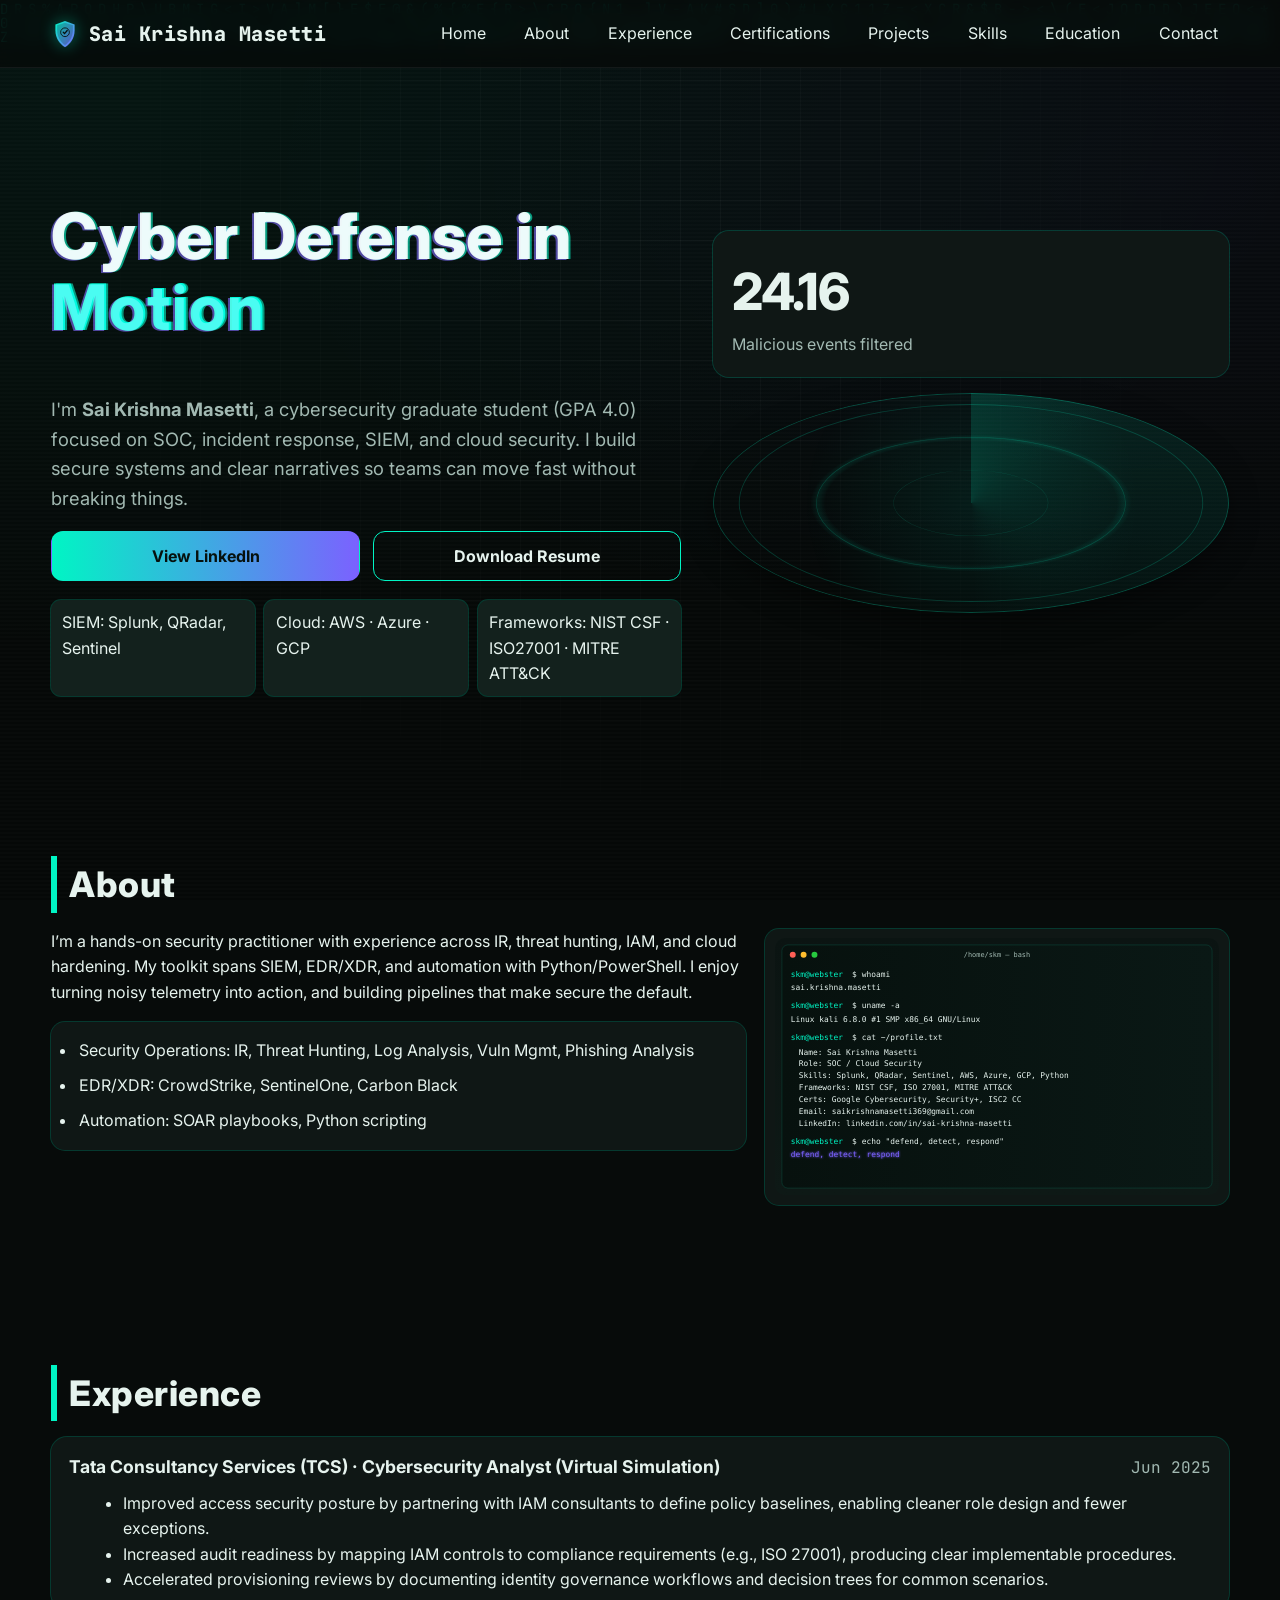
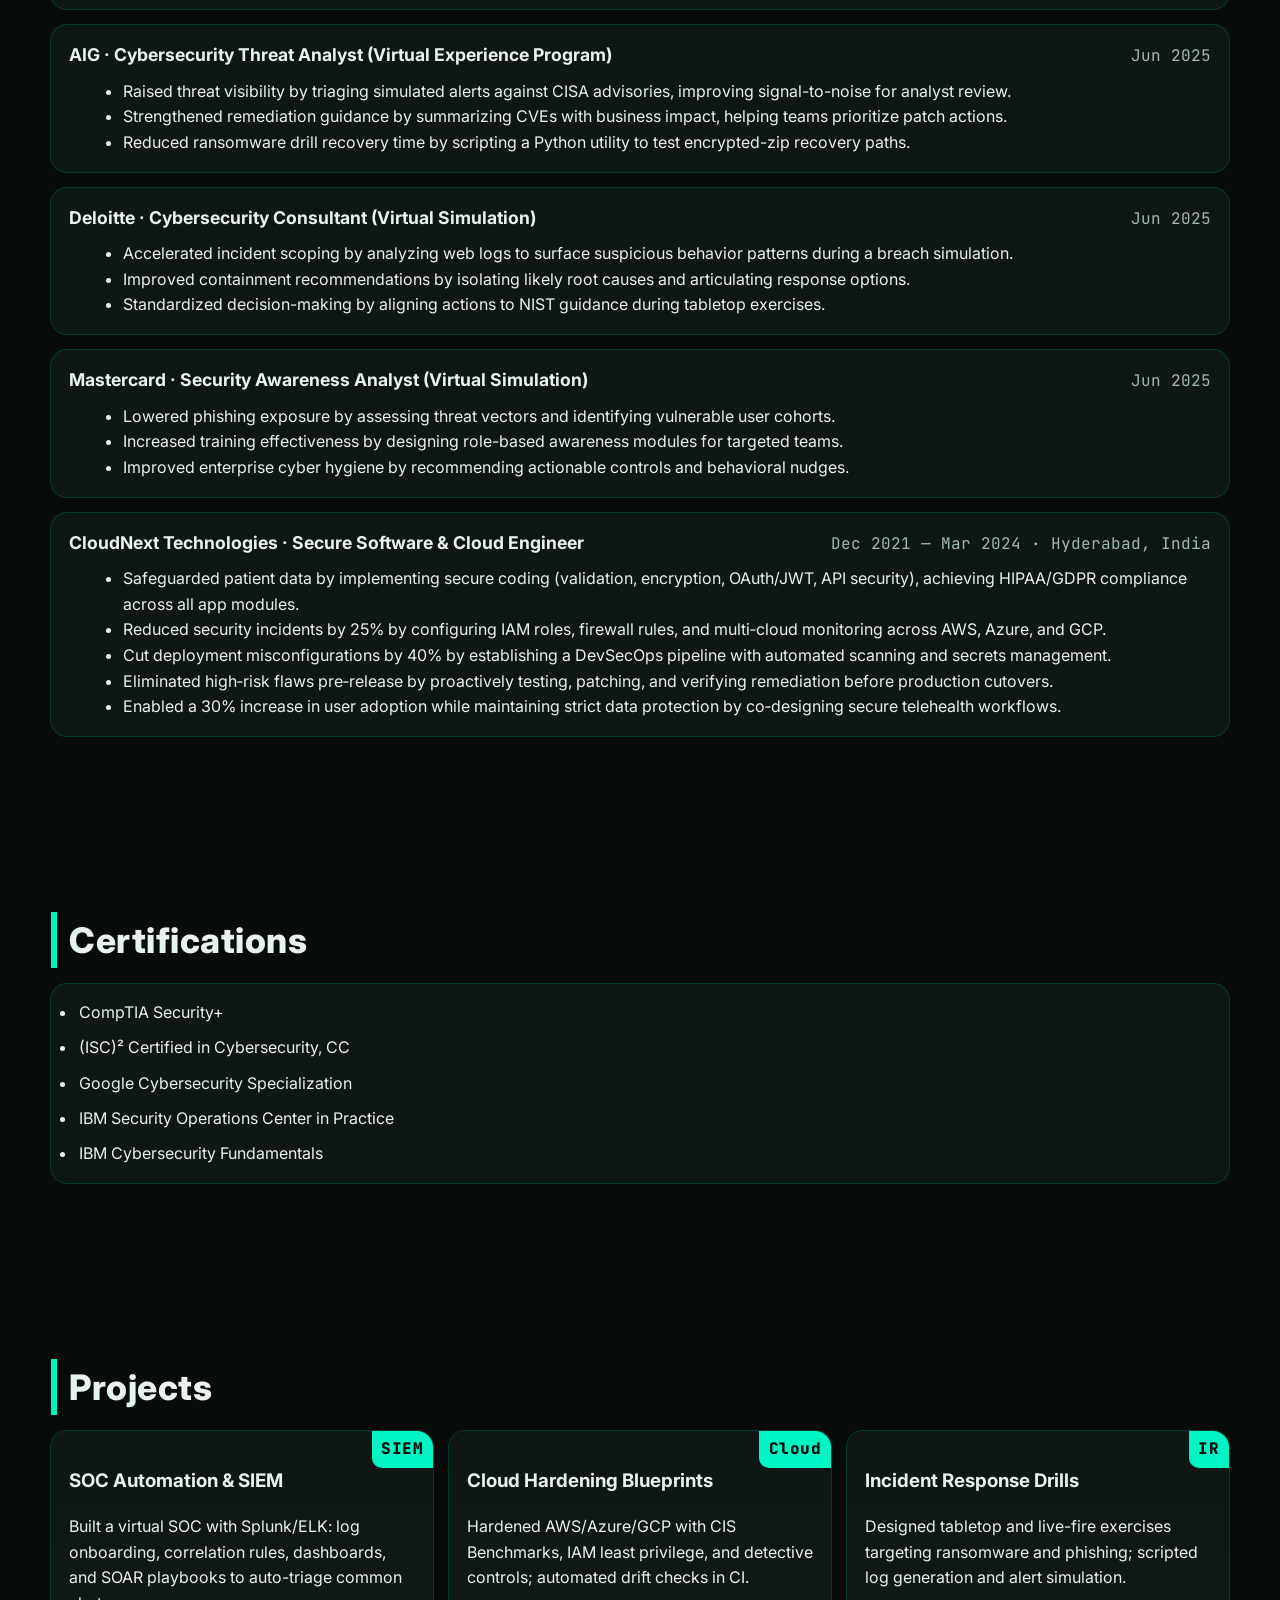
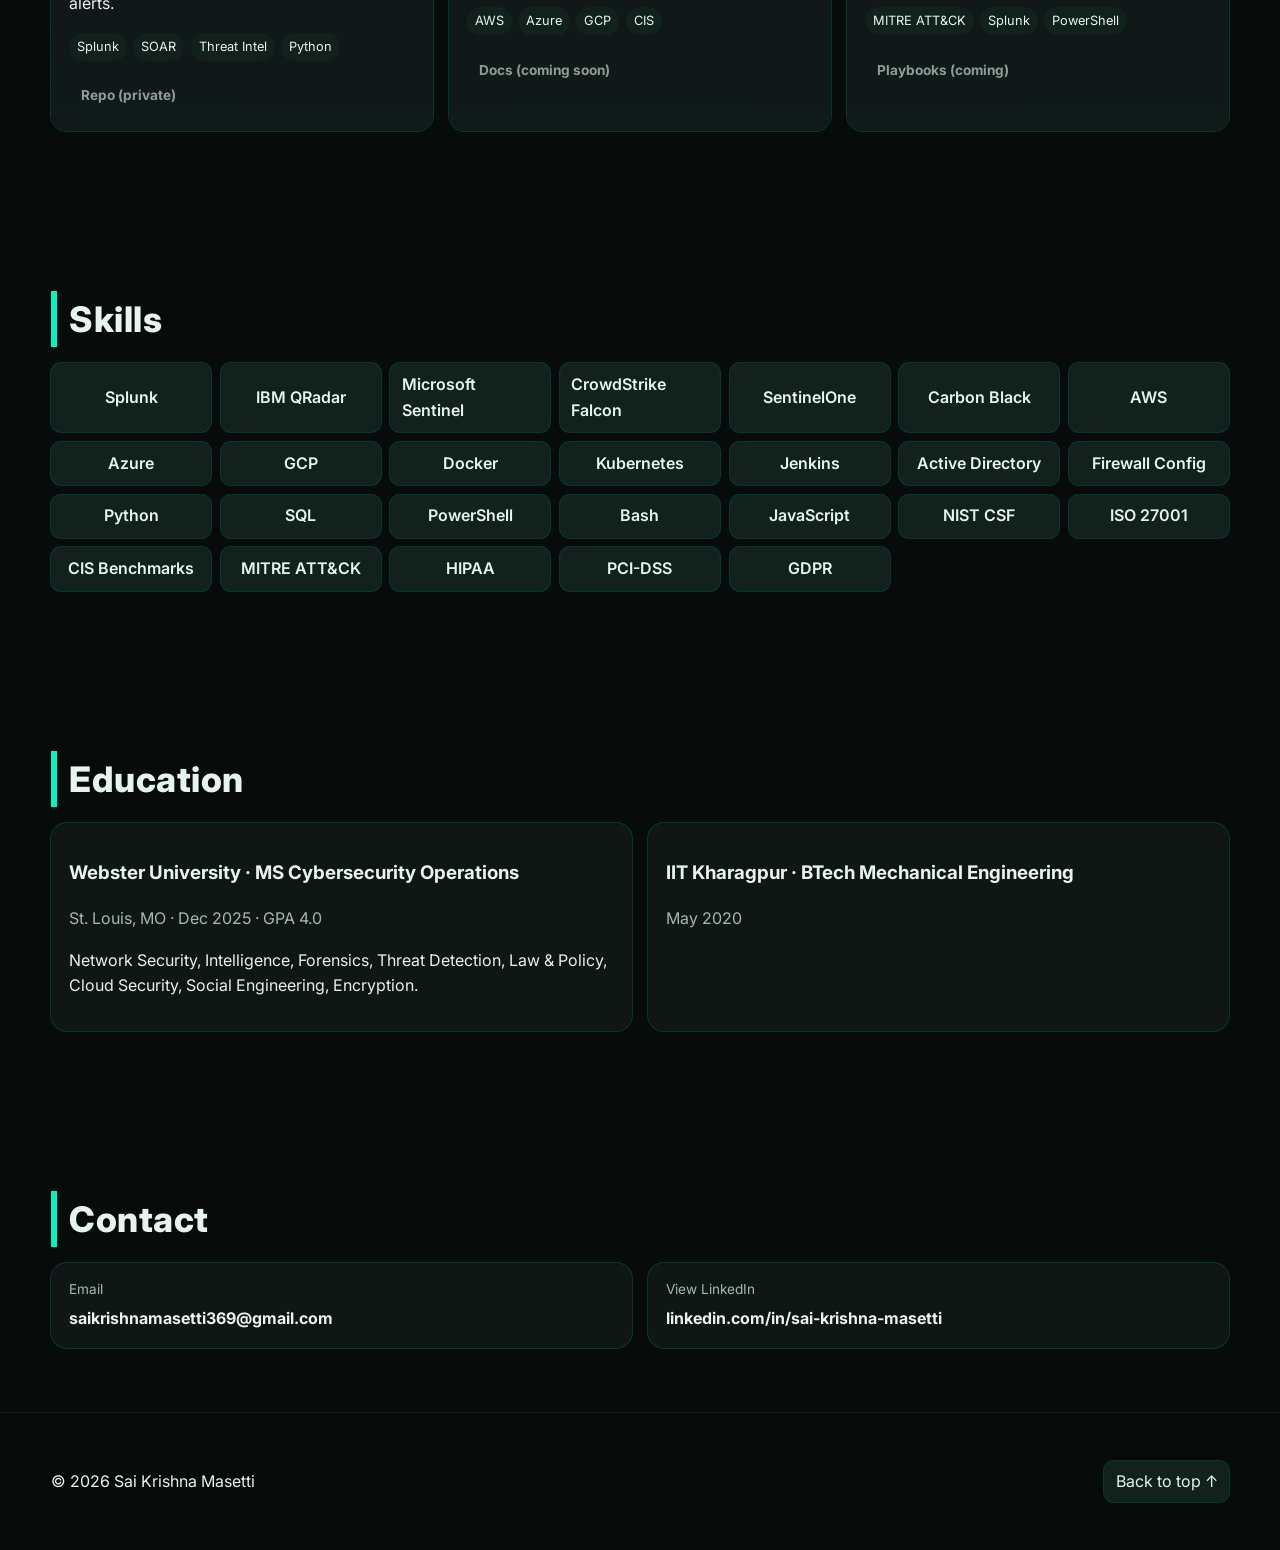
==== index.html @ d0643f99 "Add files via upload" ====
<!DOCTYPE html>
<html lang="en">
<head>
  <meta charset="UTF-8" />
  <meta name="viewport" content="width=device-width, initial-scale=1" />
  <title>Sai Krishna Masetti · Cybersecurity Portfolio</title>
  <meta name="description" content="Cybersecurity portfolio for Sai Krishna Masetti: SOC, IR, SIEM, Cloud Security." />
  <link rel="canonical" href="https://SaiKrishna-Masetti.github.io/" />
  <meta property="og:type" content="website" />
  <meta property="og:title" content="Sai Krishna Masetti · Cybersecurity Portfolio" />
  <meta property="og:description" content="SOC, Incident Response, SIEM, and Cloud Security projects and experience." />
  <meta property="og:url" content="https://SaiKrishna-Masetti.github.io/" />
  <meta property="og:image" content="assets/social-card.png" />
  <meta property="og:image:width" content="1200" />
  <meta property="og:image:height" content="630" />
  <meta name="twitter:card" content="summary_large_image" />
  <meta name="twitter:title" content="Sai Krishna Masetti · Cybersecurity Portfolio" />
  <meta name="twitter:description" content="SOC, Incident Response, SIEM, and Cloud Security projects and experience." />
  <meta name="twitter:image" content="assets/social-card.png" />
  <!-- Optional analytics (Plausible). Replace example.com with your domain, then uncomment.
  <script defer data-domain="example.com" src="https://plausible.io/js/script.js"></script>
  -->

  <link rel="preconnect" href="https://fonts.googleapis.com">
  <link rel="preconnect" href="https://fonts.gstatic.com" crossorigin>
  <link href="https://fonts.googleapis.com/css2?family=Inter:wght@300;400;600;700;800&family=JetBrains+Mono:wght@400;600;800&display=swap" rel="stylesheet">
  <link rel="stylesheet" href="styles.css" />
  <link rel="icon" href="assets/favicon.svg" type="image/svg+xml">
</head>
<body>
  <a class="skip-link" href="#home">Skip to content</a>

  <canvas id="matrix"></canvas>
  <div class="grid-overlay" aria-hidden="true"></div>
  <div class="scanline" aria-hidden="true"></div>

  <header class="site-header" role="banner">
    <div class="container header-inner">
      <a class="brand" href="#home" aria-label="Go to Home">
        <img class="brand-mark" src="assets/shield.svg" alt="" />
        <span class="brand-text">Sai Krishna Masetti</span></span>
      </a>

      <nav class="main-nav" role="navigation" aria-label="Primary">
        <button class="nav-toggle" aria-expanded="false" aria-controls="nav-menu">
          <span class="bar"></span><span class="bar"></span><span class="bar"></span>
          
        </button>
        <ul id="nav-menu">
          <li><a href="#home">Home</a></li>
          <li><a href="#about">About</a></li>
          <li><a href="#experience">Experience</a></li>
          <li><a href="#certs">Certifications</a></li>
          <li><a href="#projects">Projects</a></li>
          <li><a href="#skills">Skills</a></li>
          <li><a href="#education">Education</a></li>
          <li><a href="#contact">Contact</a></li>
        </ul>
      </nav>
    </div>
  </header>

  <main id="home" class="container">
    <!-- HERO -->
    <section class="hero section" aria-label="Introduction">
      <div class="hero-left">
        <h1 class="glitch" data-text="Cyber Defense in Motion">
          Cyber Defense in <span class="accent">Motion</span>
        </h1>
        <p class="lead">
          I'm <strong>Sai Krishna Masetti</strong>, a cybersecurity graduate student (GPA 4.0) focused on SOC, incident response,
          SIEM, and cloud security. I build secure systems and clear narratives so teams can move fast without breaking things.
        </p>
        <div class="cta-row">
          <a class="btn primary cta-wide" href="https://www.linkedin.com/in/sai-krishna-masetti" target="_blank" rel="noopener">View LinkedIn</a>
          <a class="btn ghost cta-wide" href="Resume.pdf" download>Download Resume</a>
        </div>
        <ul class="quick-facts">
          <li>SIEM: Splunk, QRadar, Sentinel</li>
          <li>Cloud: AWS · Azure · GCP</li>
          <li>Frameworks: NIST CSF · ISO27001 · MITRE ATT&CK</li>
        </ul>
      </div>
      <div class="hero-right">
        <div class="stat-card" aria-label="Live stats are illustrative">
          <div class="stat-number" data-countto="99.97">0</div>
          <div class="stat-label">Malicious events filtered</div>
        </div>
        <div class="radar">
          <div class="ring"></div><div class="ring"></div><div class="ring"></div>
          <div class="sweep"></div>
        </div>
      </div>
    </section>
<section id="about" class="section">
      <h2 class="section-title">About</h2>
      <div class="about-grid">
        <div class="about-copy">
          <p>
            I’m a hands-on security practitioner with experience across IR, threat hunting, IAM, and cloud hardening.
            My toolkit spans SIEM, EDR/XDR, and automation with Python/PowerShell. I enjoy turning noisy telemetry into
            action, and building pipelines that make secure the default.
          </p>
          <ul class="highlights">
            <li>Security Operations: IR, Threat Hunting, Log Analysis, Vuln Mgmt, Phishing Analysis</li>
            <li>EDR/XDR: CrowdStrike, SentinelOne, Carbon Black</li>
            <li>Automation: SOAR playbooks, Python scripting</li>
          </ul>
        </div>
        <div class="about-media">
          <img src="assets/terminal.svg" alt="Linux terminal showing profile info" />
        </div>
      </div>
    </section>
<section id="experience" class="section">
      <h2 class="section-title">Experience</h2>

      <article class="exp-card reveal">
        <header>
          <h3>Tata Consultancy Services (TCS) · Cybersecurity Analyst (Virtual Simulation)</h3>
          <span class="time">Jun 2025</span>
        </header>
        <ul>
          <li>Improved access security posture by partnering with IAM consultants to define policy baselines, enabling cleaner role design and fewer exceptions.</li>
          <li>Increased audit readiness by mapping IAM controls to compliance requirements (e.g., ISO 27001), producing clear implementable procedures.</li>
          <li>Accelerated provisioning reviews by documenting identity governance workflows and decision trees for common scenarios.</li>
        </ul>
      </article>

      <article class="exp-card reveal">
        <header>
          <h3>AIG · Cybersecurity Threat Analyst (Virtual Experience Program)</h3>
          <span class="time">Jun 2025</span>
        </header>
        <ul>
          <li>Raised threat visibility by triaging simulated alerts against CISA advisories, improving signal-to-noise for analyst review.</li>
          <li>Strengthened remediation guidance by summarizing CVEs with business impact, helping teams prioritize patch actions.</li>
          <li>Reduced ransomware drill recovery time by scripting a Python utility to test encrypted-zip recovery paths.</li>
        </ul>
      </article>

      <article class="exp-card reveal">
        <header>
          <h3>Deloitte · Cybersecurity Consultant (Virtual Simulation)</h3>
          <span class="time">Jun 2025</span>
        </header>
        <ul>
          <li>Accelerated incident scoping by analyzing web logs to surface suspicious behavior patterns during a breach simulation.</li>
          <li>Improved containment recommendations by isolating likely root causes and articulating response options.</li>
          <li>Standardized decision-making by aligning actions to NIST guidance during tabletop exercises.</li>
        </ul>
      </article>

      <article class="exp-card reveal">
        <header>
          <h3>Mastercard · Security Awareness Analyst (Virtual Simulation)</h3>
          <span class="time">Jun 2025</span>
        </header>
        <ul>
          <li>Lowered phishing exposure by assessing threat vectors and identifying vulnerable user cohorts.</li>
          <li>Increased training effectiveness by designing role-based awareness modules for targeted teams.</li>
          <li>Improved enterprise cyber hygiene by recommending actionable controls and behavioral nudges.</li>
        </ul>
      </article>

      <article class="exp-card reveal">
        <header>
          <h3>CloudNext Technologies · Secure Software & Cloud Engineer</h3>
          <span class="time">Dec 2021 — Mar 2024 · Hyderabad, India</span>
        </header>
        <ul>
          <li>Safeguarded patient data by implementing secure coding (validation, encryption, OAuth/JWT, API security), achieving HIPAA/GDPR compliance across all app modules.</li>
          <li>Reduced security incidents by 25% by configuring IAM roles, firewall rules, and multi‑cloud monitoring across AWS, Azure, and GCP.</li>
          <li>Cut deployment misconfigurations by 40% by establishing a DevSecOps pipeline with automated scanning and secrets management.</li>
          <li>Eliminated high‑risk flaws pre‑release by proactively testing, patching, and verifying remediation before production cutovers.</li>
          <li>Enabled a 30% increase in user adoption while maintaining strict data protection by co‑designing secure telehealth workflows.</li>
        </ul>
      </article>
    </section>
<section id="certs" class="section">
      <h2 class="section-title">Certifications</h2>
      <ul class="cert-list">
        <li>CompTIA Security+</li>
        <li>(ISC)² Certified in Cybersecurity, CC</li>
        <li>Google Cybersecurity Specialization</li>
        <li>IBM Security Operations Center in Practice</li>
        <li>IBM Cybersecurity Fundamentals</li>
      </ul>
    </section>
<section id="projects" class="section">
      <h2 class="section-title">Projects</h2>
      <div class="proj-grid">
        <article class="proj-card reveal">
          <div class="proj-badge">SIEM</div>
          <h3>SOC Automation & SIEM</h3>
          <p>Built a virtual SOC with Splunk/ELK: log onboarding, correlation rules, dashboards, and SOAR playbooks to auto-triage common alerts.</p>
          <ul class="tags">
            <li>Splunk</li><li>SOAR</li><li>Threat Intel</li><li>Python</li>
          </ul>
          <a class="btn tiny" href="#" aria-disabled="true">Repo (private)</a>
        </article>

        <article class="proj-card reveal">
          <div class="proj-badge">Cloud</div>
          <h3>Cloud Hardening Blueprints</h3>
          <p>Hardened AWS/Azure/GCP with CIS Benchmarks, IAM least privilege, and detective controls; automated drift checks in CI.</p>
          <ul class="tags">
            <li>AWS</li><li>Azure</li><li>GCP</li><li>CIS</li>
          </ul>
          <a class="btn tiny" href="#" aria-disabled="true">Docs (coming soon)</a>
        </article>

        <article class="proj-card reveal">
          <div class="proj-badge">IR</div>
          <h3>Incident Response Drills</h3>
          <p>Designed tabletop and live-fire exercises targeting ransomware and phishing; scripted log generation and alert simulation.</p>
          <ul class="tags">
            <li>MITRE ATT&CK</li><li>Splunk</li><li>PowerShell</li>
          </ul>
          <a class="btn tiny" href="#" aria-disabled="true">Playbooks (coming)</a>
        </article>
      </div>
    </section>
<section id="skills" class="section">
      <h2 class="section-title">Skills</h2>
      <div class="chip-grid">
        <span class="chip">Splunk</span>
        <span class="chip">IBM QRadar</span>
        <span class="chip">Microsoft Sentinel</span>
        <span class="chip">CrowdStrike Falcon</span>
        <span class="chip">SentinelOne</span>
        <span class="chip">Carbon Black</span>
        <span class="chip">AWS</span>
        <span class="chip">Azure</span>
        <span class="chip">GCP</span>
        <span class="chip">Docker</span>
        <span class="chip">Kubernetes</span>
        <span class="chip">Jenkins</span>
        <span class="chip">Active Directory</span>
        <span class="chip">Firewall Config</span>
        <span class="chip">Python</span>
        <span class="chip">SQL</span>
        <span class="chip">PowerShell</span>
        <span class="chip">Bash</span>
        <span class="chip">JavaScript</span>
        <span class="chip">NIST CSF</span>
        <span class="chip">ISO 27001</span>
        <span class="chip">CIS Benchmarks</span>
        <span class="chip">MITRE ATT&CK</span>
        <span class="chip">HIPAA</span>
        <span class="chip">PCI-DSS</span>
        <span class="chip">GDPR</span>
      </div>
    </section>
<section id="education" class="section">
      <h2 class="section-title">Education</h2>
      <div class="edu-grid">
        <div class="edu-card">
          <h3>Webster University · MS Cybersecurity Operations</h3>
          <p class="muted">St. Louis, MO · Dec 2025 · GPA 4.0</p>
          <p>Network Security, Intelligence, Forensics, Threat Detection, Law & Policy, Cloud Security, Social Engineering, Encryption.</p>
        </div>
        <div class="edu-card">
          <h3>IIT Kharagpur · BTech Mechanical Engineering</h3>
          <p class="muted">May 2020</p>
        </div>
      </div>
    </section>
<section id="contact" class="section">
      <h2 class="section-title">Contact</h2>
      <div class="contact-grid">
        <a class="contact-card" href="mailto:saikrishnamasetti369@gmail.com">
          <span class="contact-label">Email</span>
          <span class="contact-value">saikrishnamasetti369@gmail.com</span>
        </a>
        <a class="contact-card" href="https://www.linkedin.com/in/sai-krishna-masetti" target="_blank" rel="noopener">
          <span class="contact-label">View LinkedIn</span>
          <span class="contact-value">linkedin.com/in/sai-krishna-masetti</span>
        </a>
      </div>
    </section>
    

    <!-- SKILLS -->
    

    <!-- EXPERIENCE -->
    

    <!-- EDUCATION -->
    

    <!-- CERTIFICATIONS -->
    

    <!-- PROJECTS -->
    

    <!-- CONTACT -->
    
  </main>

  <footer class="site-footer">
    <div class="container footer-inner">
      <p>© <span id="year"></span> Sai Krishna Masetti</p>
      <a href="#home" class="to-top">Back to top ↑</a>
    </div>
  </footer>

  <script src="script.js"></script>
</body>
</html>
---- styles.css ----
/* ========== Base Theme (Dark by default) ========== */
:root {
  --bg: #070b0a;
  --panel: #0c1412;
  --text: #e6f3ee;
  --muted: #a2b9b2;
  --accent: #00f5c4;
  --accent-2: #7b61ff;
  --chip: #13211d;
  --card: #0f1715;
  --ring: 0 0 0 1px rgba(0,245,196,0.2);
}

* { box-sizing: border-box; }
html, body { height: 100%; }
body {
  margin: 0;
  font-family: Inter, system-ui, -apple-system, Segoe UI, Roboto, "Helvetica Neue", Arial, "Noto Sans", "Apple Color Emoji", "Segoe UI Emoji", "Segoe UI Symbol";
  color: var(--text);
  background: var(--bg);
  line-height: 1.6;
  overflow-x: hidden;
}

.container { width: min(1200px, 92vw); margin: 0 auto; }
.section { padding: 6rem 0 4rem; position: relative; }
.section-title {
  font-size: clamp(1.6rem, 1.3rem + 1.5vw, 2.2rem);
  margin: 0 0 1rem;
  letter-spacing: 0.5px;
  font-weight: 800;
  border-left: 6px solid var(--accent);
  padding-left: 12px;
}

.muted { color: var(--muted); }
.accent { color: var(--accent); }

a { color: var(--accent); text-decoration: none; }
a:hover { text-decoration: underline; }

/* ========== Header ========== */
.site-header {
  position: sticky; top: 0; z-index: 50;
  background: color-mix(in oklab, var(--bg) 85%, transparent);
  backdrop-filter: blur(8px);
  border-bottom: 1px solid rgba(255,255,255,0.06);
}
.header-inner { display: grid; grid-template-columns: auto 1fr; align-items: center; gap: 1rem; padding: 0.8rem 0; }
.brand { display: inline-flex; gap: .6rem; align-items: center; font-weight: 800; letter-spacing:.5px; }
.brand-text { font-family: "JetBrains Mono", monospace; font-weight: 800; }
.brand-mark { width: 28px; height: 28px; filter: drop-shadow(0 0 8px rgba(0,245,196,.4)); }

.main-nav ul { display: flex; gap: 1rem; list-style: none; margin: 0; padding: 0; }
.main-nav a { display: inline-block; padding: .5rem .7rem; border-radius: 10px; }
.main-nav a:hover { background: var(--chip); text-decoration: none; }

.nav-toggle { display: none; background: transparent; border: 0; padding: .5rem; border-radius: 10px; }
.nav-toggle .bar { display: block; width: 24px; height: 2px; background: var(--text); margin: 5px 0; border-radius: 2px; }

@media (max-width: 900px) {
  .header-inner { grid-template-columns: auto 1fr; }
  .nav-toggle { display: inline-block; }
  .main-nav ul { display: none; position: absolute; right: 1rem; top: 56px; background: var(--panel); padding: .6rem; border-radius: 14px; box-shadow: 0 10px 30px rgba(0,0,0,.25); }
  .main-nav ul.open { display: grid; gap: .2rem; }
}

/* ========== Hero ========== */
.hero { display: grid; grid-template-columns: 1.1fr .9fr; gap: 2rem; align-items: center; padding-top: 5rem; }
.hero .lead { font-size: clamp(1rem, .9rem + .6vw, 1.15rem); color: var(--muted); }
.cta-row { display: flex; gap: .8rem; flex-wrap: wrap; margin: 1rem 0; }
.btn { display: inline-block; font-weight: 700; border-radius: 12px; padding: .7rem 1rem; border: 1px solid transparent; }
.btn.primary { background: linear-gradient(90deg, var(--accent), var(--accent-2)); color: #06110e; }
.btn.ghost { background: transparent; border-color: var(--accent); }
.btn.link { background: transparent; padding-left: 0; }
.btn.tiny { font-size: .85rem; padding: .45rem .7rem; }
.btn[aria-disabled="true"] { opacity: .6; pointer-events: none; }

.quick-facts { list-style: none; display: grid; grid-template-columns: repeat(3, minmax(160px,1fr)); gap:.6rem; padding: 0; margin: 1.2rem 0 0; }
.quick-facts li { background: var(--chip); padding: .6rem .7rem; border-radius: 10px; color: var(--text); box-shadow: var(--ring); }

.hero-right { display: grid; gap: 1rem; }
.stat-card { background: var(--card); padding: 1.2rem; border-radius: 16px; box-shadow: var(--ring); }
.stat-number { font-size: clamp(1.8rem, 1.2rem + 2.5vw, 3.2rem); font-weight: 800; letter-spacing: -1px; }
.stat-label { color: var(--muted); }

/* Radar animation */
.radar { position: relative; height: 220px; border-radius: 50%; background: radial-gradient(transparent 40%, rgba(0,245,196,.08) 42%, transparent 44%), radial-gradient(circle at center, rgba(0,245,196,.08), transparent 60%); overflow: hidden; box-shadow: 0 0 0 1px rgba(0,245,196,.25) inset, 0 10px 30px rgba(0,0,0,.35); }
.radar .ring { position: absolute; inset: 0; border: 1px solid rgba(0,245,196,.2); border-radius: 50%; transform: scale(var(--s,1)); opacity: var(--o,1); }
.radar .ring:nth-child(1){ --s:.3; } .radar .ring:nth-child(2){ --s:.6; } .radar .ring:nth-child(3){ --s:.9; }
.radar .sweep { position: absolute; inset: -50% -50% -50% -50%; background: conic-gradient(from 0deg, rgba(0,245,196,.15), transparent 50%); animation: sweep 4s linear infinite; }
@keyframes sweep { to { transform: rotate(1turn); } }

/* Glitch title */
.glitch { position: relative; font-size: clamp(2rem, 1.6rem + 3.2vw, 4rem); font-weight: 800; line-height: 1.1; }
.glitch::before, .glitch::after {
  content: attr(data-text);
  position: absolute; left: 0; top: 0; width: 100%;
  clip-path: inset(0 0 0 0);
  mix-blend-mode: screen; opacity: .6; filter: blur(.5px);
}
.glitch::before { transform: translate(2px,0); color: #00f5c4; animation: glitch 3s infinite linear alternate; }
.glitch::after  { transform: translate(-2px,1px); color: #7b61ff; animation: glitch 2.4s infinite linear alternate-reverse; }
@keyframes glitch { 10%{ clip-path: inset(10% 0 65% 0); } 20%{ clip-path: inset(80% 0 5% 0); } 30%{ clip-path: inset(40% 0 30% 0); } 40%{ clip-path: inset(20% 0 50% 0); } 50%{ clip-path: inset(60% 0 20% 0); } 60%{ clip-path: inset(10% 0 65% 0); } 70%{ clip-path: inset(80% 0 5% 0); } 80%{ clip-path: inset(50% 0 30% 0); } }

/* ========== Sections ========== */
.highlights { display: grid; gap: .6rem; background: var(--card); padding: 1rem; border-radius: 14px; box-shadow: var(--ring); }
.chip-grid { display: grid; grid-template-columns: repeat(auto-fit, minmax(140px, 1fr)); gap: .6rem; }
.chip { background: var(--chip); padding: .55rem .7rem; border-radius: 10px; display: inline-flex; align-items: center; justify-content: center; box-shadow: var(--ring); font-weight: 600; }

.exp-card { background: var(--card); padding: 1rem 1.1rem; border-radius: 16px; box-shadow: var(--ring); margin-bottom: 1rem; }
.exp-card header { display: flex; gap: .8rem; align-items: baseline; justify-content: space-between; flex-wrap: wrap; }
.exp-card h3 { margin: 0; font-size: 1.1rem; }
.exp-card .time { color: var(--muted); font-family: "JetBrains Mono", monospace; }
.exp-card ul { margin: .6rem 0 0 .9rem; }

.edu-grid { display: grid; grid-template-columns: repeat(auto-fit, minmax(280px, 1fr)); gap: 1rem; }
.edu-card { background: var(--card); padding: 1rem 1.1rem; border-radius: 16px; box-shadow: var(--ring); }

/* Added left padding so bullets don't hug the edge */
.cert-list { display: grid; gap: .6rem; background: var(--card); padding: 1rem 1.25rem 1rem 1.6rem; border-radius: 16px; box-shadow: var(--ring); }
.cert-list li { padding-left: .15rem; }

.proj-grid { display: grid; grid-template-columns: repeat(auto-fit, minmax(260px, 1fr)); gap: 1rem; }
.proj-card { background: linear-gradient(180deg, var(--card), color-mix(in oklab, var(--card) 70%, var(--chip) 30%)); padding: 1rem 1.1rem; border-radius: 16px; box-shadow: var(--ring); position: relative; overflow: hidden; }
.proj-card .proj-badge { position: absolute; top: 0; right: 0; background: var(--accent); color: #06110e; padding: .35rem .6rem; border-bottom-left-radius: 10px; font-weight: 800; letter-spacing: .5px; font-family: "JetBrains Mono", monospace; }
.tags { list-style: none; display: flex; flex-wrap: wrap; gap: .4rem; padding: 0; }
.tags li { font-size: .8rem; background: var(--chip); padding: .25rem .5rem; border-radius: 999px; }

.contact-grid { display: grid; grid-template-columns: repeat(auto-fit, minmax(240px,1fr)); gap: 1rem; }
.contact-card { display: grid; gap: .3rem; background: var(--card); padding: 1rem 1.1rem; border-radius: 16px; box-shadow: var(--ring); }
.contact-card .contact-label { color: var(--muted); font-size: .85rem; }
.contact-card .contact-value { font-weight: 700; }

/* About layout with terminal image */
.about-grid { display: grid; grid-template-columns: 1.2fr .8fr; gap: 1.2rem; align-items: start; }
.about-media { background: var(--card); padding: .6rem; border-radius: 14px; box-shadow: var(--ring); }
.about-media img { width: 100%; height: auto; display: block; border-radius: 10px; }
.about-copy p { margin-top: 0; }

/* Reveal on scroll */
.reveal { opacity: 0; transform: translateY(14px); transition: opacity .6s ease, transform .6s ease; }
.reveal.visible { opacity: 1; transform: translateY(0); }

/* ========== Footer ========== */
.site-footer { padding: 2.5rem 0; border-top: 1px solid rgba(255,255,255,.08); background: color-mix(in oklab, var(--bg) 85%, transparent); }
.footer-inner { display: flex; align-items: center; justify-content: space-between; flex-wrap: wrap; gap: .8rem; }
.to-top { background: var(--chip); padding: .5rem .7rem; border-radius: 10px; box-shadow: var(--ring); }

/* ========== Responsive ========== */
@media (max-width: 900px) {
  .hero { grid-template-columns: 1fr; padding-top: 2rem; }
  .quick-facts { grid-template-columns: 1fr; }
  .about-grid { grid-template-columns: 1fr; }
}

/* ========== Background FX ========== */
#matrix {
  position: fixed; inset: 0; z-index: -3; width: 100%; height: 100%;
  background: radial-gradient(1200px 600px at 10% 10%, rgba(0,245,196,.07), transparent),
              radial-gradient(900px 500px at 90% 20%, rgba(123,97,255,.05), transparent);
}

.grid-overlay {
  position: fixed; inset: 0; z-index: -2;
  background-image: linear-gradient(rgba(255,255,255,.035) 1px, transparent 1px),
                    linear-gradient(90deg, rgba(255,255,255,.035) 1px, transparent 1px);
  background-size: 40px 40px;
  mask-image: radial-gradient(circle at 50% 30%, black, transparent 70%);
  pointer-events: none;
}

.scanline {
  position: fixed; inset: 0; z-index: -1; pointer-events: none;
  background: repeating-linear-gradient(0deg, rgba(0,0,0,0) 0 2px, rgba(255,255,255,.015) 2px 4px);
  animation: flicker 3s infinite ease-in-out;
}
@keyframes flicker { 50% { opacity: .6; } }

/* Accessibility helpers */
.skip-link {
  position: absolute; left: -999px; top: auto; width: 1px; height: 1px; overflow: hidden;
}
.skip-link:focus { position: static; width: auto; height: auto; padding: .5rem; background: #000; color: #fff; }

/* Ensure strong contrast for links and text on dark backgrounds */
p, li, a, h1, h2, h3, h4 { color: var(--text); }


/* Align nav to the right */
.main-nav { justify-self: end; }

/* Place hamburger on right for mobile */
.nav-toggle { justify-self: end; }

/* Extra padding for About bullets */
.about-copy .highlights { padding: 1rem 1.25rem 1rem 1.6rem; }
.about-copy .highlights li { padding-left: .15rem; }

/* Equal width for CTA buttons */
.cta-wide { flex: 1 1 160px; text-align: center; }


/* Responsive adjustments for longer brand text */
.brand-text { white-space: nowrap; font-size: clamp(1rem, 0.8rem + 1vw, 1.4rem); }
.header-inner { grid-template-columns: auto 1fr auto; }
@media (max-width: 500px) {
  .brand-text { font-size: 0.95rem; }
}

/* Responsive tweaks for longer brand text */
.header-inner { grid-template-columns: auto 1fr; }
.brand { min-width: 0; }
.brand-text { 
  font-size: clamp(1rem, 0.8rem + 0.7vw, 1.25rem);
  white-space: nowrap; 
  overflow: hidden; 
  text-overflow: ellipsis; 
  max-width: 60vw;
}
@media (max-width: 900px) {
  .brand-text { max-width: 50vw; }
  .main-nav { justify-self: end; }
  .nav-toggle { justify-self: end; }
}
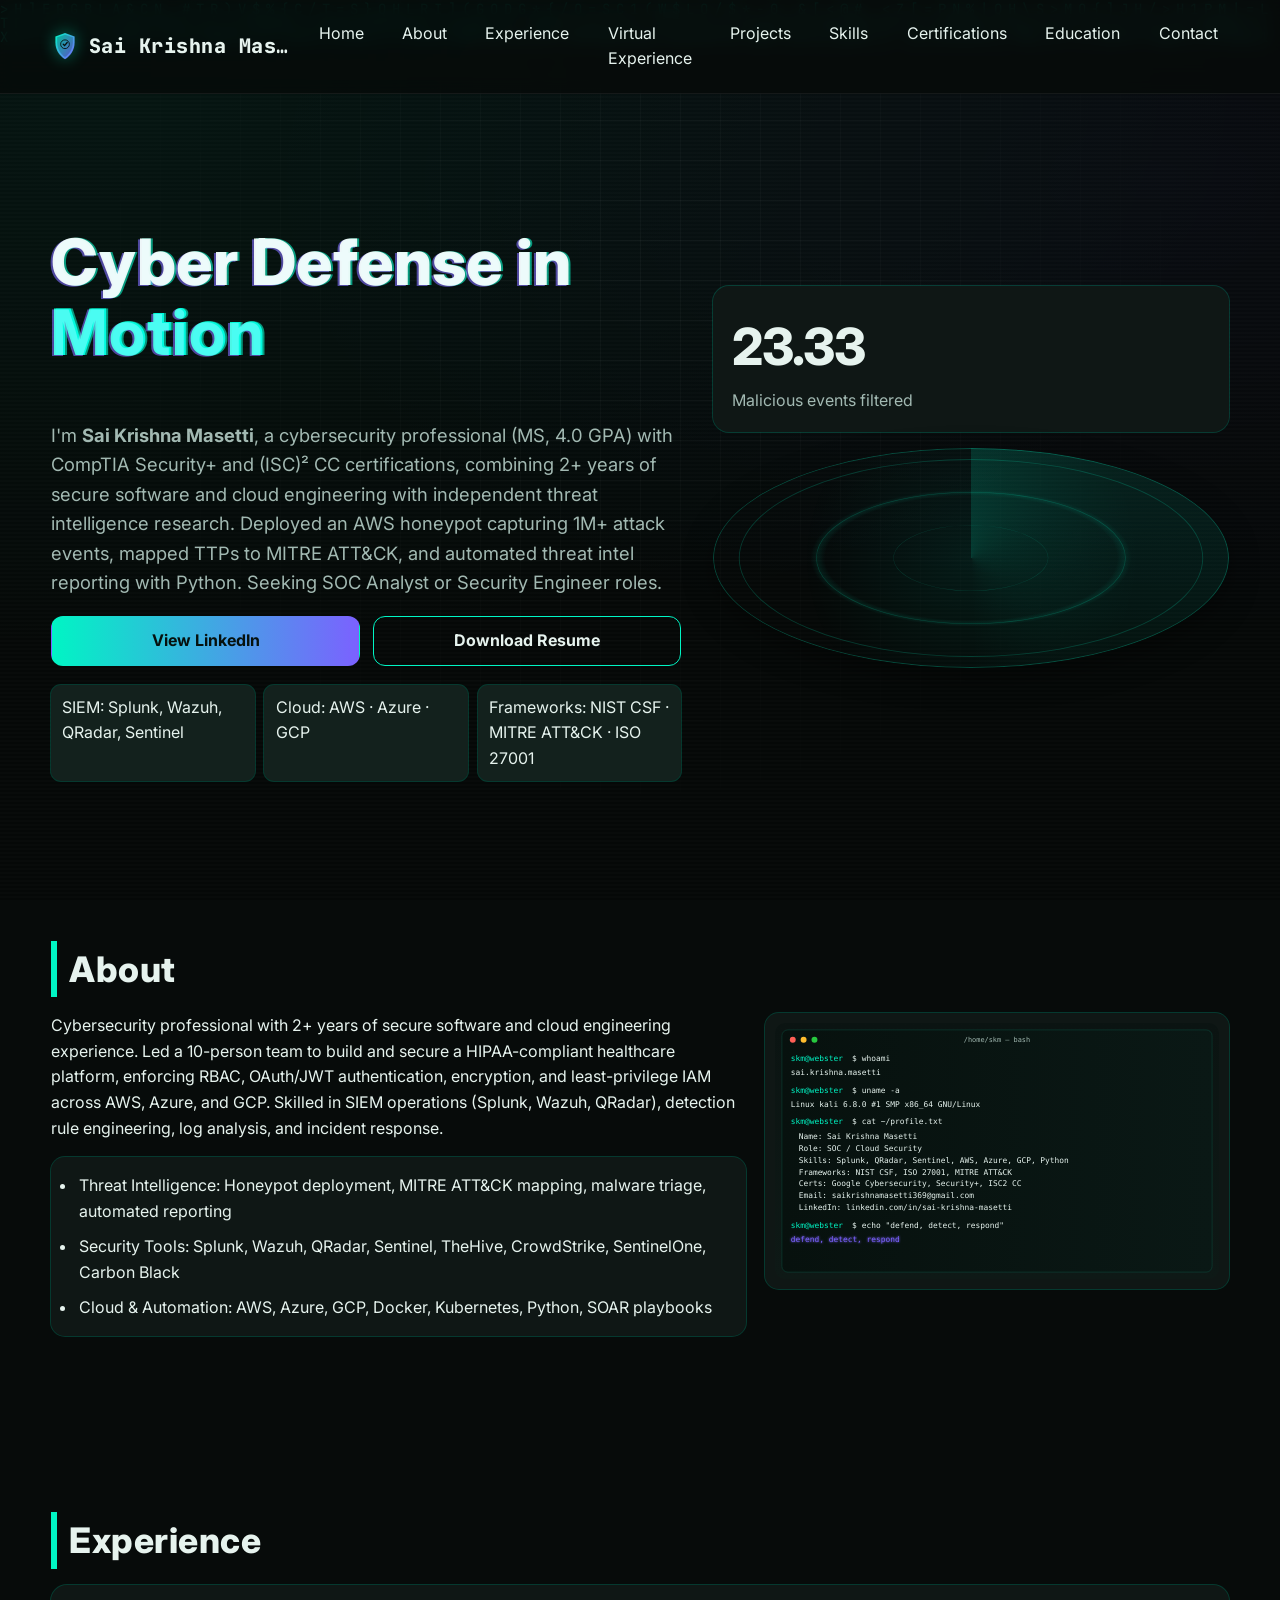
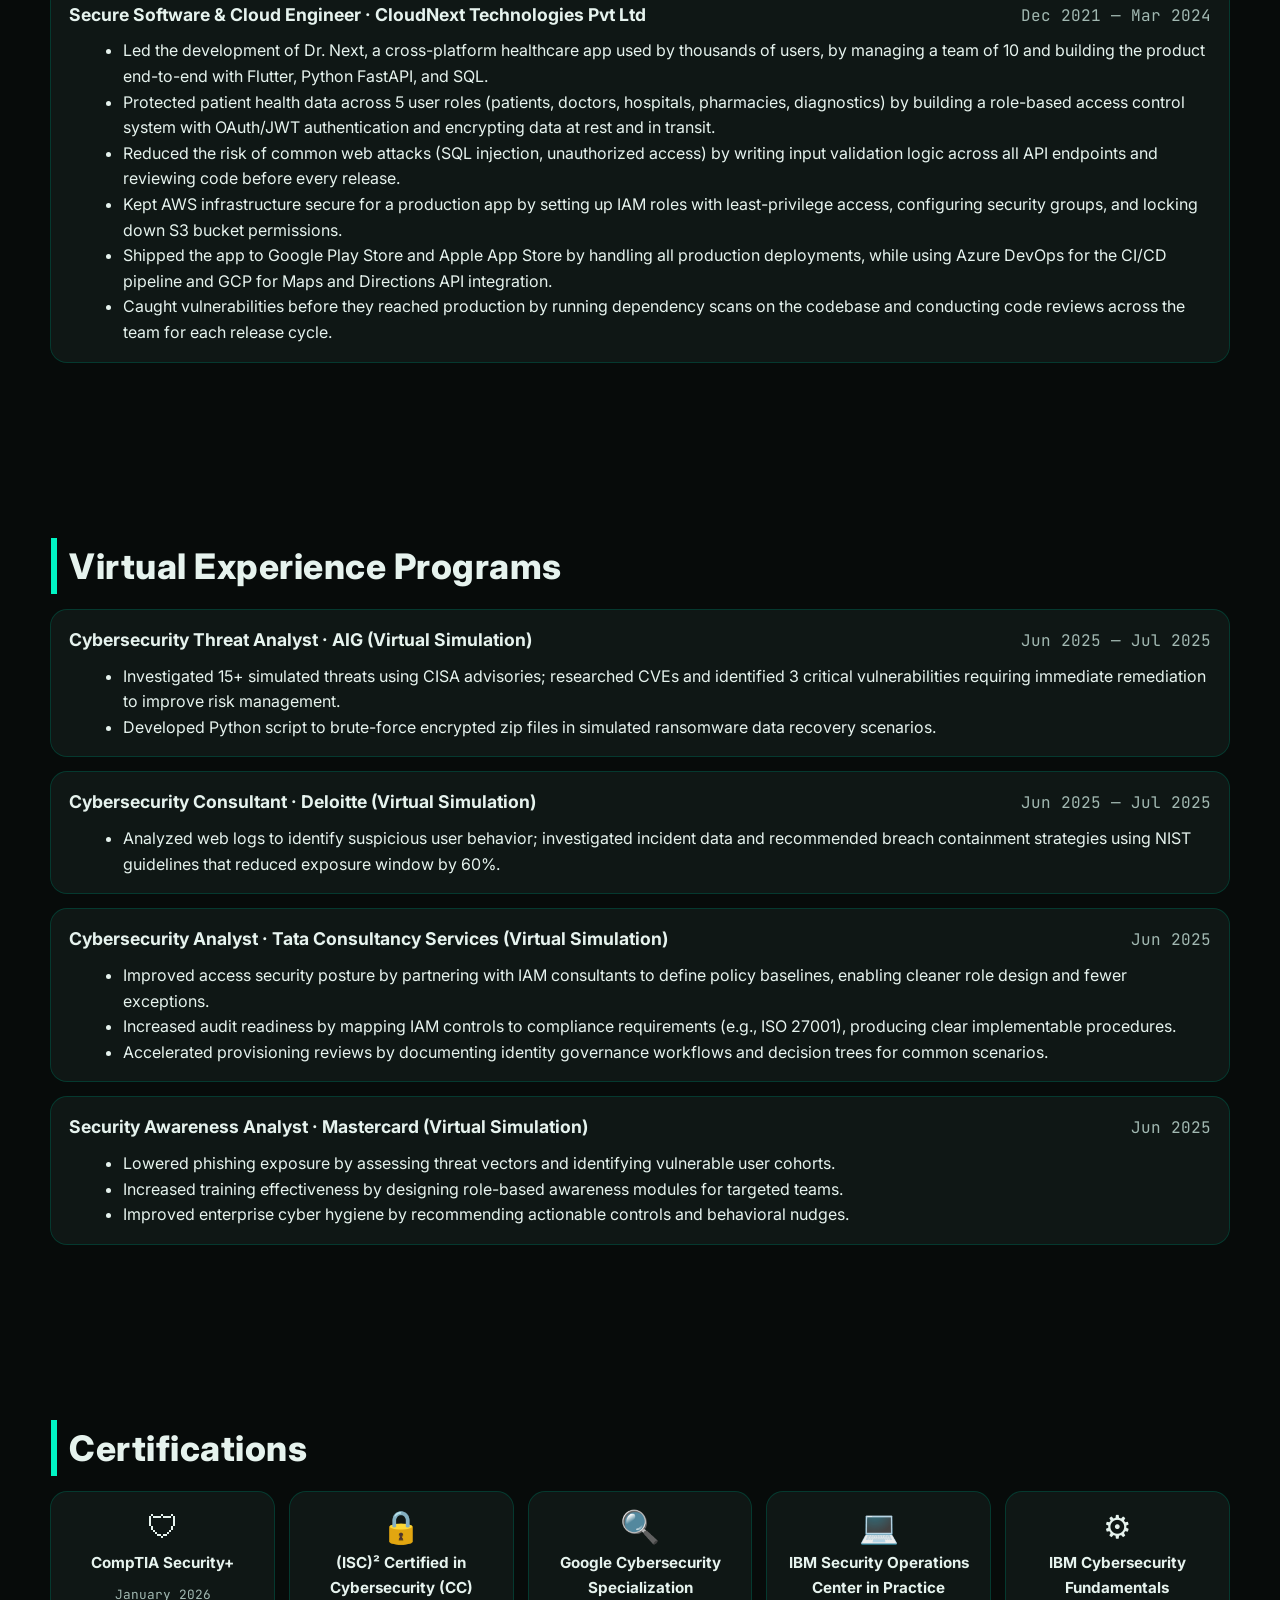
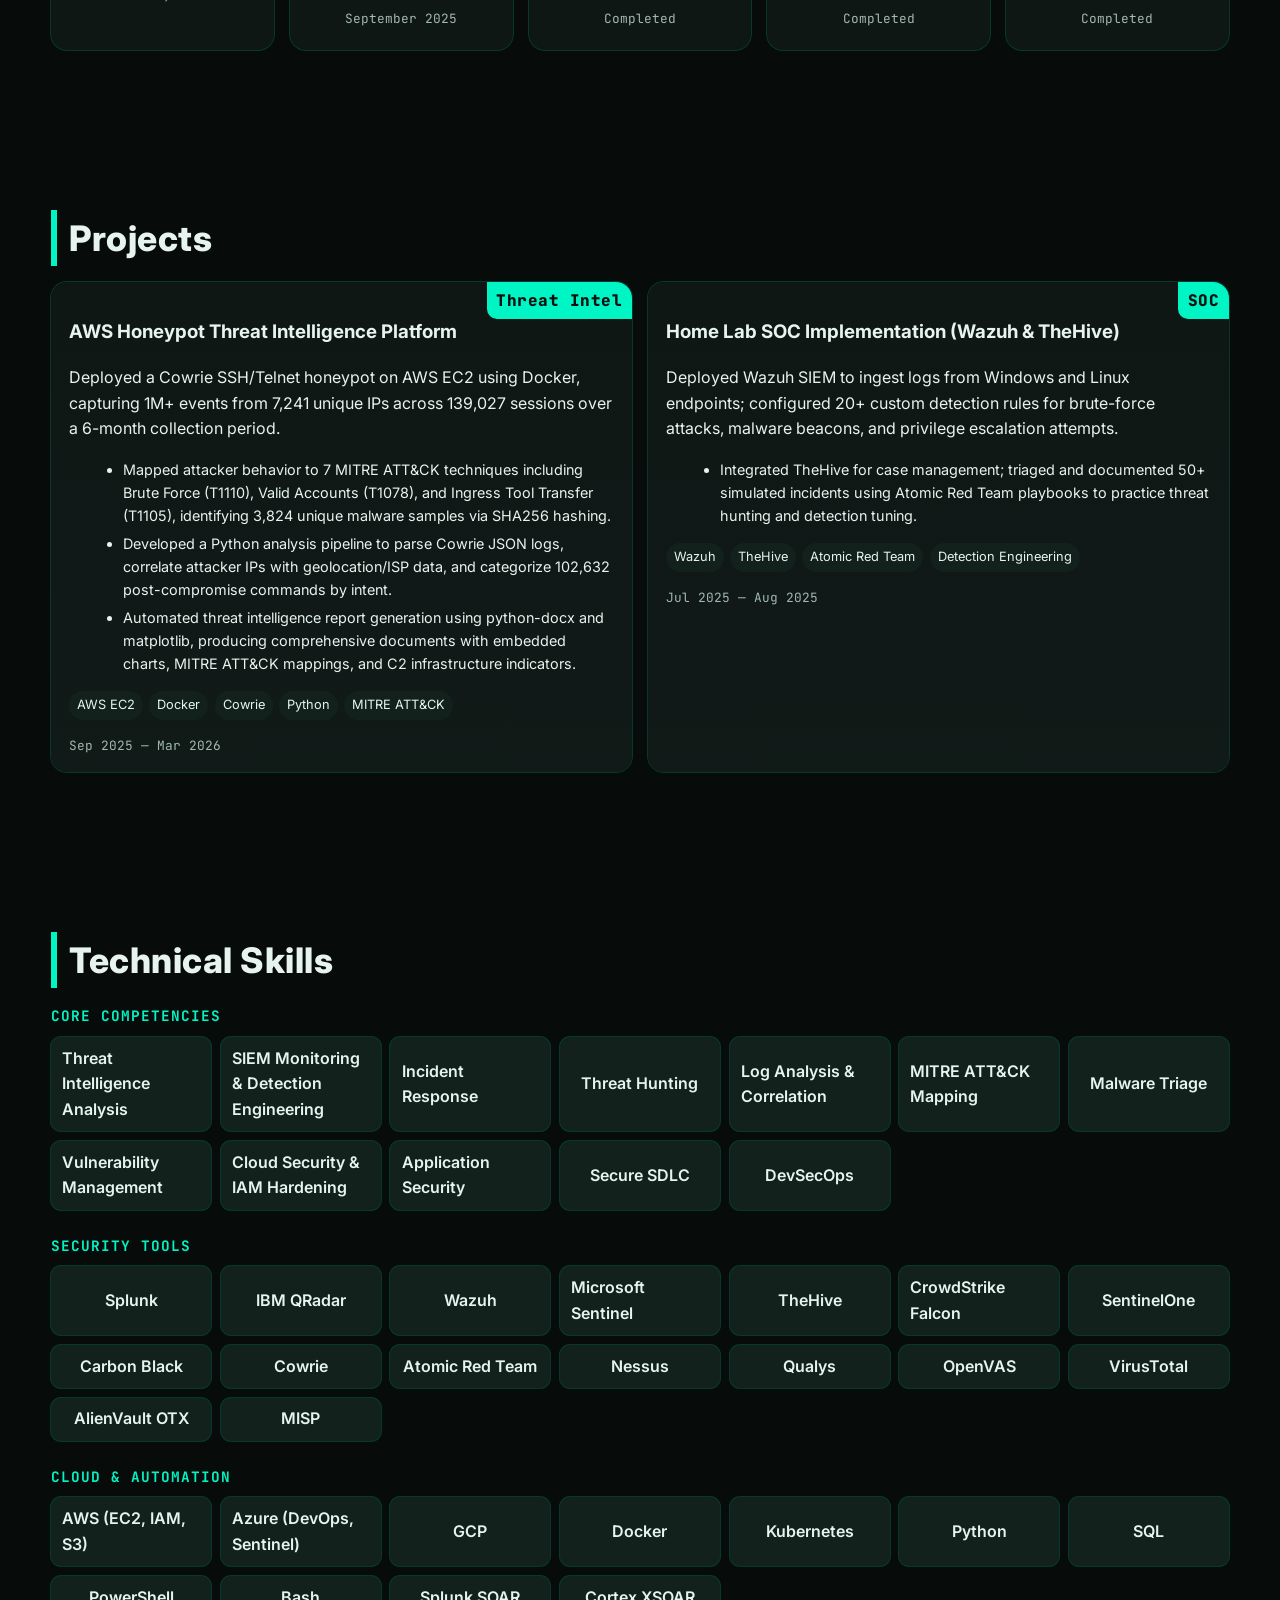
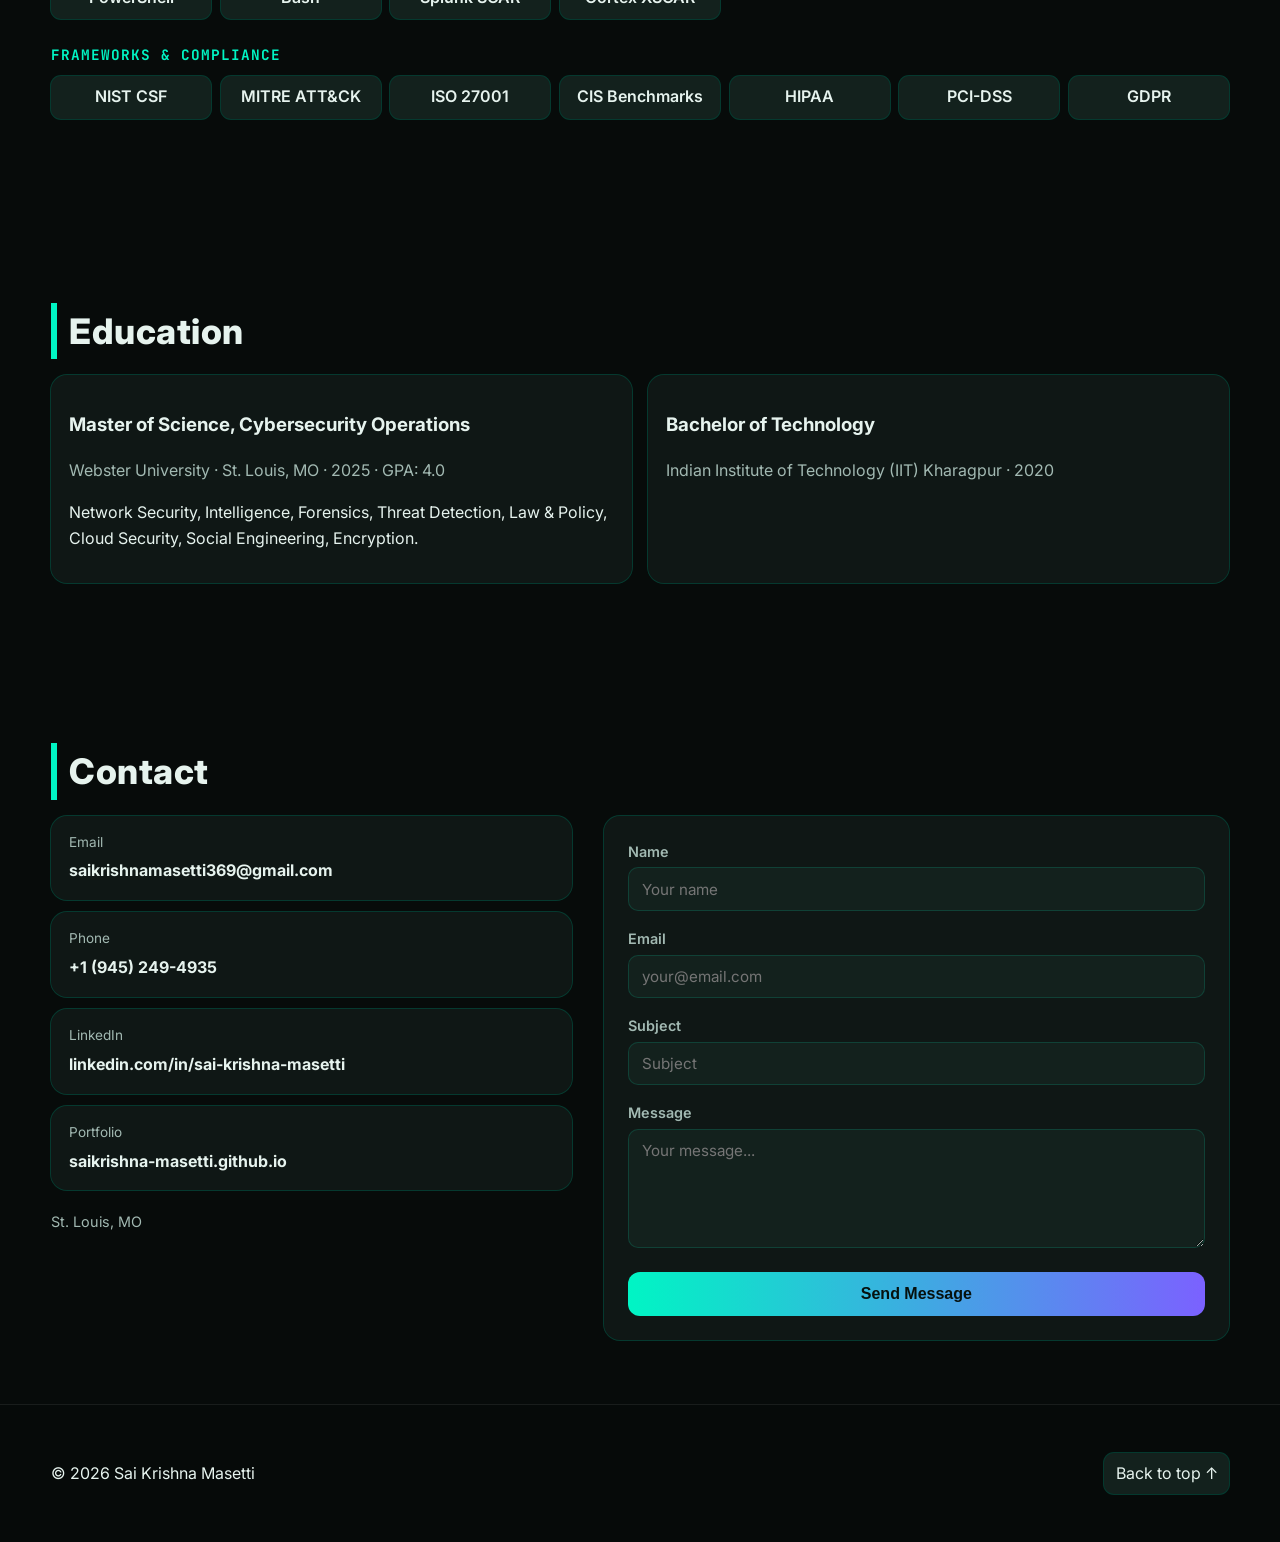
==== commit e6d54c74: "Website update 2.0" ====
--- a/index.html
+++ b/index.html
@@ -38,7 +38,7 @@
     <div class="container header-inner">
       <a class="brand" href="#home" aria-label="Go to Home">
         <img class="brand-mark" src="assets/shield.svg" alt="" />
-        <span class="brand-text">Sai Krishna Masetti</span></span>
+        <span class="brand-text">Sai Krishna Masetti</span>
       </a>
 
       <nav class="main-nav" role="navigation" aria-label="Primary">
@@ -50,9 +50,10 @@
           <li><a href="#home">Home</a></li>
           <li><a href="#about">About</a></li>
           <li><a href="#experience">Experience</a></li>
-          <li><a href="#certs">Certifications</a></li>
+          <li><a href="#virtual-experience">Virtual Experience</a></li>
           <li><a href="#projects">Projects</a></li>
           <li><a href="#skills">Skills</a></li>
+          <li><a href="#certs">Certifications</a></li>
           <li><a href="#education">Education</a></li>
           <li><a href="#contact">Contact</a></li>
         </ul>
@@ -68,17 +69,16 @@
           Cyber Defense in <span class="accent">Motion</span>
         </h1>
         <p class="lead">
-          I'm <strong>Sai Krishna Masetti</strong>, a cybersecurity graduate student (GPA 4.0) focused on SOC, incident response,
-          SIEM, and cloud security. I build secure systems and clear narratives so teams can move fast without breaking things.
+          I'm <strong>Sai Krishna Masetti</strong>, a cybersecurity professional (MS, 4.0 GPA) with CompTIA Security+ and (ISC)² CC certifications, combining 2+ years of secure software and cloud engineering with independent threat intelligence research. Deployed an AWS honeypot capturing 1M+ attack events, mapped TTPs to MITRE ATT&CK, and automated threat intel reporting with Python. Seeking SOC Analyst or Security Engineer roles.
         </p>
         <div class="cta-row">
           <a class="btn primary cta-wide" href="https://www.linkedin.com/in/sai-krishna-masetti" target="_blank" rel="noopener">View LinkedIn</a>
-          <a class="btn ghost cta-wide" href="Resume.pdf" download>Download Resume</a>
+          <a class="btn ghost cta-wide" href="Sai_Krishna_Masetti_Resume.pdf" download>Download Resume</a>
         </div>
         <ul class="quick-facts">
-          <li>SIEM: Splunk, QRadar, Sentinel</li>
+          <li>SIEM: Splunk, Wazuh, QRadar, Sentinel</li>
           <li>Cloud: AWS · Azure · GCP</li>
-          <li>Frameworks: NIST CSF · ISO27001 · MITRE ATT&CK</li>
+          <li>Frameworks: NIST CSF · MITRE ATT&CK · ISO 27001</li>
         </ul>
       </div>
       <div class="hero-right">
@@ -97,14 +97,12 @@
       <div class="about-grid">
         <div class="about-copy">
           <p>
-            I’m a hands-on security practitioner with experience across IR, threat hunting, IAM, and cloud hardening.
-            My toolkit spans SIEM, EDR/XDR, and automation with Python/PowerShell. I enjoy turning noisy telemetry into
-            action, and building pipelines that make secure the default.
+            Cybersecurity professional with 2+ years of secure software and cloud engineering experience. Led a 10-person team to build and secure a HIPAA-compliant healthcare platform, enforcing RBAC, OAuth/JWT authentication, encryption, and least-privilege IAM across AWS, Azure, and GCP. Skilled in SIEM operations (Splunk, Wazuh, QRadar), detection rule engineering, log analysis, and incident response.
           </p>
           <ul class="highlights">
-            <li>Security Operations: IR, Threat Hunting, Log Analysis, Vuln Mgmt, Phishing Analysis</li>
-            <li>EDR/XDR: CrowdStrike, SentinelOne, Carbon Black</li>
-            <li>Automation: SOAR playbooks, Python scripting</li>
+            <li>Threat Intelligence: Honeypot deployment, MITRE ATT&CK mapping, malware triage, automated reporting</li>
+            <li>Security Tools: Splunk, Wazuh, QRadar, Sentinel, TheHive, CrowdStrike, SentinelOne, Carbon Black</li>
+            <li>Cloud & Automation: AWS, Azure, GCP, Docker, Kubernetes, Python, SOAR playbooks</li>
           </ul>
         </div>
         <div class="about-media">
@@ -117,7 +115,47 @@
 
       <article class="exp-card reveal">
         <header>
-          <h3>Tata Consultancy Services (TCS) · Cybersecurity Analyst (Virtual Simulation)</h3>
+          <h3>Secure Software & Cloud Engineer · CloudNext Technologies Pvt Ltd</h3>
+          <span class="time">Dec 2021 — Mar 2024</span>
+        </header>
+        <ul>
+          <li>Led the development of Dr. Next, a cross-platform healthcare app used by thousands of users, by managing a team of 10 and building the product end-to-end with Flutter, Python FastAPI, and SQL.</li>
+          <li>Protected patient health data across 5 user roles (patients, doctors, hospitals, pharmacies, diagnostics) by building a role-based access control system with OAuth/JWT authentication and encrypting data at rest and in transit.</li>
+          <li>Reduced the risk of common web attacks (SQL injection, unauthorized access) by writing input validation logic across all API endpoints and reviewing code before every release.</li>
+          <li>Kept AWS infrastructure secure for a production app by setting up IAM roles with least-privilege access, configuring security groups, and locking down S3 bucket permissions.</li>
+          <li>Shipped the app to Google Play Store and Apple App Store by handling all production deployments, while using Azure DevOps for the CI/CD pipeline and GCP for Maps and Directions API integration.</li>
+          <li>Caught vulnerabilities before they reached production by running dependency scans on the codebase and conducting code reviews across the team for each release cycle.</li>
+        </ul>
+      </article>
+    </section>
+
+    <section id="virtual-experience" class="section">
+      <h2 class="section-title">Virtual Experience Programs</h2>
+
+      <article class="exp-card reveal">
+        <header>
+          <h3>Cybersecurity Threat Analyst · AIG (Virtual Simulation)</h3>
+          <span class="time">Jun 2025 — Jul 2025</span>
+        </header>
+        <ul>
+          <li>Investigated 15+ simulated threats using CISA advisories; researched CVEs and identified 3 critical vulnerabilities requiring immediate remediation to improve risk management.</li>
+          <li>Developed Python script to brute-force encrypted zip files in simulated ransomware data recovery scenarios.</li>
+        </ul>
+      </article>
+
+      <article class="exp-card reveal">
+        <header>
+          <h3>Cybersecurity Consultant · Deloitte (Virtual Simulation)</h3>
+          <span class="time">Jun 2025 — Jul 2025</span>
+        </header>
+        <ul>
+          <li>Analyzed web logs to identify suspicious user behavior; investigated incident data and recommended breach containment strategies using NIST guidelines that reduced exposure window by 60%.</li>
+        </ul>
+      </article>
+
+      <article class="exp-card reveal">
+        <header>
+          <h3>Cybersecurity Analyst · Tata Consultancy Services (Virtual Simulation)</h3>
           <span class="time">Jun 2025</span>
         </header>
         <ul>
@@ -129,31 +167,7 @@
 
       <article class="exp-card reveal">
         <header>
-          <h3>AIG · Cybersecurity Threat Analyst (Virtual Experience Program)</h3>
-          <span class="time">Jun 2025</span>
-        </header>
-        <ul>
-          <li>Raised threat visibility by triaging simulated alerts against CISA advisories, improving signal-to-noise for analyst review.</li>
-          <li>Strengthened remediation guidance by summarizing CVEs with business impact, helping teams prioritize patch actions.</li>
-          <li>Reduced ransomware drill recovery time by scripting a Python utility to test encrypted-zip recovery paths.</li>
-        </ul>
-      </article>
-
-      <article class="exp-card reveal">
-        <header>
-          <h3>Deloitte · Cybersecurity Consultant (Virtual Simulation)</h3>
-          <span class="time">Jun 2025</span>
-        </header>
-        <ul>
-          <li>Accelerated incident scoping by analyzing web logs to surface suspicious behavior patterns during a breach simulation.</li>
-          <li>Improved containment recommendations by isolating likely root causes and articulating response options.</li>
-          <li>Standardized decision-making by aligning actions to NIST guidance during tabletop exercises.</li>
-        </ul>
-      </article>
-
-      <article class="exp-card reveal">
-        <header>
-          <h3>Mastercard · Security Awareness Analyst (Virtual Simulation)</h3>
+          <h3>Security Awareness Analyst · Mastercard (Virtual Simulation)</h3>
           <span class="time">Jun 2025</span>
         </header>
         <ul>
@@ -162,142 +176,205 @@
           <li>Improved enterprise cyber hygiene by recommending actionable controls and behavioral nudges.</li>
         </ul>
       </article>
-
-      <article class="exp-card reveal">
-        <header>
-          <h3>CloudNext Technologies · Secure Software & Cloud Engineer</h3>
-          <span class="time">Dec 2021 — Mar 2024 · Hyderabad, India</span>
-        </header>
-        <ul>
-          <li>Safeguarded patient data by implementing secure coding (validation, encryption, OAuth/JWT, API security), achieving HIPAA/GDPR compliance across all app modules.</li>
-          <li>Reduced security incidents by 25% by configuring IAM roles, firewall rules, and multi‑cloud monitoring across AWS, Azure, and GCP.</li>
-          <li>Cut deployment misconfigurations by 40% by establishing a DevSecOps pipeline with automated scanning and secrets management.</li>
-          <li>Eliminated high‑risk flaws pre‑release by proactively testing, patching, and verifying remediation before production cutovers.</li>
-          <li>Enabled a 30% increase in user adoption while maintaining strict data protection by co‑designing secure telehealth workflows.</li>
-        </ul>
-      </article>
     </section>
 <section id="certs" class="section">
       <h2 class="section-title">Certifications</h2>
-      <ul class="cert-list">
-        <li>CompTIA Security+</li>
-        <li>(ISC)² Certified in Cybersecurity, CC</li>
-        <li>Google Cybersecurity Specialization</li>
-        <li>IBM Security Operations Center in Practice</li>
-        <li>IBM Cybersecurity Fundamentals</li>
-      </ul>
+      <div class="cert-grid">
+        <div class="cert-card reveal">
+          <div class="cert-icon">&#x1f6e1;</div>
+          <h3>CompTIA Security+</h3>
+          <span class="time">January 2026</span>
+        </div>
+        <div class="cert-card reveal">
+          <div class="cert-icon">&#x1f512;</div>
+          <h3>(ISC)² Certified in Cybersecurity (CC)</h3>
+          <span class="time">September 2025</span>
+        </div>
+        <div class="cert-card reveal">
+          <div class="cert-icon">&#x1f50d;</div>
+          <h3>Google Cybersecurity Specialization</h3>
+          <span class="time">Completed</span>
+        </div>
+        <div class="cert-card reveal">
+          <div class="cert-icon">&#x1f4bb;</div>
+          <h3>IBM Security Operations Center in Practice</h3>
+          <span class="time">Completed</span>
+        </div>
+        <div class="cert-card reveal">
+          <div class="cert-icon">&#x2699;</div>
+          <h3>IBM Cybersecurity Fundamentals</h3>
+          <span class="time">Completed</span>
+        </div>
+      </div>
     </section>
 <section id="projects" class="section">
       <h2 class="section-title">Projects</h2>
       <div class="proj-grid">
         <article class="proj-card reveal">
-          <div class="proj-badge">SIEM</div>
-          <h3>SOC Automation & SIEM</h3>
-          <p>Built a virtual SOC with Splunk/ELK: log onboarding, correlation rules, dashboards, and SOAR playbooks to auto-triage common alerts.</p>
+          <div class="proj-badge">Threat Intel</div>
+          <h3>AWS Honeypot Threat Intelligence Platform</h3>
+          <p>Deployed a Cowrie SSH/Telnet honeypot on AWS EC2 using Docker, capturing 1M+ events from 7,241 unique IPs across 139,027 sessions over a 6-month collection period.</p>
+          <ul class="proj-details">
+            <li>Mapped attacker behavior to 7 MITRE ATT&CK techniques including Brute Force (T1110), Valid Accounts (T1078), and Ingress Tool Transfer (T1105), identifying 3,824 unique malware samples via SHA256 hashing.</li>
+            <li>Developed a Python analysis pipeline to parse Cowrie JSON logs, correlate attacker IPs with geolocation/ISP data, and categorize 102,632 post-compromise commands by intent.</li>
+            <li>Automated threat intelligence report generation using python-docx and matplotlib, producing comprehensive documents with embedded charts, MITRE ATT&CK mappings, and C2 infrastructure indicators.</li>
+          </ul>
           <ul class="tags">
-            <li>Splunk</li><li>SOAR</li><li>Threat Intel</li><li>Python</li>
-          </ul>
-          <a class="btn tiny" href="#" aria-disabled="true">Repo (private)</a>
+            <li>AWS EC2</li><li>Docker</li><li>Cowrie</li><li>Python</li><li>MITRE ATT&CK</li>
+          </ul>
+          <span class="time">Sep 2025 — Mar 2026</span>
         </article>
 
         <article class="proj-card reveal">
-          <div class="proj-badge">Cloud</div>
-          <h3>Cloud Hardening Blueprints</h3>
-          <p>Hardened AWS/Azure/GCP with CIS Benchmarks, IAM least privilege, and detective controls; automated drift checks in CI.</p>
+          <div class="proj-badge">SOC</div>
+          <h3>Home Lab SOC Implementation (Wazuh & TheHive)</h3>
+          <p>Deployed Wazuh SIEM to ingest logs from Windows and Linux endpoints; configured 20+ custom detection rules for brute-force attacks, malware beacons, and privilege escalation attempts.</p>
+          <ul class="proj-details">
+            <li>Integrated TheHive for case management; triaged and documented 50+ simulated incidents using Atomic Red Team playbooks to practice threat hunting and detection tuning.</li>
+          </ul>
           <ul class="tags">
-            <li>AWS</li><li>Azure</li><li>GCP</li><li>CIS</li>
-          </ul>
-          <a class="btn tiny" href="#" aria-disabled="true">Docs (coming soon)</a>
+            <li>Wazuh</li><li>TheHive</li><li>Atomic Red Team</li><li>Detection Engineering</li>
+          </ul>
+          <span class="time">Jul 2025 — Aug 2025</span>
         </article>
-
-        <article class="proj-card reveal">
-          <div class="proj-badge">IR</div>
-          <h3>Incident Response Drills</h3>
-          <p>Designed tabletop and live-fire exercises targeting ransomware and phishing; scripted log generation and alert simulation.</p>
-          <ul class="tags">
-            <li>MITRE ATT&CK</li><li>Splunk</li><li>PowerShell</li>
-          </ul>
-          <a class="btn tiny" href="#" aria-disabled="true">Playbooks (coming)</a>
-        </article>
       </div>
     </section>
 <section id="skills" class="section">
-      <h2 class="section-title">Skills</h2>
-      <div class="chip-grid">
-        <span class="chip">Splunk</span>
-        <span class="chip">IBM QRadar</span>
-        <span class="chip">Microsoft Sentinel</span>
-        <span class="chip">CrowdStrike Falcon</span>
-        <span class="chip">SentinelOne</span>
-        <span class="chip">Carbon Black</span>
-        <span class="chip">AWS</span>
-        <span class="chip">Azure</span>
-        <span class="chip">GCP</span>
-        <span class="chip">Docker</span>
-        <span class="chip">Kubernetes</span>
-        <span class="chip">Jenkins</span>
-        <span class="chip">Active Directory</span>
-        <span class="chip">Firewall Config</span>
-        <span class="chip">Python</span>
-        <span class="chip">SQL</span>
-        <span class="chip">PowerShell</span>
-        <span class="chip">Bash</span>
-        <span class="chip">JavaScript</span>
-        <span class="chip">NIST CSF</span>
-        <span class="chip">ISO 27001</span>
-        <span class="chip">CIS Benchmarks</span>
-        <span class="chip">MITRE ATT&CK</span>
-        <span class="chip">HIPAA</span>
-        <span class="chip">PCI-DSS</span>
-        <span class="chip">GDPR</span>
+      <h2 class="section-title">Technical Skills</h2>
+
+      <div class="skills-category">
+        <h3 class="skills-label">Core Competencies</h3>
+        <div class="chip-grid">
+          <span class="chip">Threat Intelligence Analysis</span>
+          <span class="chip">SIEM Monitoring & Detection Engineering</span>
+          <span class="chip">Incident Response</span>
+          <span class="chip">Threat Hunting</span>
+          <span class="chip">Log Analysis & Correlation</span>
+          <span class="chip">MITRE ATT&CK Mapping</span>
+          <span class="chip">Malware Triage</span>
+          <span class="chip">Vulnerability Management</span>
+          <span class="chip">Cloud Security & IAM Hardening</span>
+          <span class="chip">Application Security</span>
+          <span class="chip">Secure SDLC</span>
+          <span class="chip">DevSecOps</span>
+        </div>
+      </div>
+
+      <div class="skills-category">
+        <h3 class="skills-label">Security Tools</h3>
+        <div class="chip-grid">
+          <span class="chip">Splunk</span>
+          <span class="chip">IBM QRadar</span>
+          <span class="chip">Wazuh</span>
+          <span class="chip">Microsoft Sentinel</span>
+          <span class="chip">TheHive</span>
+          <span class="chip">CrowdStrike Falcon</span>
+          <span class="chip">SentinelOne</span>
+          <span class="chip">Carbon Black</span>
+          <span class="chip">Cowrie</span>
+          <span class="chip">Atomic Red Team</span>
+          <span class="chip">Nessus</span>
+          <span class="chip">Qualys</span>
+          <span class="chip">OpenVAS</span>
+          <span class="chip">VirusTotal</span>
+          <span class="chip">AlienVault OTX</span>
+          <span class="chip">MISP</span>
+        </div>
+      </div>
+
+      <div class="skills-category">
+        <h3 class="skills-label">Cloud & Automation</h3>
+        <div class="chip-grid">
+          <span class="chip">AWS (EC2, IAM, S3)</span>
+          <span class="chip">Azure (DevOps, Sentinel)</span>
+          <span class="chip">GCP</span>
+          <span class="chip">Docker</span>
+          <span class="chip">Kubernetes</span>
+          <span class="chip">Python</span>
+          <span class="chip">SQL</span>
+          <span class="chip">PowerShell</span>
+          <span class="chip">Bash</span>
+          <span class="chip">Splunk SOAR</span>
+          <span class="chip">Cortex XSOAR</span>
+        </div>
+      </div>
+
+      <div class="skills-category">
+        <h3 class="skills-label">Frameworks & Compliance</h3>
+        <div class="chip-grid">
+          <span class="chip">NIST CSF</span>
+          <span class="chip">MITRE ATT&CK</span>
+          <span class="chip">ISO 27001</span>
+          <span class="chip">CIS Benchmarks</span>
+          <span class="chip">HIPAA</span>
+          <span class="chip">PCI-DSS</span>
+          <span class="chip">GDPR</span>
+        </div>
       </div>
     </section>
 <section id="education" class="section">
       <h2 class="section-title">Education</h2>
       <div class="edu-grid">
         <div class="edu-card">
-          <h3>Webster University · MS Cybersecurity Operations</h3>
-          <p class="muted">St. Louis, MO · Dec 2025 · GPA 4.0</p>
+          <h3>Master of Science, Cybersecurity Operations</h3>
+          <p class="muted">Webster University · St. Louis, MO · 2025 · GPA: 4.0</p>
           <p>Network Security, Intelligence, Forensics, Threat Detection, Law & Policy, Cloud Security, Social Engineering, Encryption.</p>
         </div>
         <div class="edu-card">
-          <h3>IIT Kharagpur · BTech Mechanical Engineering</h3>
-          <p class="muted">May 2020</p>
+          <h3>Bachelor of Technology</h3>
+          <p class="muted">Indian Institute of Technology (IIT) Kharagpur · 2020</p>
         </div>
       </div>
     </section>
 <section id="contact" class="section">
       <h2 class="section-title">Contact</h2>
-      <div class="contact-grid">
-        <a class="contact-card" href="mailto:saikrishnamasetti369@gmail.com">
-          <span class="contact-label">Email</span>
-          <span class="contact-value">saikrishnamasetti369@gmail.com</span>
-        </a>
-        <a class="contact-card" href="https://www.linkedin.com/in/sai-krishna-masetti" target="_blank" rel="noopener">
-          <span class="contact-label">View LinkedIn</span>
-          <span class="contact-value">linkedin.com/in/sai-krishna-masetti</span>
-        </a>
-      </div>
-    </section>
-    
-
-    <!-- SKILLS -->
-    
-
-    <!-- EXPERIENCE -->
-    
-
-    <!-- EDUCATION -->
-    
-
-    <!-- CERTIFICATIONS -->
-    
-
-    <!-- PROJECTS -->
-    
-
-    <!-- CONTACT -->
-    
+      <div class="contact-layout">
+        <div class="contact-info-col">
+          <a class="contact-card" href="mailto:saikrishnamasetti369@gmail.com">
+            <span class="contact-label">Email</span>
+            <span class="contact-value">saikrishnamasetti369@gmail.com</span>
+          </a>
+          <a class="contact-card" href="tel:+19452494935">
+            <span class="contact-label">Phone</span>
+            <span class="contact-value">+1 (945) 249-4935</span>
+          </a>
+          <a class="contact-card" href="https://www.linkedin.com/in/sai-krishna-masetti" target="_blank" rel="noopener">
+            <span class="contact-label">LinkedIn</span>
+            <span class="contact-value">linkedin.com/in/sai-krishna-masetti</span>
+          </a>
+          <a class="contact-card" href="https://saikrishna-masetti.github.io" target="_blank" rel="noopener">
+            <span class="contact-label">Portfolio</span>
+            <span class="contact-value">saikrishna-masetti.github.io</span>
+          </a>
+          <p class="muted contact-location">St. Louis, MO</p>
+        </div>
+        <div class="contact-form-col">
+          <form id="contact-form" class="contact-form" action="https://formsubmit.co/saikrishnamasetti369@gmail.com" method="POST">
+            <input type="hidden" name="_subject" value="Portfolio Contact Form Message">
+            <input type="hidden" name="_captcha" value="false">
+            <input type="hidden" name="_next" value="https://saikrishna-masetti.github.io/#contact">
+            <input type="text" name="_honey" style="display:none">
+            <div class="form-group">
+              <label for="name">Name</label>
+              <input type="text" id="name" name="name" required placeholder="Your name">
+            </div>
+            <div class="form-group">
+              <label for="email">Email</label>
+              <input type="email" id="email" name="email" required placeholder="your@email.com">
+            </div>
+            <div class="form-group">
+              <label for="subject">Subject</label>
+              <input type="text" id="subject" name="subject" required placeholder="Subject">
+            </div>
+            <div class="form-group">
+              <label for="message">Message</label>
+              <textarea id="message" name="message" rows="5" required placeholder="Your message..."></textarea>
+            </div>
+            <button type="submit" class="btn primary form-submit">Send Message</button>
+          </form>
+        </div>
+      </div>
+    </section>
   </main>
 
   <footer class="site-footer">
--- a/styles.css
+++ b/styles.css
@@ -117,9 +117,13 @@
 .edu-grid { display: grid; grid-template-columns: repeat(auto-fit, minmax(280px, 1fr)); gap: 1rem; }
 .edu-card { background: var(--card); padding: 1rem 1.1rem; border-radius: 16px; box-shadow: var(--ring); }
 
-/* Added left padding so bullets don't hug the edge */
-.cert-list { display: grid; gap: .6rem; background: var(--card); padding: 1rem 1.25rem 1rem 1.6rem; border-radius: 16px; box-shadow: var(--ring); }
-.cert-list li { padding-left: .15rem; }
+/* Certification cards grid */
+.cert-grid { display: grid; grid-template-columns: repeat(auto-fit, minmax(200px, 1fr)); gap: 1rem; }
+.cert-card { background: var(--card); padding: 1.2rem 1rem; border-radius: 16px; box-shadow: var(--ring); text-align: center; transition: transform .25s ease, box-shadow .25s ease; }
+.cert-card:hover { transform: translateY(-4px); box-shadow: 0 0 0 1px rgba(0,245,196,0.4), 0 8px 24px rgba(0,0,0,.3); }
+.cert-card h3 { font-size: .95rem; margin: .5rem 0 .3rem; }
+.cert-card .time { color: var(--muted); font-size: .8rem; font-family: "JetBrains Mono", monospace; }
+.cert-icon { font-size: 2rem; line-height: 1; }
 
 .proj-grid { display: grid; grid-template-columns: repeat(auto-fit, minmax(260px, 1fr)); gap: 1rem; }
 .proj-card { background: linear-gradient(180deg, var(--card), color-mix(in oklab, var(--card) 70%, var(--chip) 30%)); padding: 1rem 1.1rem; border-radius: 16px; box-shadow: var(--ring); position: relative; overflow: hidden; }
@@ -176,6 +180,28 @@
   animation: flicker 3s infinite ease-in-out;
 }
 @keyframes flicker { 50% { opacity: .6; } }
+
+/* Skills categories */
+.skills-category { margin-bottom: 1.5rem; }
+.skills-label { font-size: .9rem; color: var(--accent); font-family: "JetBrains Mono", monospace; font-weight: 700; text-transform: uppercase; letter-spacing: 1px; margin: 0 0 .6rem; }
+
+/* Project detail bullets */
+.proj-details { margin: .5rem 0 .6rem .9rem; font-size: .9rem; color: var(--muted); }
+.proj-details li { margin-bottom: .3rem; }
+.proj-card .time { display: block; color: var(--muted); font-family: "JetBrains Mono", monospace; font-size: .8rem; margin-top: .5rem; }
+
+/* Contact layout with form */
+.contact-layout { display: grid; grid-template-columns: 1fr 1.2fr; gap: 2rem; align-items: start; }
+.contact-info-col { display: grid; gap: .8rem; }
+.contact-location { font-size: .9rem; margin: .4rem 0 0; }
+.contact-form { background: var(--card); padding: 1.5rem; border-radius: 16px; box-shadow: var(--ring); }
+.form-group { margin-bottom: 1rem; }
+.form-group label { display: block; margin-bottom: .3rem; font-weight: 600; font-size: .9rem; color: var(--muted); }
+.form-group input, .form-group textarea { width: 100%; padding: .7rem .8rem; background: var(--chip); border: 1px solid rgba(0,245,196,.15); border-radius: 10px; color: var(--text); font-family: inherit; font-size: .95rem; outline: none; transition: border-color .2s; }
+.form-group input:focus, .form-group textarea:focus { border-color: var(--accent); box-shadow: 0 0 0 3px rgba(0,245,196,.1); }
+.form-group textarea { resize: vertical; min-height: 100px; }
+.form-submit { width: 100%; padding: .8rem; font-size: 1rem; cursor: pointer; border: none; }
+@media (max-width: 900px) { .contact-layout { grid-template-columns: 1fr; } }
 
 /* Accessibility helpers */
 .skip-link {
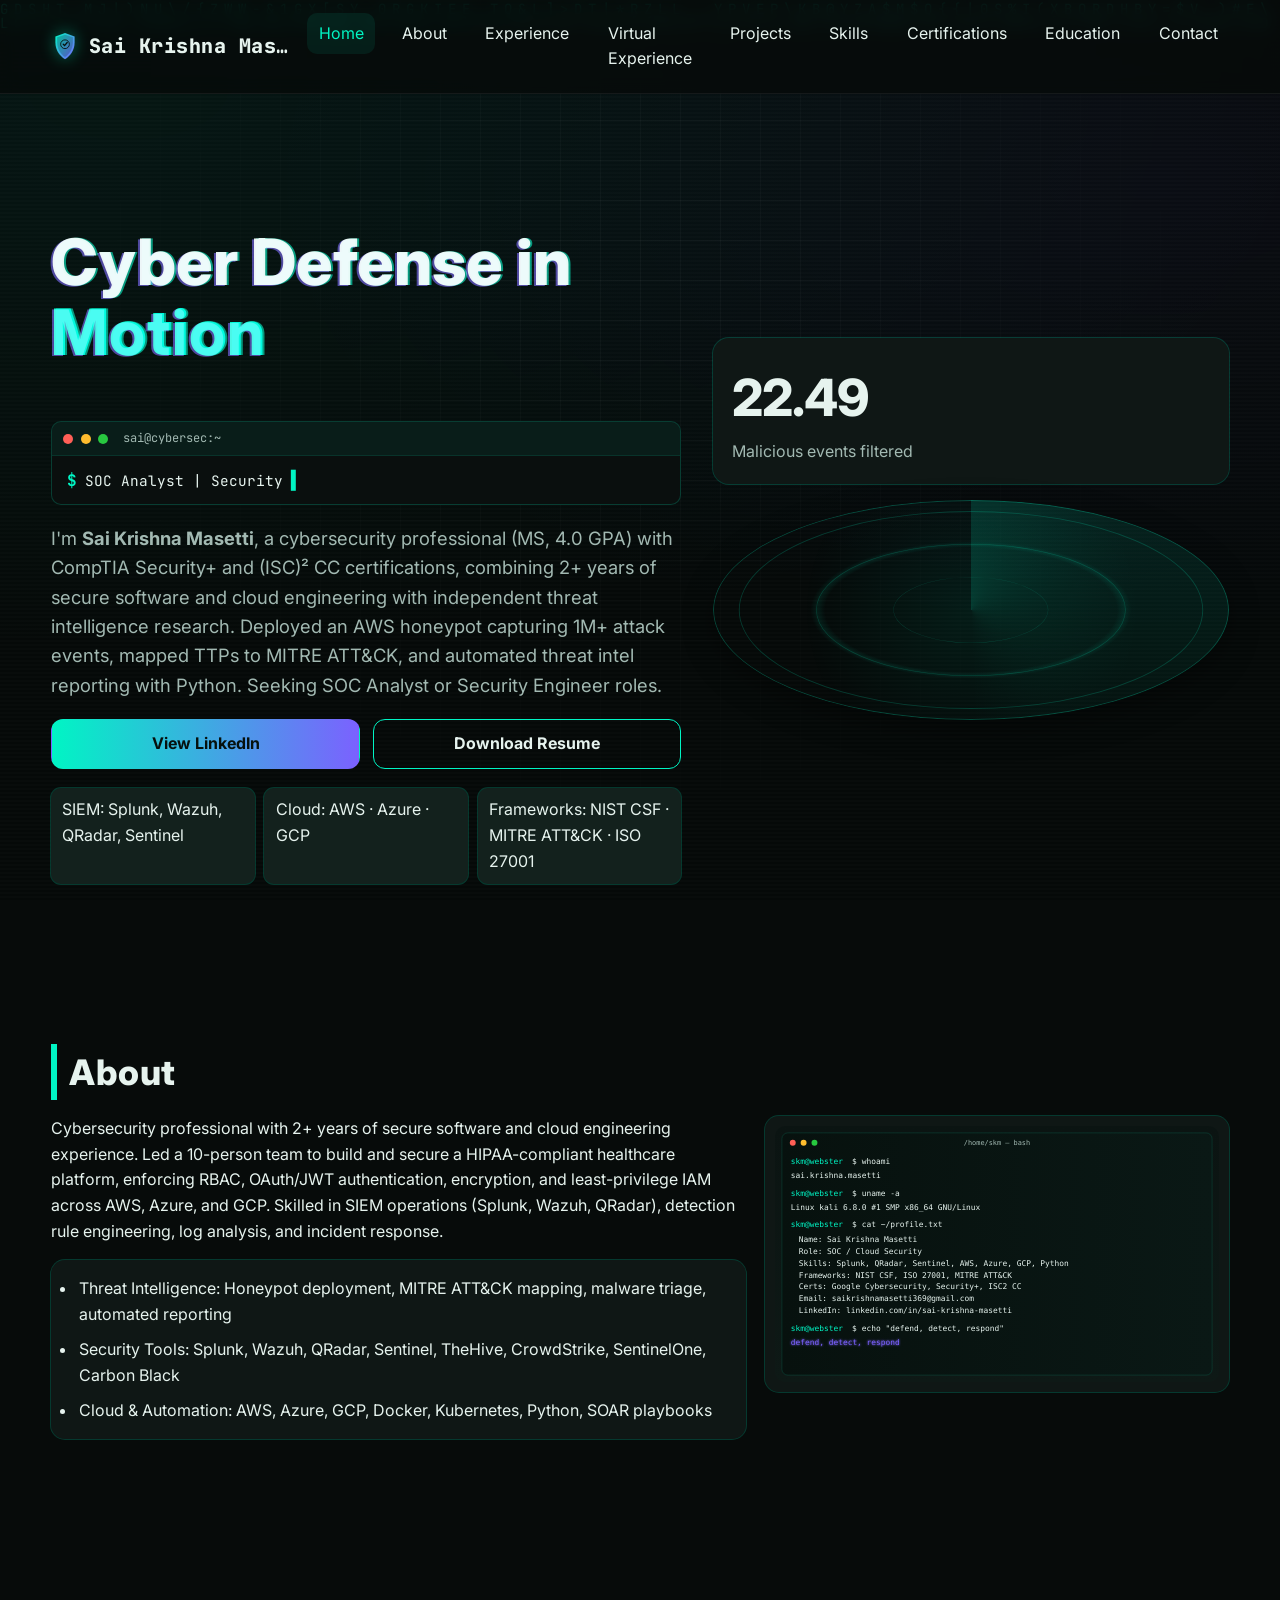
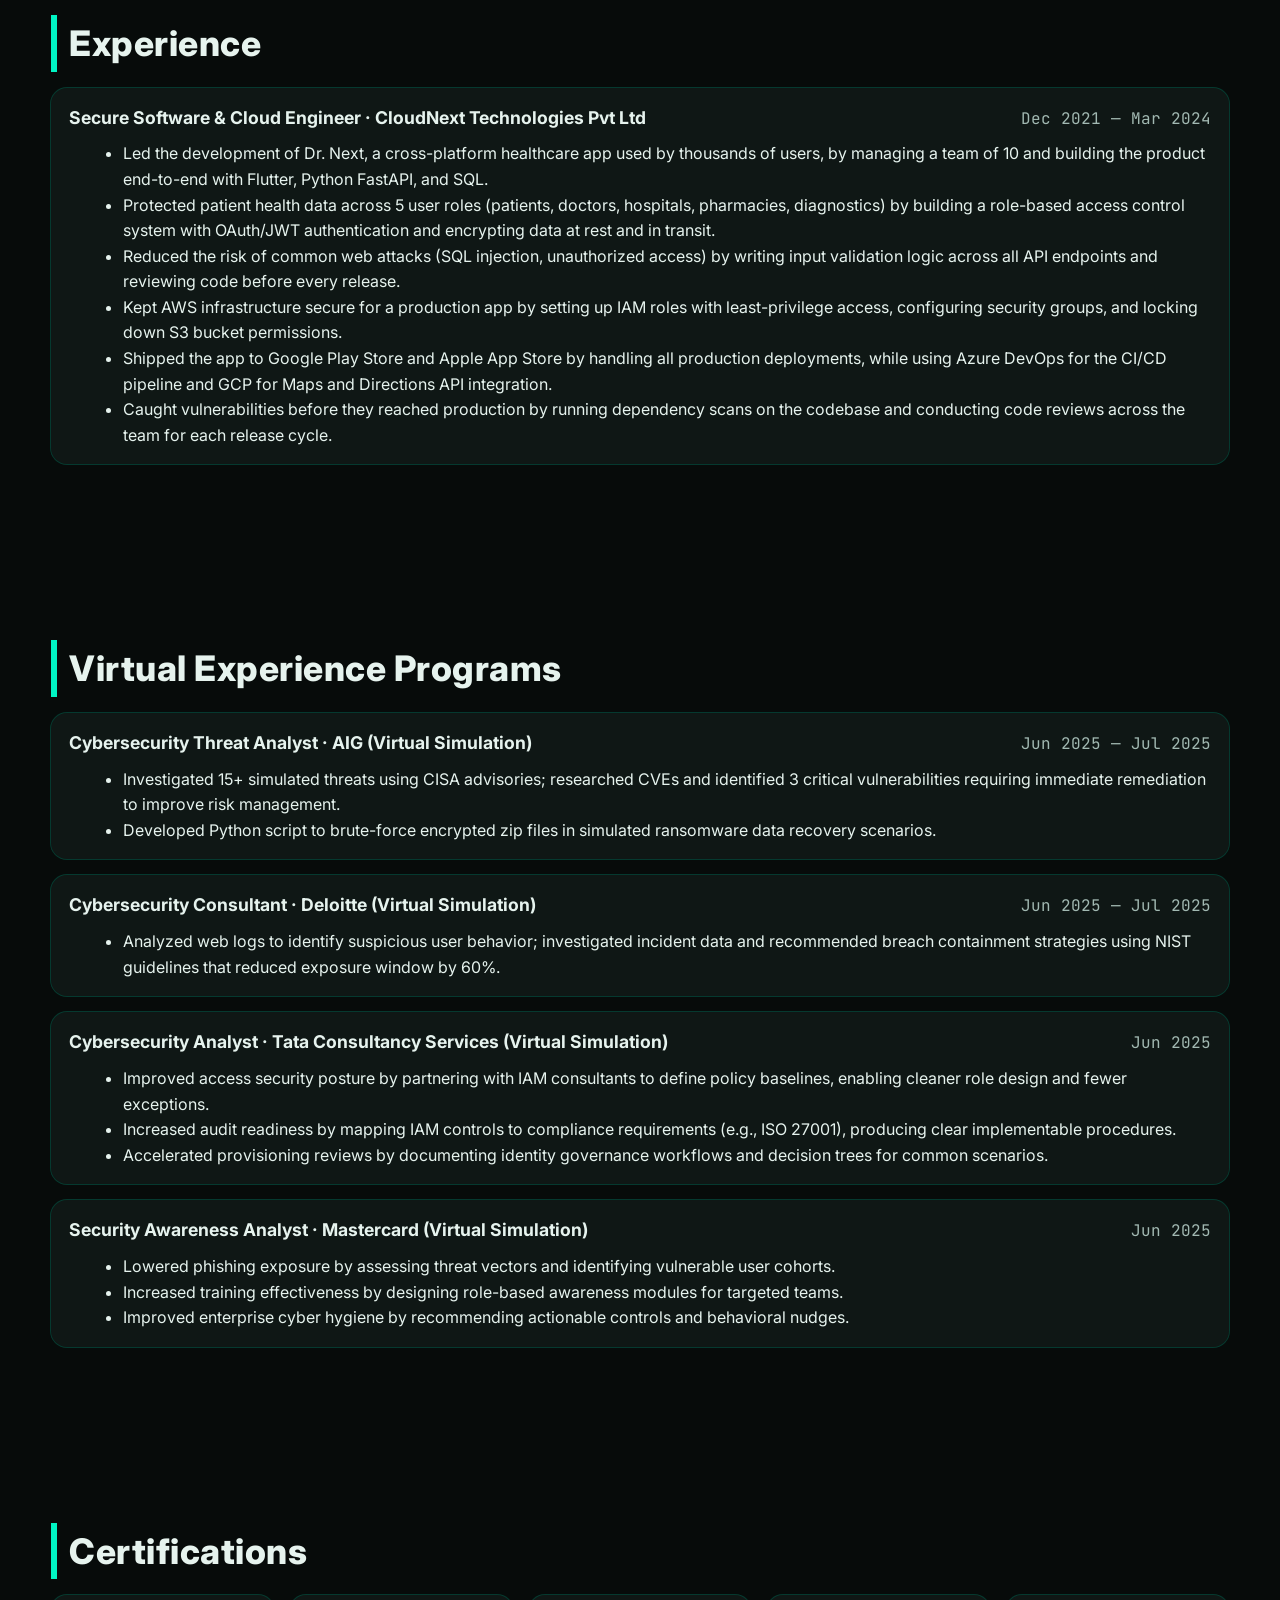
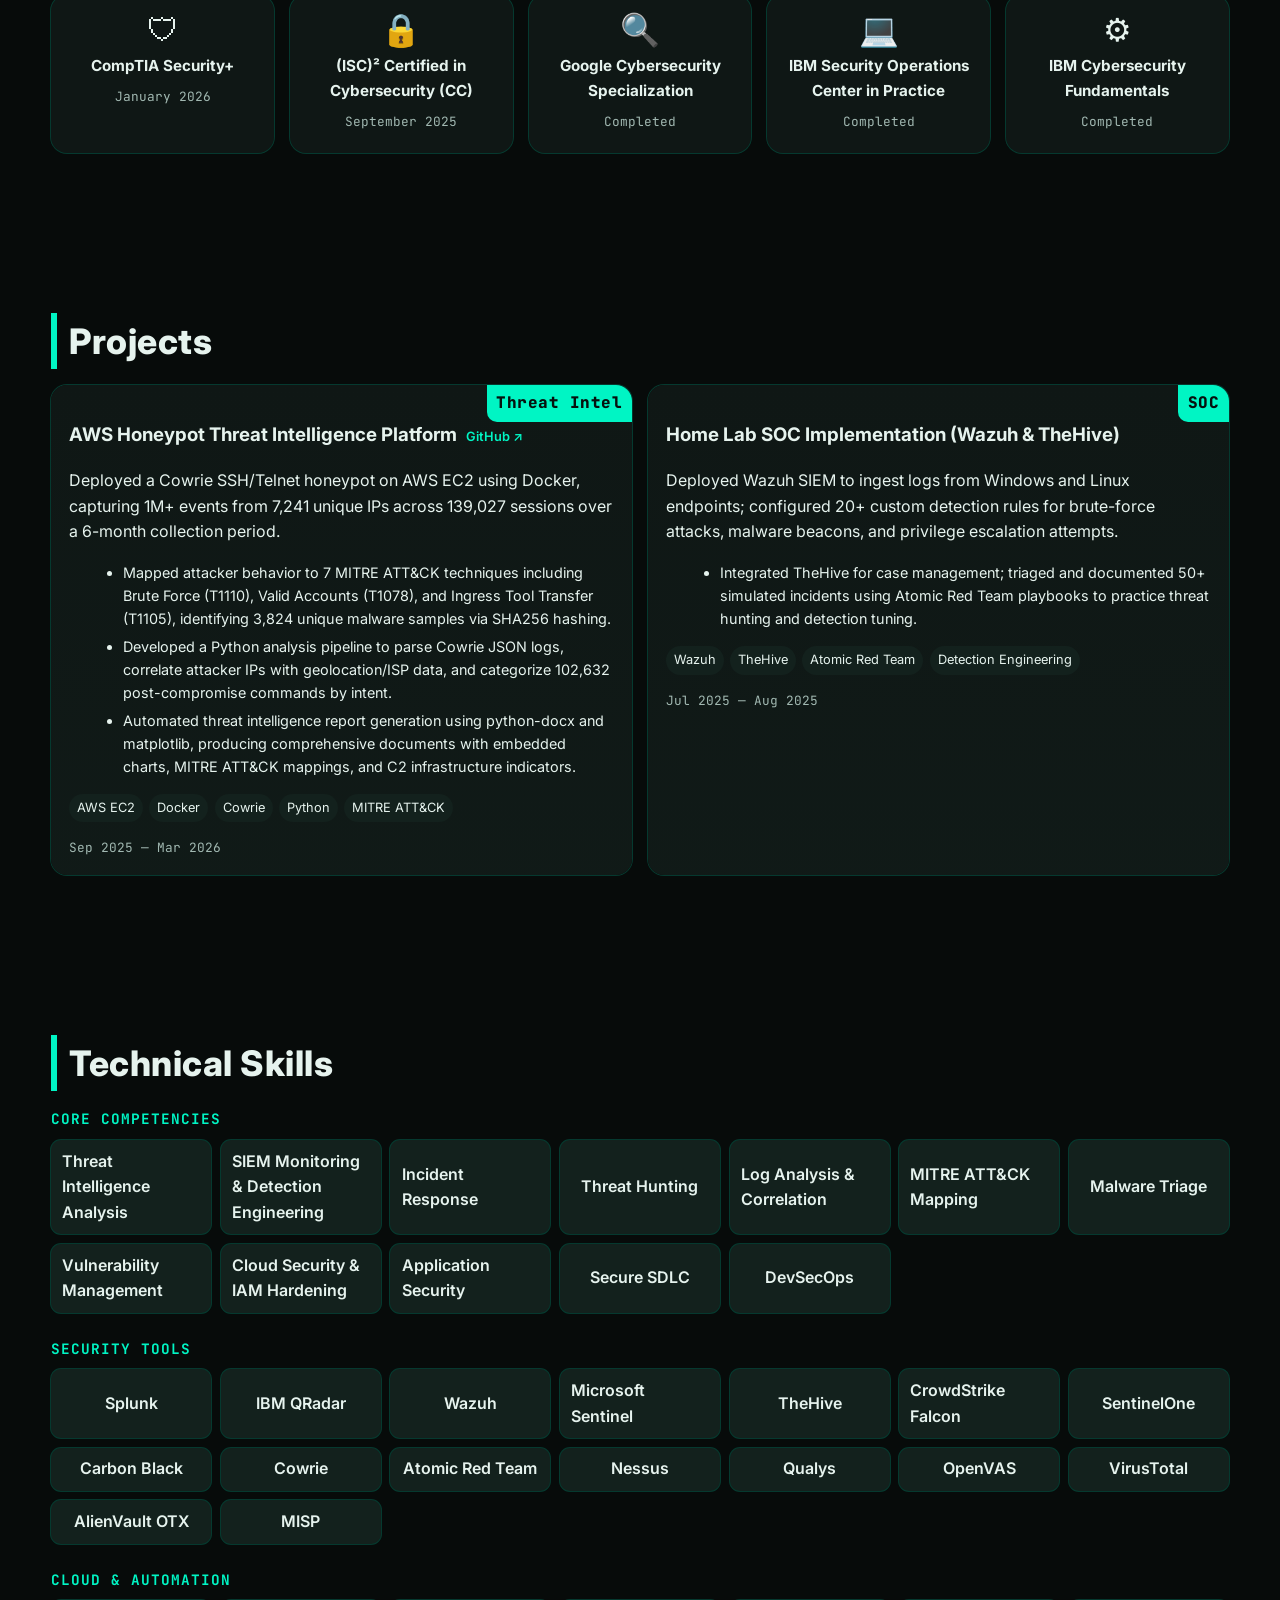
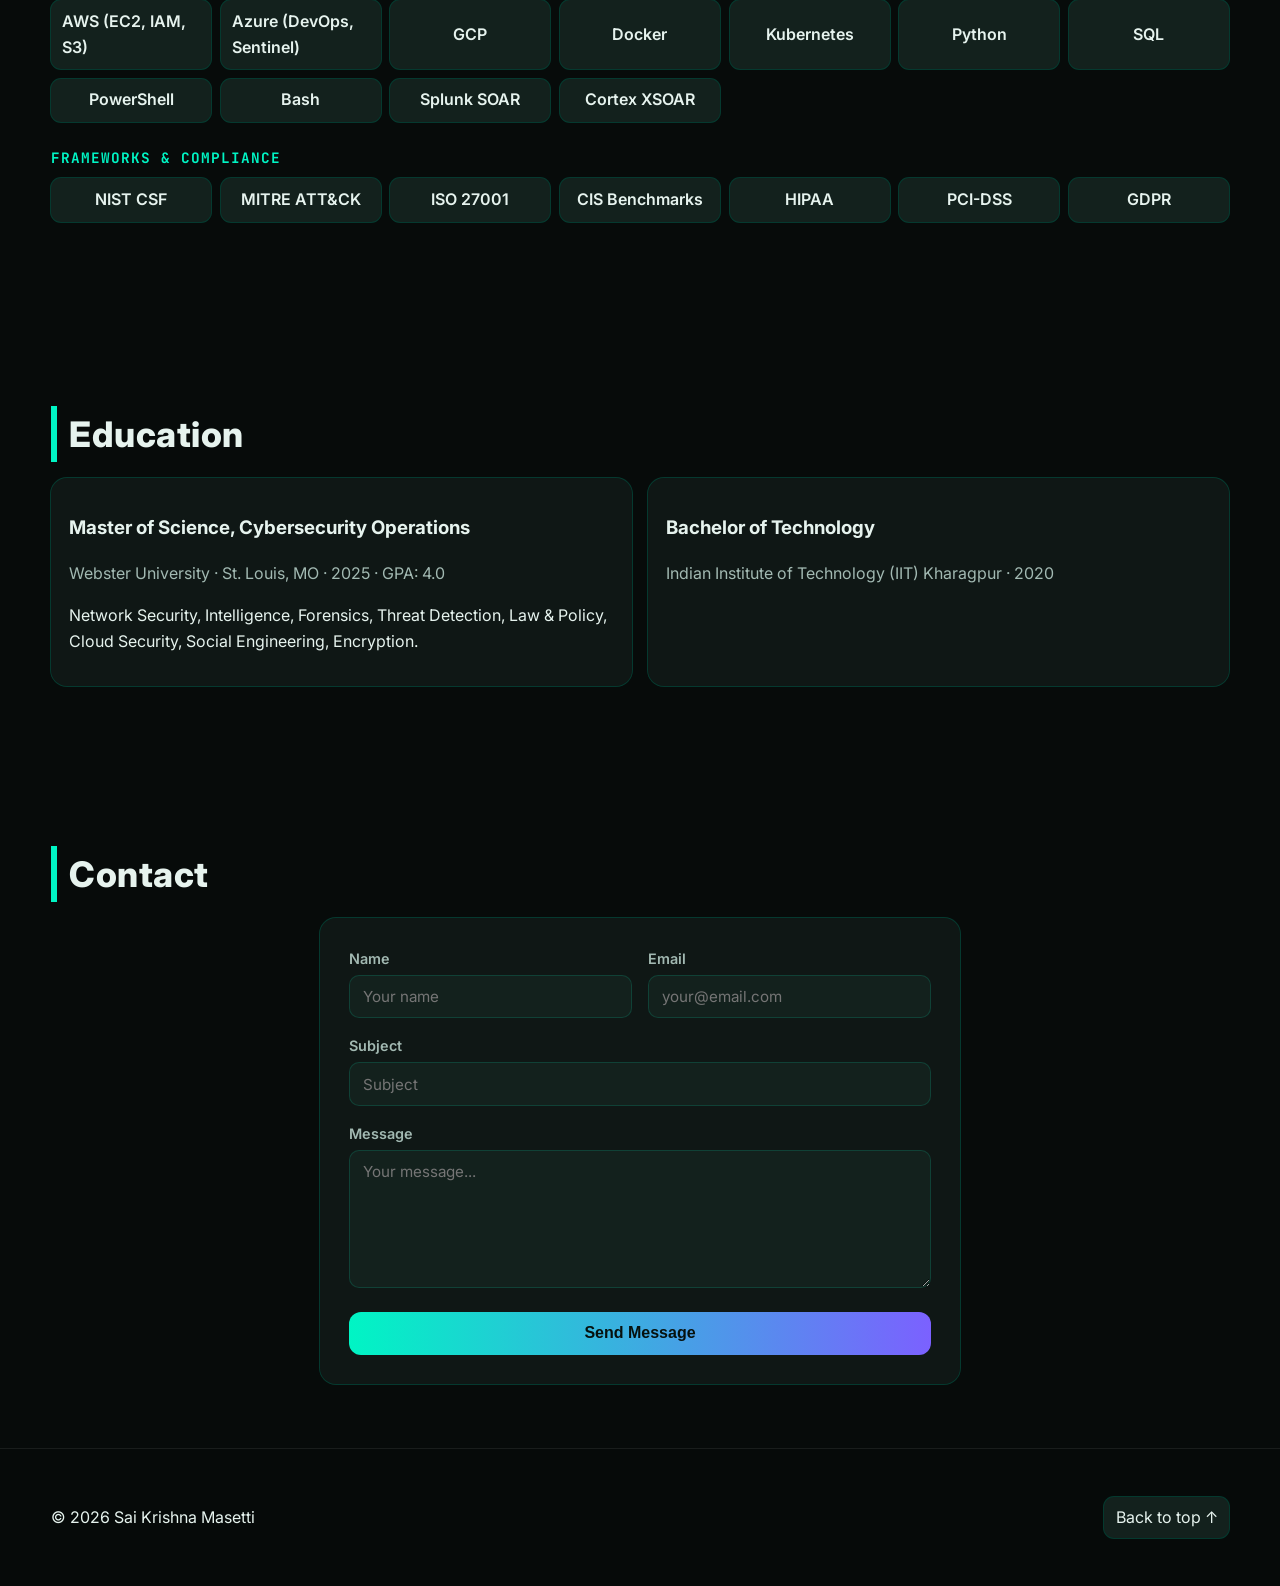
==== commit 4b9deba0: "Website Update 2.1" ====
--- a/index.html
+++ b/index.html
@@ -68,6 +68,23 @@
         <h1 class="glitch" data-text="Cyber Defense in Motion">
           Cyber Defense in <span class="accent">Motion</span>
         </h1>
+
+        <div class="terminal-box" aria-label="Animated terminal introduction">
+          <div class="terminal-bar">
+            <span class="terminal-dot red"></span>
+            <span class="terminal-dot yellow"></span>
+            <span class="terminal-dot green"></span>
+            <span class="terminal-title">sai@cybersec:~</span>
+          </div>
+          <div class="terminal-body">
+            <div class="terminal-line">
+              <span class="terminal-prompt">$</span>
+              <span class="terminal-typed" id="typed-output"></span>
+              <span class="terminal-cursor" id="terminal-cursor">▌</span>
+            </div>
+          </div>
+        </div>
+
         <p class="lead">
           I'm <strong>Sai Krishna Masetti</strong>, a cybersecurity professional (MS, 4.0 GPA) with CompTIA Security+ and (ISC)² CC certifications, combining 2+ years of secure software and cloud engineering with independent threat intelligence research. Deployed an AWS honeypot capturing 1M+ attack events, mapped TTPs to MITRE ATT&CK, and automated threat intel reporting with Python. Seeking SOC Analyst or Security Engineer roles.
         </p>
@@ -212,7 +229,7 @@
       <div class="proj-grid">
         <article class="proj-card reveal">
           <div class="proj-badge">Threat Intel</div>
-          <h3>AWS Honeypot Threat Intelligence Platform</h3>
+          <h3 class="proj-title-row">AWS Honeypot Threat Intelligence Platform <a class="proj-github-link" href="https://github.com/SaiKrishna-Masetti/aws-honeypot-threat-intel" target="_blank" rel="noopener" title="View on GitHub">GitHub ↗</a></h3>
           <p>Deployed a Cowrie SSH/Telnet honeypot on AWS EC2 using Docker, capturing 1M+ events from 7,241 unique IPs across 139,027 sessions over a 6-month collection period.</p>
           <ul class="proj-details">
             <li>Mapped attacker behavior to 7 MITRE ATT&CK techniques including Brute Force (T1110), Valid Accounts (T1078), and Ingress Tool Transfer (T1105), identifying 3,824 unique malware samples via SHA256 hashing.</li>
@@ -328,32 +345,13 @@
     </section>
 <section id="contact" class="section">
       <h2 class="section-title">Contact</h2>
-      <div class="contact-layout">
-        <div class="contact-info-col">
-          <a class="contact-card" href="mailto:saikrishnamasetti369@gmail.com">
-            <span class="contact-label">Email</span>
-            <span class="contact-value">saikrishnamasetti369@gmail.com</span>
-          </a>
-          <a class="contact-card" href="tel:+19452494935">
-            <span class="contact-label">Phone</span>
-            <span class="contact-value">+1 (945) 249-4935</span>
-          </a>
-          <a class="contact-card" href="https://www.linkedin.com/in/sai-krishna-masetti" target="_blank" rel="noopener">
-            <span class="contact-label">LinkedIn</span>
-            <span class="contact-value">linkedin.com/in/sai-krishna-masetti</span>
-          </a>
-          <a class="contact-card" href="https://saikrishna-masetti.github.io" target="_blank" rel="noopener">
-            <span class="contact-label">Portfolio</span>
-            <span class="contact-value">saikrishna-masetti.github.io</span>
-          </a>
-          <p class="muted contact-location">St. Louis, MO</p>
-        </div>
-        <div class="contact-form-col">
-          <form id="contact-form" class="contact-form" action="https://formsubmit.co/saikrishnamasetti369@gmail.com" method="POST">
-            <input type="hidden" name="_subject" value="Portfolio Contact Form Message">
-            <input type="hidden" name="_captcha" value="false">
-            <input type="hidden" name="_next" value="https://saikrishna-masetti.github.io/#contact">
-            <input type="text" name="_honey" style="display:none">
+      <div class="contact-form-wrapper">
+        <form id="contact-form" class="contact-form" action="https://formsubmit.co/saikrishnamasetti369@gmail.com" method="POST">
+          <input type="hidden" name="_subject" value="Portfolio Contact Form Message">
+          <input type="hidden" name="_captcha" value="false">
+          <input type="hidden" name="_next" value="https://saikrishna-masetti.github.io/#contact">
+          <input type="text" name="_honey" style="display:none">
+          <div class="form-row">
             <div class="form-group">
               <label for="name">Name</label>
               <input type="text" id="name" name="name" required placeholder="Your name">
@@ -362,17 +360,17 @@
               <label for="email">Email</label>
               <input type="email" id="email" name="email" required placeholder="your@email.com">
             </div>
-            <div class="form-group">
-              <label for="subject">Subject</label>
-              <input type="text" id="subject" name="subject" required placeholder="Subject">
-            </div>
-            <div class="form-group">
-              <label for="message">Message</label>
-              <textarea id="message" name="message" rows="5" required placeholder="Your message..."></textarea>
-            </div>
-            <button type="submit" class="btn primary form-submit">Send Message</button>
-          </form>
-        </div>
+          </div>
+          <div class="form-group">
+            <label for="subject">Subject</label>
+            <input type="text" id="subject" name="subject" required placeholder="Subject">
+          </div>
+          <div class="form-group">
+            <label for="message">Message</label>
+            <textarea id="message" name="message" rows="6" required placeholder="Your message..."></textarea>
+          </div>
+          <button type="submit" class="btn primary form-submit">Send Message</button>
+        </form>
       </div>
     </section>
   </main>
--- a/styles.css
+++ b/styles.css
@@ -54,6 +54,7 @@
 .main-nav ul { display: flex; gap: 1rem; list-style: none; margin: 0; padding: 0; }
 .main-nav a { display: inline-block; padding: .5rem .7rem; border-radius: 10px; }
 .main-nav a:hover { background: var(--chip); text-decoration: none; }
+.main-nav a.active { color: var(--accent); background: rgba(0,245,196,.08); }
 
 .nav-toggle { display: none; background: transparent; border: 0; padding: .5rem; border-radius: 10px; }
 .nav-toggle .bar { display: block; width: 24px; height: 2px; background: var(--text); margin: 5px 0; border-radius: 2px; }
@@ -91,6 +92,21 @@
 .radar .sweep { position: absolute; inset: -50% -50% -50% -50%; background: conic-gradient(from 0deg, rgba(0,245,196,.15), transparent 50%); animation: sweep 4s linear infinite; }
 @keyframes sweep { to { transform: rotate(1turn); } }
 
+/* Terminal typing box */
+.terminal-box { background: #0a0f0e; border: 1px solid rgba(0,245,196,.2); border-radius: 10px; overflow: hidden; margin: 1rem 0; font-family: "JetBrains Mono", monospace; }
+.terminal-bar { display: flex; align-items: center; gap: .45rem; padding: .45rem .7rem; background: rgba(0,245,196,.06); border-bottom: 1px solid rgba(0,245,196,.1); }
+.terminal-dot { width: 10px; height: 10px; border-radius: 50%; }
+.terminal-dot.red { background: #ff5f57; }
+.terminal-dot.yellow { background: #febc2e; }
+.terminal-dot.green { background: #28c840; }
+.terminal-title { margin-left: .5rem; font-size: .75rem; color: var(--muted); }
+.terminal-body { padding: .7rem .9rem; min-height: 2.2rem; }
+.terminal-line { display: flex; align-items: center; gap: .5rem; }
+.terminal-prompt { color: var(--accent); font-weight: 700; }
+.terminal-typed { color: var(--text); font-size: .9rem; white-space: nowrap; }
+.terminal-cursor { color: var(--accent); animation: blink 1s step-end infinite; }
+@keyframes blink { 50% { opacity: 0; } }
+
 /* Glitch title */
 .glitch { position: relative; font-size: clamp(2rem, 1.6rem + 3.2vw, 4rem); font-weight: 800; line-height: 1.1; }
 .glitch::before, .glitch::after {
@@ -108,7 +124,8 @@
 .chip-grid { display: grid; grid-template-columns: repeat(auto-fit, minmax(140px, 1fr)); gap: .6rem; }
 .chip { background: var(--chip); padding: .55rem .7rem; border-radius: 10px; display: inline-flex; align-items: center; justify-content: center; box-shadow: var(--ring); font-weight: 600; }
 
-.exp-card { background: var(--card); padding: 1rem 1.1rem; border-radius: 16px; box-shadow: var(--ring); margin-bottom: 1rem; }
+.exp-card { background: var(--card); padding: 1rem 1.1rem; border-radius: 16px; box-shadow: var(--ring); margin-bottom: 1rem; transition: transform .25s ease, box-shadow .25s ease; }
+.exp-card:hover { transform: translateY(-3px); box-shadow: 0 0 0 1px rgba(0,245,196,0.3), 0 6px 20px rgba(0,0,0,.25); }
 .exp-card header { display: flex; gap: .8rem; align-items: baseline; justify-content: space-between; flex-wrap: wrap; }
 .exp-card h3 { margin: 0; font-size: 1.1rem; }
 .exp-card .time { color: var(--muted); font-family: "JetBrains Mono", monospace; }
@@ -126,7 +143,8 @@
 .cert-icon { font-size: 2rem; line-height: 1; }
 
 .proj-grid { display: grid; grid-template-columns: repeat(auto-fit, minmax(260px, 1fr)); gap: 1rem; }
-.proj-card { background: linear-gradient(180deg, var(--card), color-mix(in oklab, var(--card) 70%, var(--chip) 30%)); padding: 1rem 1.1rem; border-radius: 16px; box-shadow: var(--ring); position: relative; overflow: hidden; }
+.proj-card { background: linear-gradient(180deg, var(--card), color-mix(in oklab, var(--card) 70%, var(--chip) 30%)); padding: 1rem 1.1rem; border-radius: 16px; box-shadow: var(--ring); position: relative; overflow: hidden; transition: transform .25s ease, box-shadow .25s ease; }
+.proj-card:hover { transform: translateY(-3px); box-shadow: 0 0 0 1px rgba(0,245,196,0.3), 0 6px 20px rgba(0,0,0,.25); }
 .proj-card .proj-badge { position: absolute; top: 0; right: 0; background: var(--accent); color: #06110e; padding: .35rem .6rem; border-bottom-left-radius: 10px; font-weight: 800; letter-spacing: .5px; font-family: "JetBrains Mono", monospace; }
 .tags { list-style: none; display: flex; flex-wrap: wrap; gap: .4rem; padding: 0; }
 .tags li { font-size: .8rem; background: var(--chip); padding: .25rem .5rem; border-radius: 999px; }
@@ -189,19 +207,20 @@
 .proj-details { margin: .5rem 0 .6rem .9rem; font-size: .9rem; color: var(--muted); }
 .proj-details li { margin-bottom: .3rem; }
 .proj-card .time { display: block; color: var(--muted); font-family: "JetBrains Mono", monospace; font-size: .8rem; margin-top: .5rem; }
-
-/* Contact layout with form */
-.contact-layout { display: grid; grid-template-columns: 1fr 1.2fr; gap: 2rem; align-items: start; }
-.contact-info-col { display: grid; gap: .8rem; }
-.contact-location { font-size: .9rem; margin: .4rem 0 0; }
-.contact-form { background: var(--card); padding: 1.5rem; border-radius: 16px; box-shadow: var(--ring); }
+.proj-title-row { display: flex; align-items: baseline; gap: .6rem; flex-wrap: wrap; }
+.proj-github-link { font-size: .8rem; font-weight: 600; color: var(--accent); white-space: nowrap; }
+
+/* Contact form */
+.contact-form-wrapper { max-width: 640px; margin: 0 auto; }
+.contact-form { background: var(--card); padding: 1.8rem; border-radius: 16px; box-shadow: var(--ring); }
+.form-row { display: grid; grid-template-columns: 1fr 1fr; gap: 1rem; }
 .form-group { margin-bottom: 1rem; }
 .form-group label { display: block; margin-bottom: .3rem; font-weight: 600; font-size: .9rem; color: var(--muted); }
 .form-group input, .form-group textarea { width: 100%; padding: .7rem .8rem; background: var(--chip); border: 1px solid rgba(0,245,196,.15); border-radius: 10px; color: var(--text); font-family: inherit; font-size: .95rem; outline: none; transition: border-color .2s; }
 .form-group input:focus, .form-group textarea:focus { border-color: var(--accent); box-shadow: 0 0 0 3px rgba(0,245,196,.1); }
-.form-group textarea { resize: vertical; min-height: 100px; }
+.form-group textarea { resize: vertical; min-height: 120px; }
 .form-submit { width: 100%; padding: .8rem; font-size: 1rem; cursor: pointer; border: none; }
-@media (max-width: 900px) { .contact-layout { grid-template-columns: 1fr; } }
+@media (max-width: 600px) { .form-row { grid-template-columns: 1fr; } }
 
 /* Accessibility helpers */
 .skip-link {
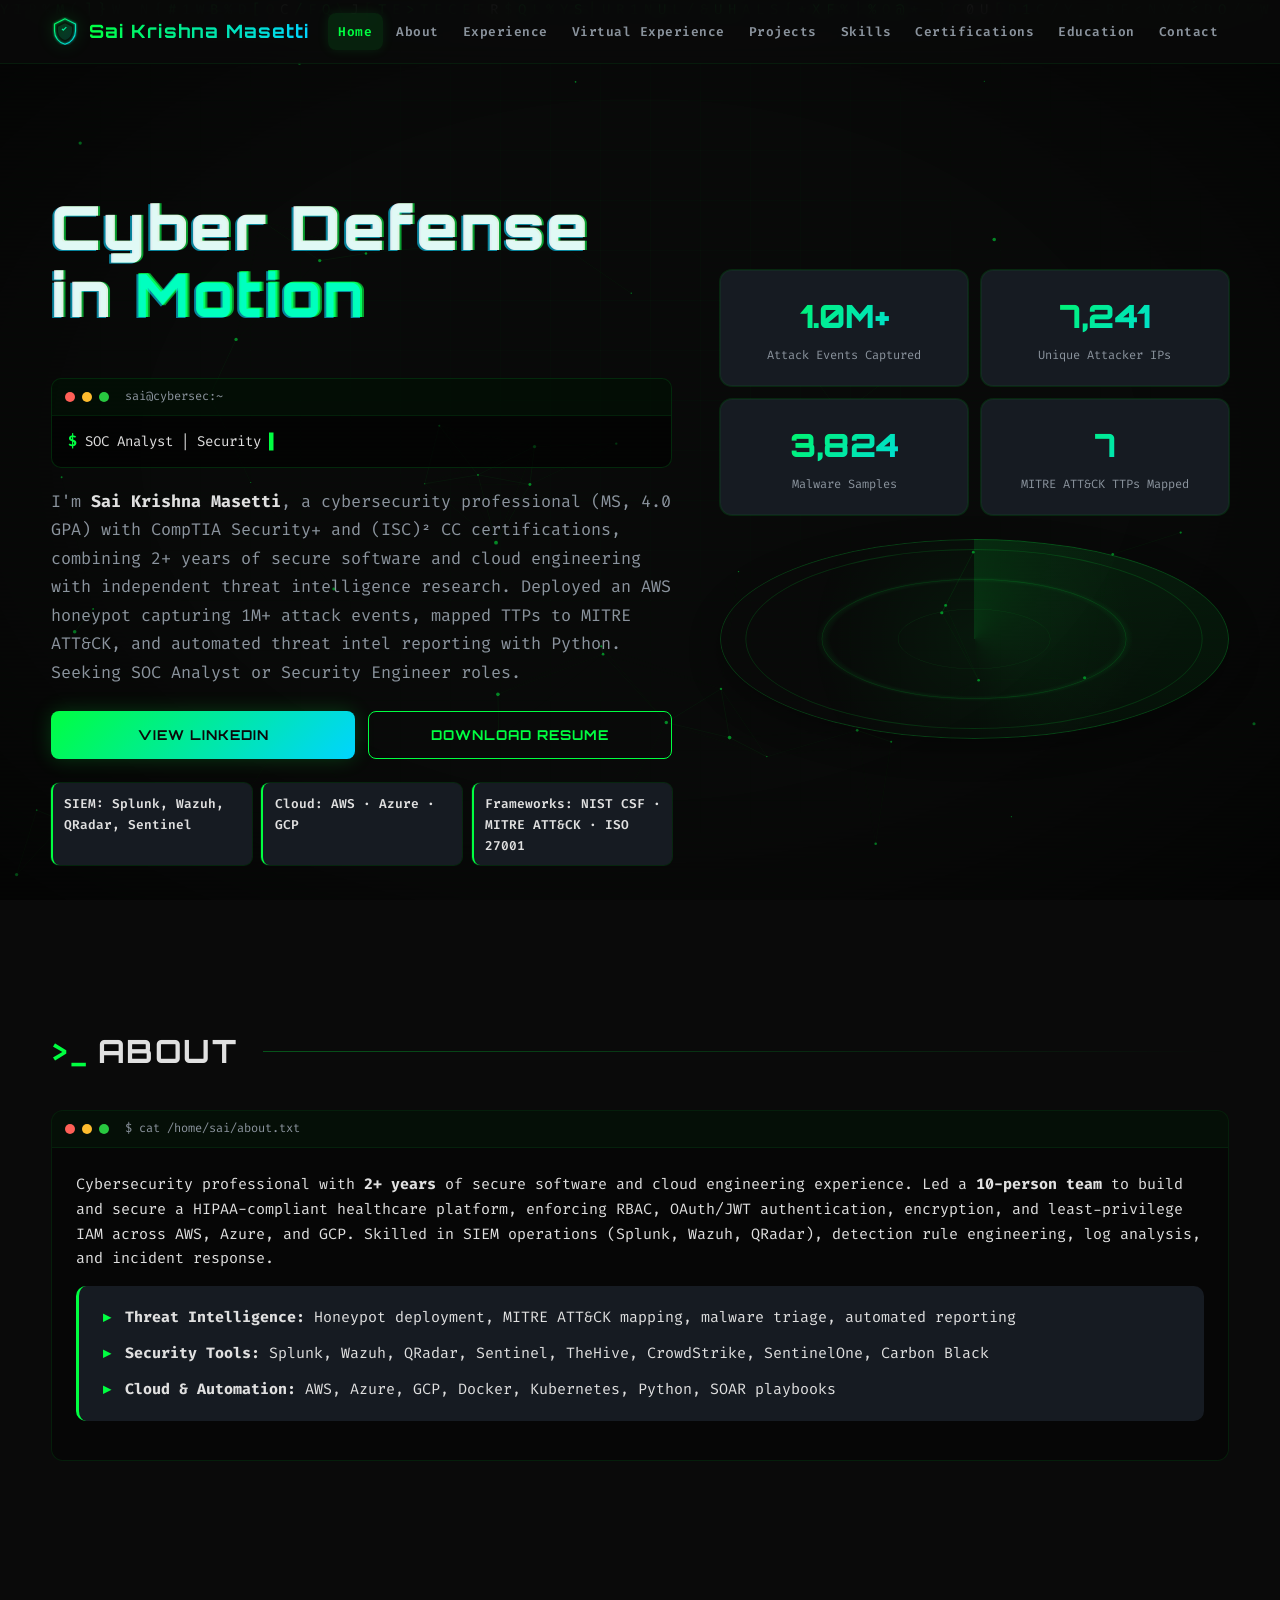
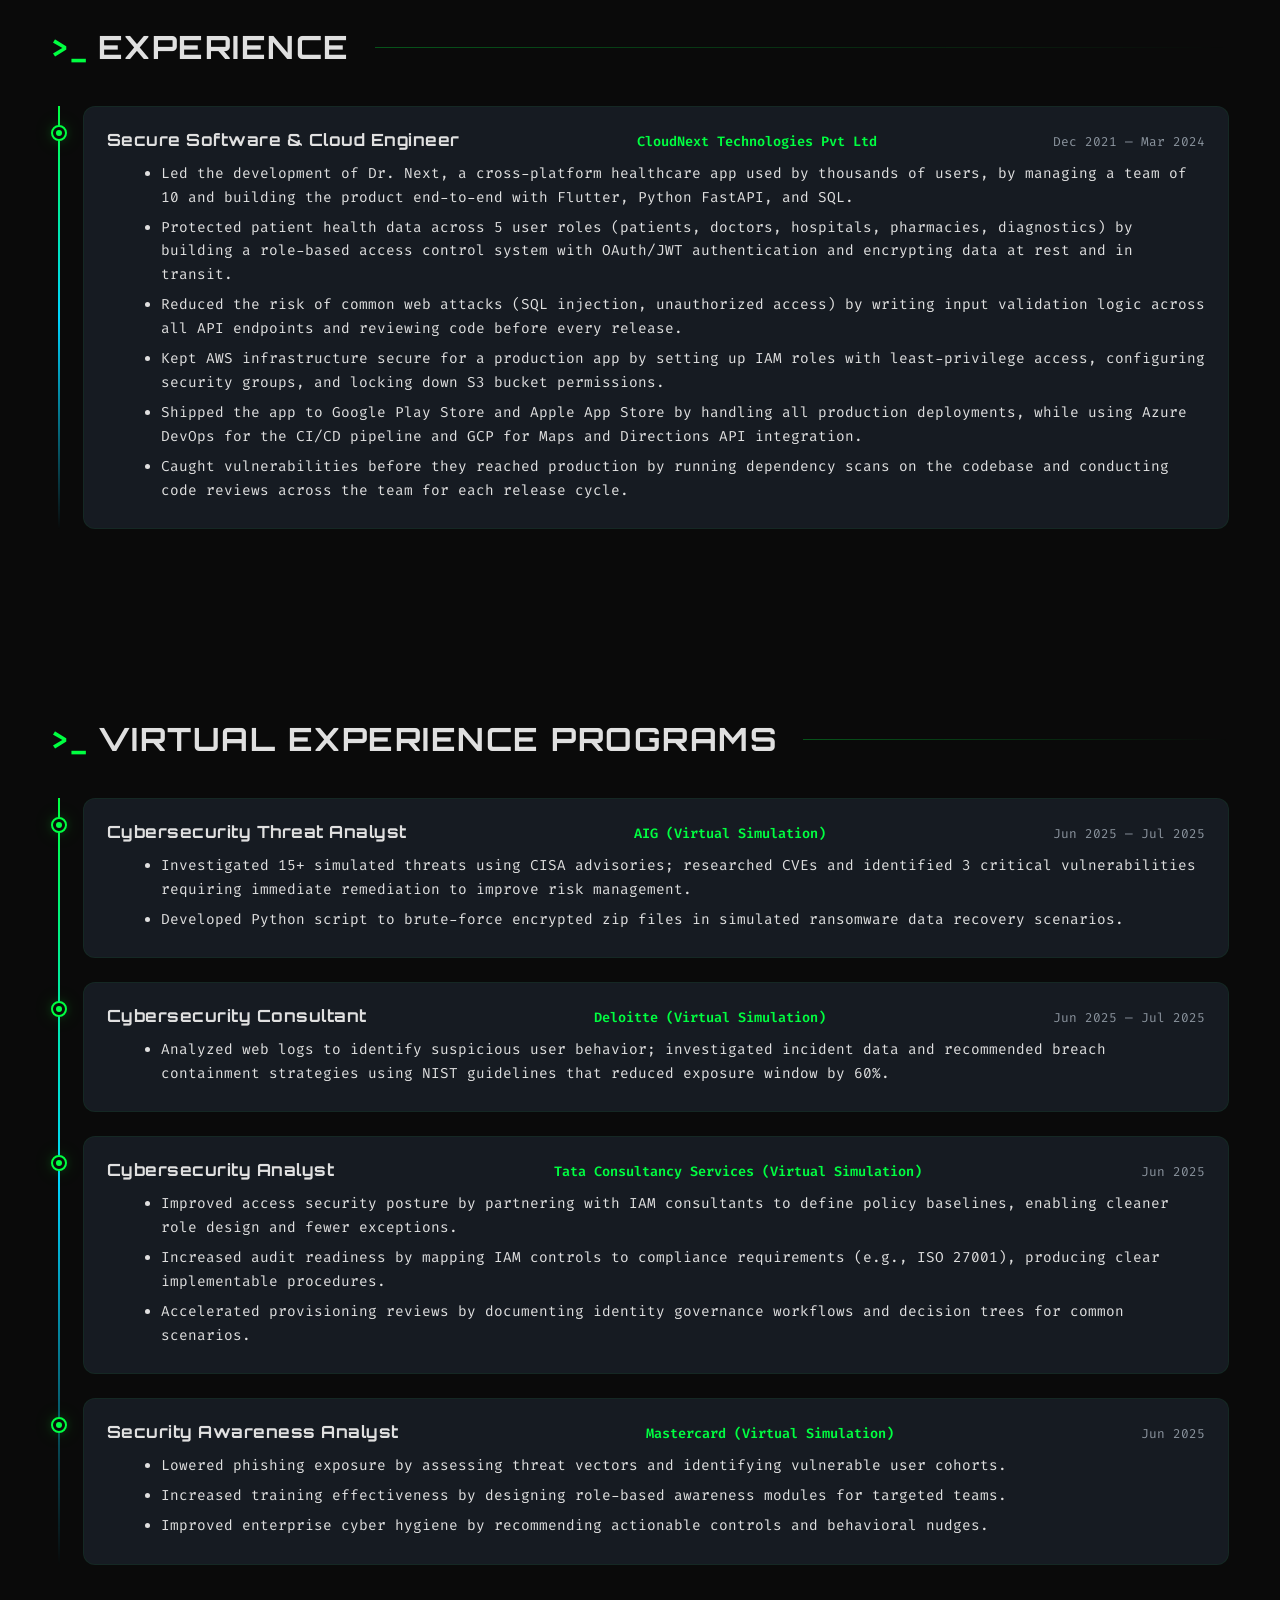
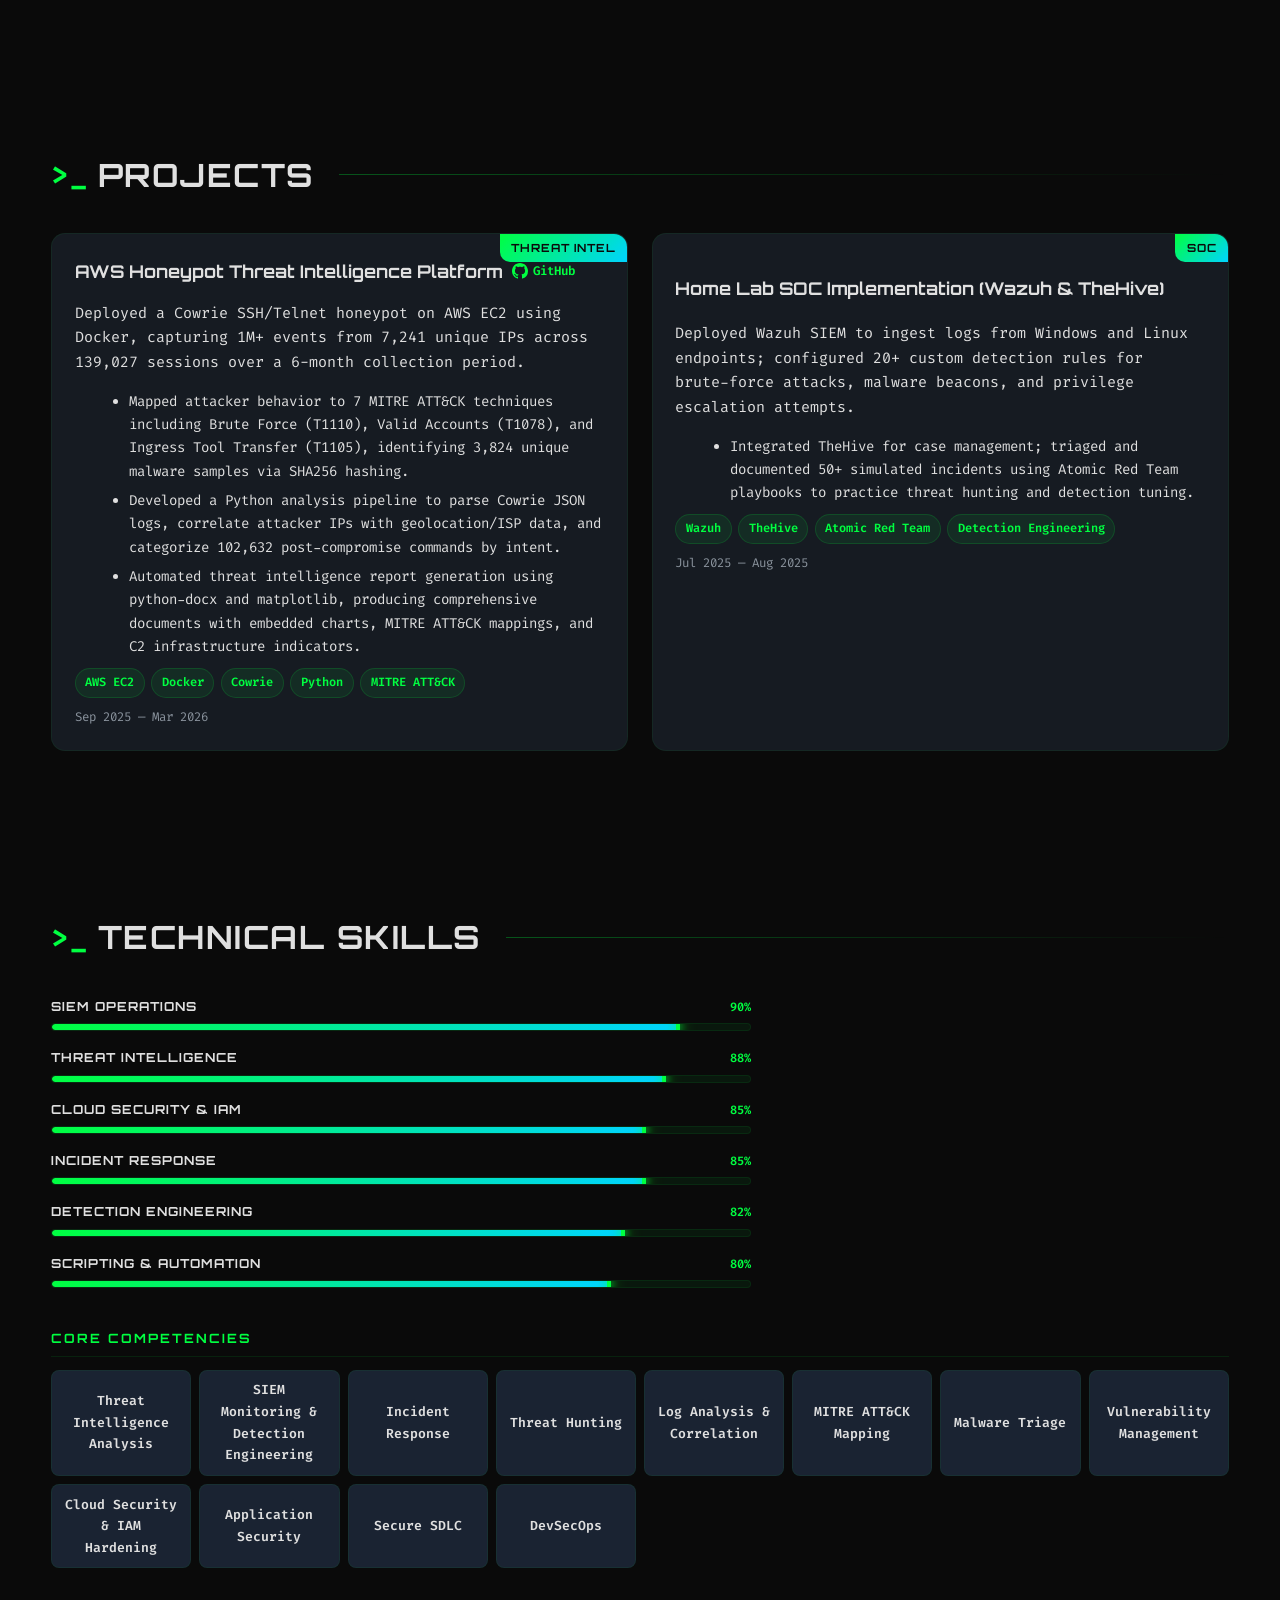
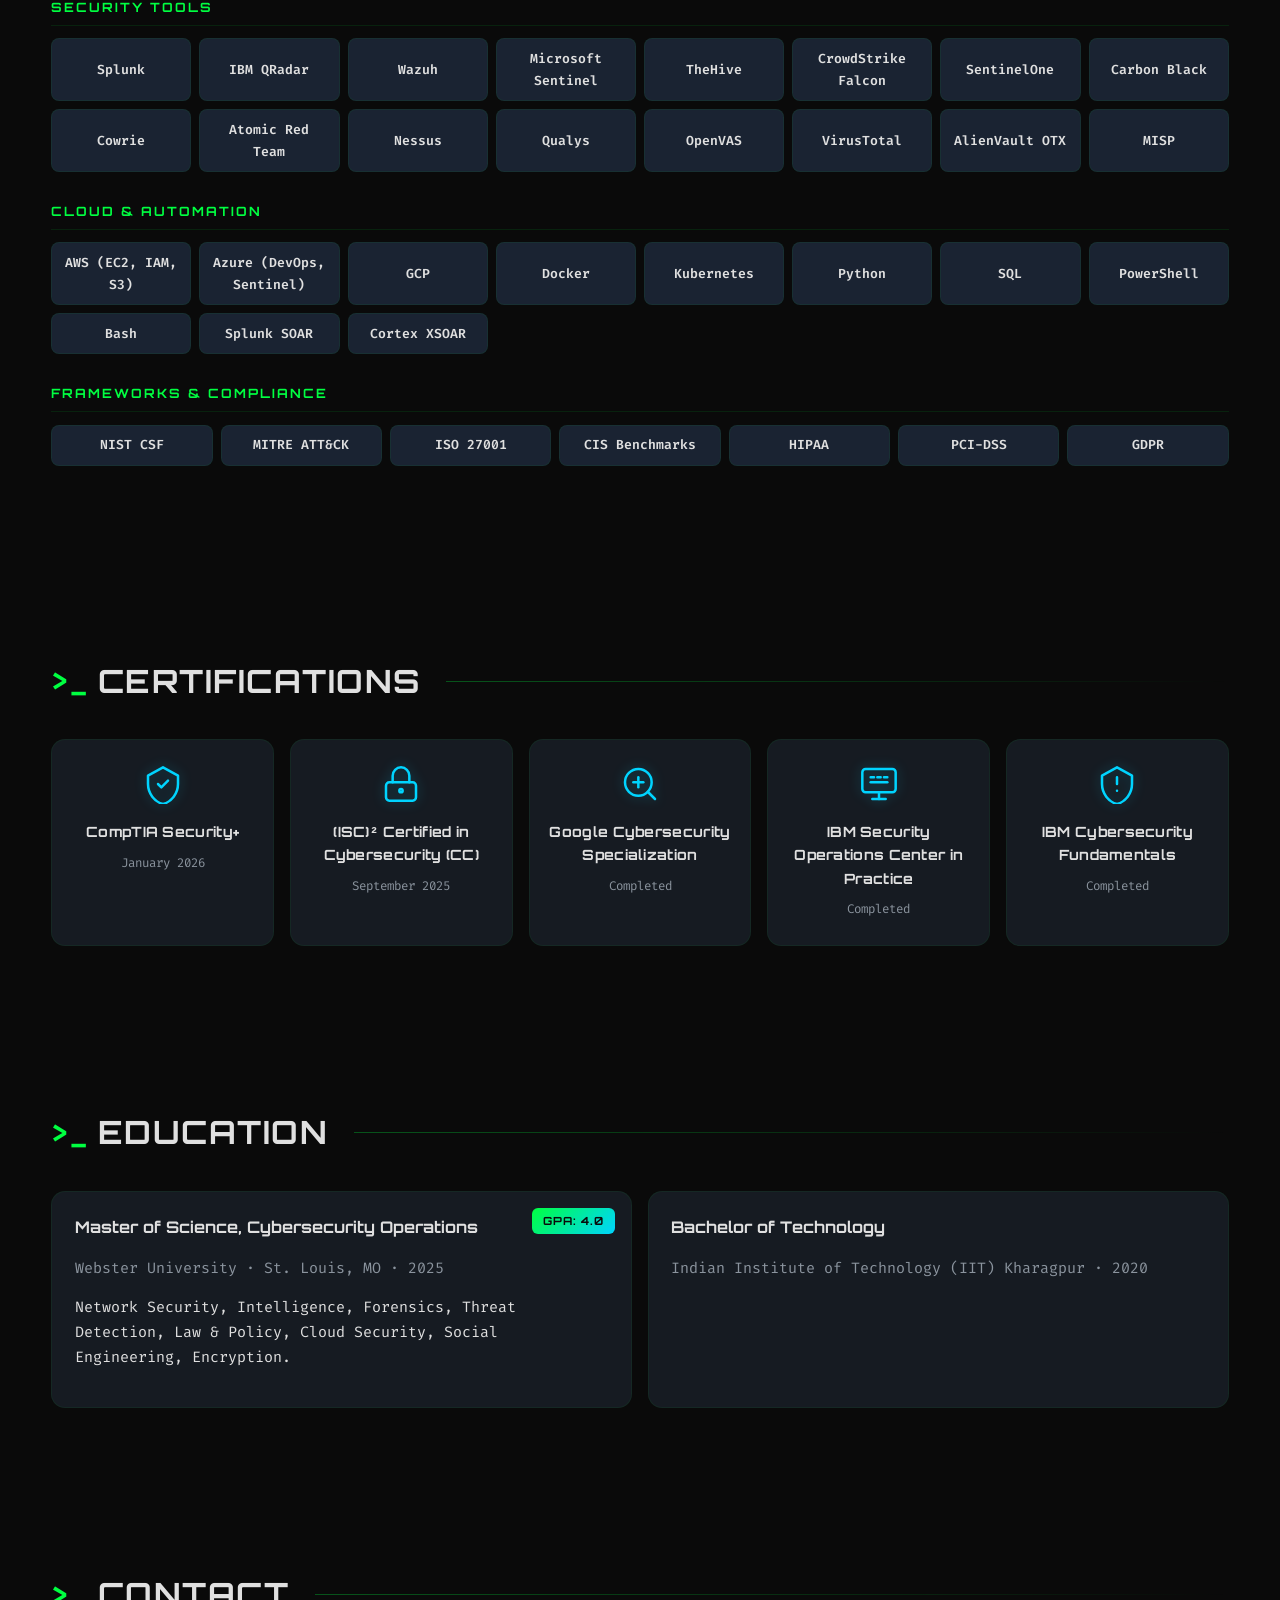
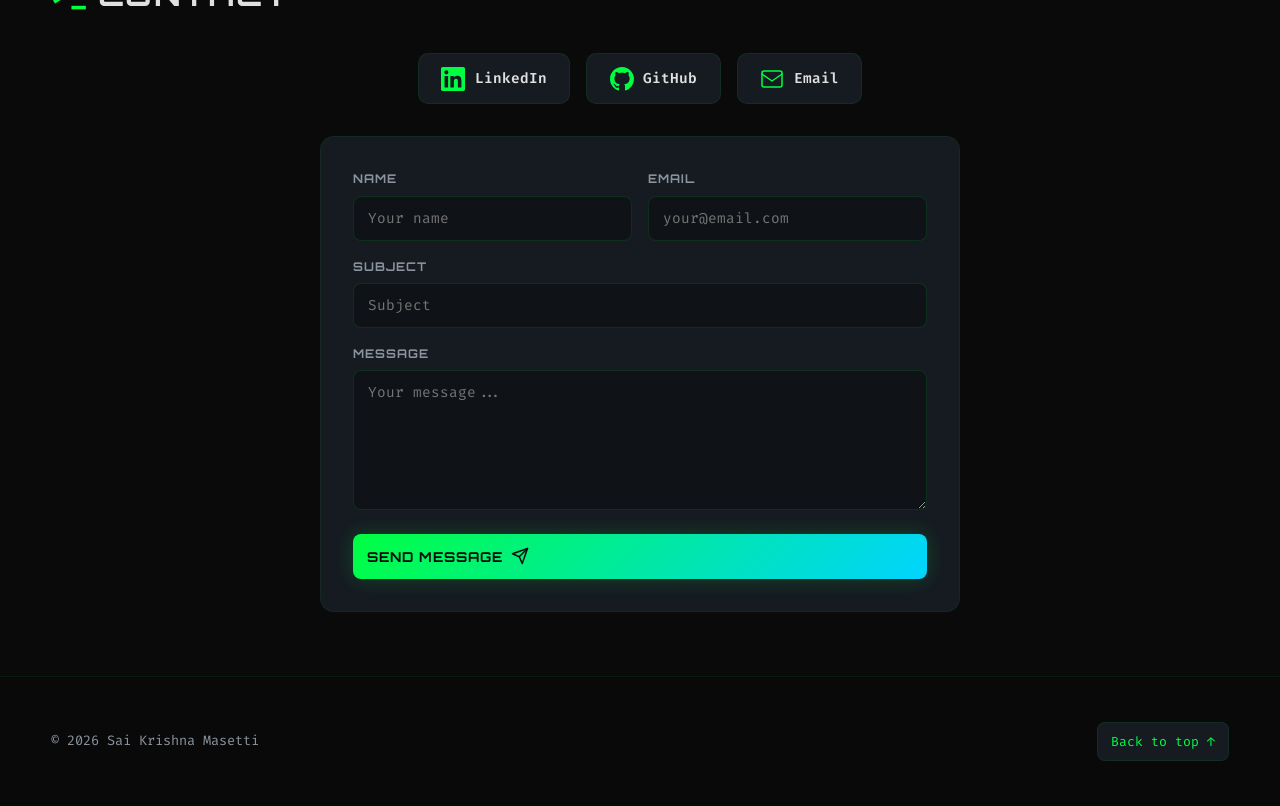
==== commit ed496ead: "Website Update 3.0" ====
--- a/index.html
+++ b/index.html
@@ -3,48 +3,41 @@
 <head>
   <meta charset="UTF-8" />
   <meta name="viewport" content="width=device-width, initial-scale=1" />
-  <title>Sai Krishna Masetti · Cybersecurity Portfolio</title>
-  <meta name="description" content="Cybersecurity portfolio for Sai Krishna Masetti: SOC, IR, SIEM, Cloud Security." />
+  <title>Sai Krishna Masetti &middot; Cybersecurity Portfolio</title>
+  <meta name="description" content="Cybersecurity portfolio for Sai Krishna Masetti: SOC Analyst, Security Engineer — SIEM, IR, Cloud Security." />
   <link rel="canonical" href="https://SaiKrishna-Masetti.github.io/" />
   <meta property="og:type" content="website" />
-  <meta property="og:title" content="Sai Krishna Masetti · Cybersecurity Portfolio" />
+  <meta property="og:title" content="Sai Krishna Masetti &middot; Cybersecurity Portfolio" />
   <meta property="og:description" content="SOC, Incident Response, SIEM, and Cloud Security projects and experience." />
   <meta property="og:url" content="https://SaiKrishna-Masetti.github.io/" />
-  <meta property="og:image" content="assets/social-card.png" />
-  <meta property="og:image:width" content="1200" />
-  <meta property="og:image:height" content="630" />
   <meta name="twitter:card" content="summary_large_image" />
-  <meta name="twitter:title" content="Sai Krishna Masetti · Cybersecurity Portfolio" />
-  <meta name="twitter:description" content="SOC, Incident Response, SIEM, and Cloud Security projects and experience." />
-  <meta name="twitter:image" content="assets/social-card.png" />
-  <!-- Optional analytics (Plausible). Replace example.com with your domain, then uncomment.
-  <script defer data-domain="example.com" src="https://plausible.io/js/script.js"></script>
-  -->
 
   <link rel="preconnect" href="https://fonts.googleapis.com">
   <link rel="preconnect" href="https://fonts.gstatic.com" crossorigin>
-  <link href="https://fonts.googleapis.com/css2?family=Inter:wght@300;400;600;700;800&family=JetBrains+Mono:wght@400;600;800&display=swap" rel="stylesheet">
+  <link href="https://fonts.googleapis.com/css2?family=Fira+Code:wght@400;600;700&family=Orbitron:wght@500;700;900&display=swap" rel="stylesheet">
   <link rel="stylesheet" href="styles.css" />
   <link rel="icon" href="assets/favicon.svg" type="image/svg+xml">
 </head>
 <body>
   <a class="skip-link" href="#home">Skip to content</a>
 
-  <canvas id="matrix"></canvas>
+  <!-- Background layers -->
+  <canvas id="matrix" aria-hidden="true"></canvas>
+  <canvas id="particles" aria-hidden="true"></canvas>
   <div class="grid-overlay" aria-hidden="true"></div>
   <div class="scanline" aria-hidden="true"></div>
-
+  <div class="vignette" aria-hidden="true"></div>
+
+  <!-- Header -->
   <header class="site-header" role="banner">
     <div class="container header-inner">
       <a class="brand" href="#home" aria-label="Go to Home">
-        <img class="brand-mark" src="assets/shield.svg" alt="" />
+        <img class="brand-mark" src="assets/shield.svg" alt="" width="28" height="28" />
         <span class="brand-text">Sai Krishna Masetti</span>
       </a>
-
       <nav class="main-nav" role="navigation" aria-label="Primary">
         <button class="nav-toggle" aria-expanded="false" aria-controls="nav-menu">
           <span class="bar"></span><span class="bar"></span><span class="bar"></span>
-          
         </button>
         <ul id="nav-menu">
           <li><a href="#home">Home</a></li>
@@ -62,7 +55,8 @@
   </header>
 
   <main id="home" class="container">
-    <!-- HERO -->
+
+    <!-- ============ HERO ============ -->
     <section class="hero section" aria-label="Introduction">
       <div class="hero-left">
         <h1 class="glitch" data-text="Cyber Defense in Motion">
@@ -80,13 +74,13 @@
             <div class="terminal-line">
               <span class="terminal-prompt">$</span>
               <span class="terminal-typed" id="typed-output"></span>
-              <span class="terminal-cursor" id="terminal-cursor">▌</span>
+              <span class="terminal-cursor" id="terminal-cursor">&#9612;</span>
             </div>
           </div>
         </div>
 
         <p class="lead">
-          I'm <strong>Sai Krishna Masetti</strong>, a cybersecurity professional (MS, 4.0 GPA) with CompTIA Security+ and (ISC)² CC certifications, combining 2+ years of secure software and cloud engineering with independent threat intelligence research. Deployed an AWS honeypot capturing 1M+ attack events, mapped TTPs to MITRE ATT&CK, and automated threat intel reporting with Python. Seeking SOC Analyst or Security Engineer roles.
+          I'm <strong>Sai Krishna Masetti</strong>, a cybersecurity professional (MS, 4.0 GPA) with CompTIA Security+ and (ISC)&sup2; CC certifications, combining 2+ years of secure software and cloud engineering with independent threat intelligence research. Deployed an AWS honeypot capturing 1M+ attack events, mapped TTPs to MITRE ATT&CK, and automated threat intel reporting with Python. Seeking SOC Analyst or Security Engineer roles.
         </p>
         <div class="cta-row">
           <a class="btn primary cta-wide" href="https://www.linkedin.com/in/sai-krishna-masetti" target="_blank" rel="noopener">View LinkedIn</a>
@@ -94,142 +88,171 @@
         </div>
         <ul class="quick-facts">
           <li>SIEM: Splunk, Wazuh, QRadar, Sentinel</li>
-          <li>Cloud: AWS · Azure · GCP</li>
-          <li>Frameworks: NIST CSF · MITRE ATT&CK · ISO 27001</li>
+          <li>Cloud: AWS &middot; Azure &middot; GCP</li>
+          <li>Frameworks: NIST CSF &middot; MITRE ATT&CK &middot; ISO 27001</li>
         </ul>
       </div>
+
       <div class="hero-right">
-        <div class="stat-card" aria-label="Live stats are illustrative">
-          <div class="stat-number" data-countto="99.97">0</div>
-          <div class="stat-label">Malicious events filtered</div>
-        </div>
-        <div class="radar">
+        <div class="stats-grid">
+          <div class="stat-card reveal">
+            <div class="stat-number" data-countto="1000000" data-suffix="+">0</div>
+            <div class="stat-label">Attack Events Captured</div>
+          </div>
+          <div class="stat-card reveal">
+            <div class="stat-number" data-countto="7241" data-suffix="">0</div>
+            <div class="stat-label">Unique Attacker IPs</div>
+          </div>
+          <div class="stat-card reveal">
+            <div class="stat-number" data-countto="3824" data-suffix="">0</div>
+            <div class="stat-label">Malware Samples</div>
+          </div>
+          <div class="stat-card reveal">
+            <div class="stat-number" data-countto="7" data-suffix="">0</div>
+            <div class="stat-label">MITRE ATT&CK TTPs Mapped</div>
+          </div>
+        </div>
+        <div class="radar" aria-hidden="true">
           <div class="ring"></div><div class="ring"></div><div class="ring"></div>
           <div class="sweep"></div>
         </div>
       </div>
     </section>
-<section id="about" class="section">
-      <h2 class="section-title">About</h2>
-      <div class="about-grid">
-        <div class="about-copy">
-          <p>
-            Cybersecurity professional with 2+ years of secure software and cloud engineering experience. Led a 10-person team to build and secure a HIPAA-compliant healthcare platform, enforcing RBAC, OAuth/JWT authentication, encryption, and least-privilege IAM across AWS, Azure, and GCP. Skilled in SIEM operations (Splunk, Wazuh, QRadar), detection rule engineering, log analysis, and incident response.
-          </p>
-          <ul class="highlights">
-            <li>Threat Intelligence: Honeypot deployment, MITRE ATT&CK mapping, malware triage, automated reporting</li>
-            <li>Security Tools: Splunk, Wazuh, QRadar, Sentinel, TheHive, CrowdStrike, SentinelOne, Carbon Black</li>
-            <li>Cloud & Automation: AWS, Azure, GCP, Docker, Kubernetes, Python, SOAR playbooks</li>
-          </ul>
-        </div>
-        <div class="about-media">
-          <img src="assets/terminal.svg" alt="Linux terminal showing profile info" />
-        </div>
-      </div>
-    </section>
-<section id="experience" class="section">
-      <h2 class="section-title">Experience</h2>
-
-      <article class="exp-card reveal">
-        <header>
-          <h3>Secure Software & Cloud Engineer · CloudNext Technologies Pvt Ltd</h3>
-          <span class="time">Dec 2021 — Mar 2024</span>
-        </header>
-        <ul>
-          <li>Led the development of Dr. Next, a cross-platform healthcare app used by thousands of users, by managing a team of 10 and building the product end-to-end with Flutter, Python FastAPI, and SQL.</li>
-          <li>Protected patient health data across 5 user roles (patients, doctors, hospitals, pharmacies, diagnostics) by building a role-based access control system with OAuth/JWT authentication and encrypting data at rest and in transit.</li>
-          <li>Reduced the risk of common web attacks (SQL injection, unauthorized access) by writing input validation logic across all API endpoints and reviewing code before every release.</li>
-          <li>Kept AWS infrastructure secure for a production app by setting up IAM roles with least-privilege access, configuring security groups, and locking down S3 bucket permissions.</li>
-          <li>Shipped the app to Google Play Store and Apple App Store by handling all production deployments, while using Azure DevOps for the CI/CD pipeline and GCP for Maps and Directions API integration.</li>
-          <li>Caught vulnerabilities before they reached production by running dependency scans on the codebase and conducting code reviews across the team for each release cycle.</li>
-        </ul>
-      </article>
-    </section>
-
+
+    <!-- ============ ABOUT ============ -->
+    <section id="about" class="section">
+      <h2 class="section-title"><span class="section-icon">&gt;_</span> About</h2>
+      <div class="terminal-section">
+        <div class="terminal-bar">
+          <span class="terminal-dot red"></span>
+          <span class="terminal-dot yellow"></span>
+          <span class="terminal-dot green"></span>
+          <span class="terminal-title">$ cat /home/sai/about.txt</span>
+        </div>
+        <div class="terminal-content">
+          <div class="about-grid">
+            <div class="about-copy">
+              <p>
+                Cybersecurity professional with <strong>2+ years</strong> of secure software and cloud engineering experience. Led a <strong>10-person team</strong> to build and secure a HIPAA-compliant healthcare platform, enforcing RBAC, OAuth/JWT authentication, encryption, and least-privilege IAM across AWS, Azure, and GCP. Skilled in SIEM operations (Splunk, Wazuh, QRadar), detection rule engineering, log analysis, and incident response.
+              </p>
+              <ul class="highlights">
+                <li><span class="hl-icon">&#9656;</span> <strong>Threat Intelligence:</strong> Honeypot deployment, MITRE ATT&CK mapping, malware triage, automated reporting</li>
+                <li><span class="hl-icon">&#9656;</span> <strong>Security Tools:</strong> Splunk, Wazuh, QRadar, Sentinel, TheHive, CrowdStrike, SentinelOne, Carbon Black</li>
+                <li><span class="hl-icon">&#9656;</span> <strong>Cloud & Automation:</strong> AWS, Azure, GCP, Docker, Kubernetes, Python, SOAR playbooks</li>
+              </ul>
+            </div>
+          </div>
+        </div>
+      </div>
+    </section>
+
+    <!-- ============ EXPERIENCE ============ -->
+    <section id="experience" class="section">
+      <h2 class="section-title"><span class="section-icon">&gt;_</span> Experience</h2>
+
+      <div class="timeline">
+        <article class="timeline-item reveal">
+          <div class="timeline-marker"></div>
+          <div class="timeline-content exp-card">
+            <header>
+              <h3>Secure Software & Cloud Engineer</h3>
+              <span class="company">CloudNext Technologies Pvt Ltd</span>
+              <span class="time">Dec 2021 &mdash; Mar 2024</span>
+            </header>
+            <ul>
+              <li>Led the development of Dr. Next, a cross-platform healthcare app used by thousands of users, by managing a team of 10 and building the product end-to-end with Flutter, Python FastAPI, and SQL.</li>
+              <li>Protected patient health data across 5 user roles (patients, doctors, hospitals, pharmacies, diagnostics) by building a role-based access control system with OAuth/JWT authentication and encrypting data at rest and in transit.</li>
+              <li>Reduced the risk of common web attacks (SQL injection, unauthorized access) by writing input validation logic across all API endpoints and reviewing code before every release.</li>
+              <li>Kept AWS infrastructure secure for a production app by setting up IAM roles with least-privilege access, configuring security groups, and locking down S3 bucket permissions.</li>
+              <li>Shipped the app to Google Play Store and Apple App Store by handling all production deployments, while using Azure DevOps for the CI/CD pipeline and GCP for Maps and Directions API integration.</li>
+              <li>Caught vulnerabilities before they reached production by running dependency scans on the codebase and conducting code reviews across the team for each release cycle.</li>
+            </ul>
+          </div>
+        </article>
+      </div>
+    </section>
+
+    <!-- ============ VIRTUAL EXPERIENCE ============ -->
     <section id="virtual-experience" class="section">
-      <h2 class="section-title">Virtual Experience Programs</h2>
-
-      <article class="exp-card reveal">
-        <header>
-          <h3>Cybersecurity Threat Analyst · AIG (Virtual Simulation)</h3>
-          <span class="time">Jun 2025 — Jul 2025</span>
-        </header>
-        <ul>
-          <li>Investigated 15+ simulated threats using CISA advisories; researched CVEs and identified 3 critical vulnerabilities requiring immediate remediation to improve risk management.</li>
-          <li>Developed Python script to brute-force encrypted zip files in simulated ransomware data recovery scenarios.</li>
-        </ul>
-      </article>
-
-      <article class="exp-card reveal">
-        <header>
-          <h3>Cybersecurity Consultant · Deloitte (Virtual Simulation)</h3>
-          <span class="time">Jun 2025 — Jul 2025</span>
-        </header>
-        <ul>
-          <li>Analyzed web logs to identify suspicious user behavior; investigated incident data and recommended breach containment strategies using NIST guidelines that reduced exposure window by 60%.</li>
-        </ul>
-      </article>
-
-      <article class="exp-card reveal">
-        <header>
-          <h3>Cybersecurity Analyst · Tata Consultancy Services (Virtual Simulation)</h3>
-          <span class="time">Jun 2025</span>
-        </header>
-        <ul>
-          <li>Improved access security posture by partnering with IAM consultants to define policy baselines, enabling cleaner role design and fewer exceptions.</li>
-          <li>Increased audit readiness by mapping IAM controls to compliance requirements (e.g., ISO 27001), producing clear implementable procedures.</li>
-          <li>Accelerated provisioning reviews by documenting identity governance workflows and decision trees for common scenarios.</li>
-        </ul>
-      </article>
-
-      <article class="exp-card reveal">
-        <header>
-          <h3>Security Awareness Analyst · Mastercard (Virtual Simulation)</h3>
-          <span class="time">Jun 2025</span>
-        </header>
-        <ul>
-          <li>Lowered phishing exposure by assessing threat vectors and identifying vulnerable user cohorts.</li>
-          <li>Increased training effectiveness by designing role-based awareness modules for targeted teams.</li>
-          <li>Improved enterprise cyber hygiene by recommending actionable controls and behavioral nudges.</li>
-        </ul>
-      </article>
-    </section>
-<section id="certs" class="section">
-      <h2 class="section-title">Certifications</h2>
-      <div class="cert-grid">
-        <div class="cert-card reveal">
-          <div class="cert-icon">&#x1f6e1;</div>
-          <h3>CompTIA Security+</h3>
-          <span class="time">January 2026</span>
-        </div>
-        <div class="cert-card reveal">
-          <div class="cert-icon">&#x1f512;</div>
-          <h3>(ISC)² Certified in Cybersecurity (CC)</h3>
-          <span class="time">September 2025</span>
-        </div>
-        <div class="cert-card reveal">
-          <div class="cert-icon">&#x1f50d;</div>
-          <h3>Google Cybersecurity Specialization</h3>
-          <span class="time">Completed</span>
-        </div>
-        <div class="cert-card reveal">
-          <div class="cert-icon">&#x1f4bb;</div>
-          <h3>IBM Security Operations Center in Practice</h3>
-          <span class="time">Completed</span>
-        </div>
-        <div class="cert-card reveal">
-          <div class="cert-icon">&#x2699;</div>
-          <h3>IBM Cybersecurity Fundamentals</h3>
-          <span class="time">Completed</span>
-        </div>
-      </div>
-    </section>
-<section id="projects" class="section">
-      <h2 class="section-title">Projects</h2>
+      <h2 class="section-title"><span class="section-icon">&gt;_</span> Virtual Experience Programs</h2>
+
+      <div class="timeline">
+        <article class="timeline-item reveal">
+          <div class="timeline-marker"></div>
+          <div class="timeline-content exp-card">
+            <header>
+              <h3>Cybersecurity Threat Analyst</h3>
+              <span class="company">AIG (Virtual Simulation)</span>
+              <span class="time">Jun 2025 &mdash; Jul 2025</span>
+            </header>
+            <ul>
+              <li>Investigated 15+ simulated threats using CISA advisories; researched CVEs and identified 3 critical vulnerabilities requiring immediate remediation to improve risk management.</li>
+              <li>Developed Python script to brute-force encrypted zip files in simulated ransomware data recovery scenarios.</li>
+            </ul>
+          </div>
+        </article>
+
+        <article class="timeline-item reveal">
+          <div class="timeline-marker"></div>
+          <div class="timeline-content exp-card">
+            <header>
+              <h3>Cybersecurity Consultant</h3>
+              <span class="company">Deloitte (Virtual Simulation)</span>
+              <span class="time">Jun 2025 &mdash; Jul 2025</span>
+            </header>
+            <ul>
+              <li>Analyzed web logs to identify suspicious user behavior; investigated incident data and recommended breach containment strategies using NIST guidelines that reduced exposure window by 60%.</li>
+            </ul>
+          </div>
+        </article>
+
+        <article class="timeline-item reveal">
+          <div class="timeline-marker"></div>
+          <div class="timeline-content exp-card">
+            <header>
+              <h3>Cybersecurity Analyst</h3>
+              <span class="company">Tata Consultancy Services (Virtual Simulation)</span>
+              <span class="time">Jun 2025</span>
+            </header>
+            <ul>
+              <li>Improved access security posture by partnering with IAM consultants to define policy baselines, enabling cleaner role design and fewer exceptions.</li>
+              <li>Increased audit readiness by mapping IAM controls to compliance requirements (e.g., ISO 27001), producing clear implementable procedures.</li>
+              <li>Accelerated provisioning reviews by documenting identity governance workflows and decision trees for common scenarios.</li>
+            </ul>
+          </div>
+        </article>
+
+        <article class="timeline-item reveal">
+          <div class="timeline-marker"></div>
+          <div class="timeline-content exp-card">
+            <header>
+              <h3>Security Awareness Analyst</h3>
+              <span class="company">Mastercard (Virtual Simulation)</span>
+              <span class="time">Jun 2025</span>
+            </header>
+            <ul>
+              <li>Lowered phishing exposure by assessing threat vectors and identifying vulnerable user cohorts.</li>
+              <li>Increased training effectiveness by designing role-based awareness modules for targeted teams.</li>
+              <li>Improved enterprise cyber hygiene by recommending actionable controls and behavioral nudges.</li>
+            </ul>
+          </div>
+        </article>
+      </div>
+    </section>
+
+    <!-- ============ PROJECTS ============ -->
+    <section id="projects" class="section">
+      <h2 class="section-title"><span class="section-icon">&gt;_</span> Projects</h2>
       <div class="proj-grid">
         <article class="proj-card reveal">
           <div class="proj-badge">Threat Intel</div>
-          <h3 class="proj-title-row">AWS Honeypot Threat Intelligence Platform <a class="proj-github-link" href="https://github.com/SaiKrishna-Masetti/aws-honeypot-threat-intel" target="_blank" rel="noopener" title="View on GitHub">GitHub ↗</a></h3>
+          <h3 class="proj-title-row">
+            AWS Honeypot Threat Intelligence Platform
+            <a class="proj-github-link" href="https://github.com/SaiKrishna-Masetti/aws-honeypot-threat-intel" target="_blank" rel="noopener" title="View on GitHub">
+              <svg width="16" height="16" viewBox="0 0 16 16" fill="currentColor"><path d="M8 0C3.58 0 0 3.58 0 8c0 3.54 2.29 6.53 5.47 7.59.4.07.55-.17.55-.38 0-.19-.01-.82-.01-1.49-2.01.37-2.53-.49-2.69-.94-.09-.23-.48-.94-.82-1.13-.28-.15-.68-.52-.01-.53.63-.01 1.08.58 1.23.82.72 1.21 1.87.87 2.33.66.07-.52.28-.87.51-1.07-1.78-.2-3.64-.89-3.64-3.95 0-.87.31-1.59.82-2.15-.08-.2-.36-1.02.08-2.12 0 0 .67-.21 2.2.82.64-.18 1.32-.27 2-.27.68 0 1.36.09 2 .27 1.53-1.04 2.2-.82 2.2-.82.44 1.1.16 1.92.08 2.12.51.56.82 1.27.82 2.15 0 3.07-1.87 3.75-3.65 3.95.29.25.54.73.54 1.48 0 1.07-.01 1.93-.01 2.2 0 .21.15.46.55.38A8.013 8.013 0 0016 8c0-4.42-3.58-8-8-8z"/></svg>
+              GitHub
+            </a>
+          </h3>
           <p>Deployed a Cowrie SSH/Telnet honeypot on AWS EC2 using Docker, capturing 1M+ events from 7,241 unique IPs across 139,027 sessions over a 6-month collection period.</p>
           <ul class="proj-details">
             <li>Mapped attacker behavior to 7 MITRE ATT&CK techniques including Brute Force (T1110), Valid Accounts (T1078), and Ingress Tool Transfer (T1105), identifying 3,824 unique malware samples via SHA256 hashing.</li>
@@ -239,7 +262,7 @@
           <ul class="tags">
             <li>AWS EC2</li><li>Docker</li><li>Cowrie</li><li>Python</li><li>MITRE ATT&CK</li>
           </ul>
-          <span class="time">Sep 2025 — Mar 2026</span>
+          <span class="time">Sep 2025 &mdash; Mar 2026</span>
         </article>
 
         <article class="proj-card reveal">
@@ -252,12 +275,59 @@
           <ul class="tags">
             <li>Wazuh</li><li>TheHive</li><li>Atomic Red Team</li><li>Detection Engineering</li>
           </ul>
-          <span class="time">Jul 2025 — Aug 2025</span>
-        </article>
-      </div>
-    </section>
-<section id="skills" class="section">
-      <h2 class="section-title">Technical Skills</h2>
+          <span class="time">Jul 2025 &mdash; Aug 2025</span>
+        </article>
+      </div>
+    </section>
+
+    <!-- ============ SKILLS ============ -->
+    <section id="skills" class="section">
+      <h2 class="section-title"><span class="section-icon">&gt;_</span> Technical Skills</h2>
+
+      <div class="skill-bars">
+        <div class="skill-bar reveal" data-level="90">
+          <div class="skill-bar-header">
+            <span class="skill-bar-label">SIEM Operations</span>
+            <span class="skill-bar-pct">90%</span>
+          </div>
+          <div class="skill-bar-track"><div class="skill-bar-fill"></div></div>
+        </div>
+        <div class="skill-bar reveal" data-level="88">
+          <div class="skill-bar-header">
+            <span class="skill-bar-label">Threat Intelligence</span>
+            <span class="skill-bar-pct">88%</span>
+          </div>
+          <div class="skill-bar-track"><div class="skill-bar-fill"></div></div>
+        </div>
+        <div class="skill-bar reveal" data-level="85">
+          <div class="skill-bar-header">
+            <span class="skill-bar-label">Cloud Security & IAM</span>
+            <span class="skill-bar-pct">85%</span>
+          </div>
+          <div class="skill-bar-track"><div class="skill-bar-fill"></div></div>
+        </div>
+        <div class="skill-bar reveal" data-level="85">
+          <div class="skill-bar-header">
+            <span class="skill-bar-label">Incident Response</span>
+            <span class="skill-bar-pct">85%</span>
+          </div>
+          <div class="skill-bar-track"><div class="skill-bar-fill"></div></div>
+        </div>
+        <div class="skill-bar reveal" data-level="82">
+          <div class="skill-bar-header">
+            <span class="skill-bar-label">Detection Engineering</span>
+            <span class="skill-bar-pct">82%</span>
+          </div>
+          <div class="skill-bar-track"><div class="skill-bar-fill"></div></div>
+        </div>
+        <div class="skill-bar reveal" data-level="80">
+          <div class="skill-bar-header">
+            <span class="skill-bar-label">Scripting & Automation</span>
+            <span class="skill-bar-pct">80%</span>
+          </div>
+          <div class="skill-bar-track"><div class="skill-bar-fill"></div></div>
+        </div>
+      </div>
 
       <div class="skills-category">
         <h3 class="skills-label">Core Competencies</h3>
@@ -329,22 +399,85 @@
         </div>
       </div>
     </section>
-<section id="education" class="section">
-      <h2 class="section-title">Education</h2>
+
+    <!-- ============ CERTIFICATIONS ============ -->
+    <section id="certs" class="section">
+      <h2 class="section-title"><span class="section-icon">&gt;_</span> Certifications</h2>
+      <div class="cert-grid">
+        <div class="cert-card reveal">
+          <div class="cert-icon">
+            <svg width="40" height="40" viewBox="0 0 24 24" fill="none" stroke="currentColor" stroke-width="1.5" stroke-linecap="round" stroke-linejoin="round"><path d="M12 2L3 7v5c0 5.55 3.84 10.74 9 12 5.16-1.26 9-6.45 9-12V7l-9-5z"/><path d="M9 12l2 2 4-4"/></svg>
+          </div>
+          <h3>CompTIA Security+</h3>
+          <span class="time">January 2026</span>
+        </div>
+        <div class="cert-card reveal">
+          <div class="cert-icon">
+            <svg width="40" height="40" viewBox="0 0 24 24" fill="none" stroke="currentColor" stroke-width="1.5" stroke-linecap="round" stroke-linejoin="round"><rect x="3" y="11" width="18" height="11" rx="2"/><path d="M7 11V7a5 5 0 0110 0v4"/><circle cx="12" cy="16" r="1"/></svg>
+          </div>
+          <h3>(ISC)&sup2; Certified in Cybersecurity (CC)</h3>
+          <span class="time">September 2025</span>
+        </div>
+        <div class="cert-card reveal">
+          <div class="cert-icon">
+            <svg width="40" height="40" viewBox="0 0 24 24" fill="none" stroke="currentColor" stroke-width="1.5" stroke-linecap="round" stroke-linejoin="round"><circle cx="11" cy="11" r="8"/><line x1="21" y1="21" x2="16.65" y2="16.65"/><line x1="11" y1="8" x2="11" y2="14"/><line x1="8" y1="11" x2="14" y2="11"/></svg>
+          </div>
+          <h3>Google Cybersecurity Specialization</h3>
+          <span class="time">Completed</span>
+        </div>
+        <div class="cert-card reveal">
+          <div class="cert-icon">
+            <svg width="40" height="40" viewBox="0 0 24 24" fill="none" stroke="currentColor" stroke-width="1.5" stroke-linecap="round" stroke-linejoin="round"><rect x="2" y="3" width="20" height="14" rx="2"/><line x1="8" y1="21" x2="16" y2="21"/><line x1="12" y1="17" x2="12" y2="21"/><path d="M7 8h2m2 0h2m2 0h2"/><path d="M7 11h10"/></svg>
+          </div>
+          <h3>IBM Security Operations Center in Practice</h3>
+          <span class="time">Completed</span>
+        </div>
+        <div class="cert-card reveal">
+          <div class="cert-icon">
+            <svg width="40" height="40" viewBox="0 0 24 24" fill="none" stroke="currentColor" stroke-width="1.5" stroke-linecap="round" stroke-linejoin="round"><path d="M12 2L3 7v5c0 5.55 3.84 10.74 9 12 5.16-1.26 9-6.45 9-12V7l-9-5z"/><path d="M12 8v4m0 4h.01"/></svg>
+          </div>
+          <h3>IBM Cybersecurity Fundamentals</h3>
+          <span class="time">Completed</span>
+        </div>
+      </div>
+    </section>
+
+    <!-- ============ EDUCATION ============ -->
+    <section id="education" class="section">
+      <h2 class="section-title"><span class="section-icon">&gt;_</span> Education</h2>
       <div class="edu-grid">
-        <div class="edu-card">
+        <div class="edu-card reveal">
+          <div class="edu-badge">GPA: 4.0</div>
           <h3>Master of Science, Cybersecurity Operations</h3>
-          <p class="muted">Webster University · St. Louis, MO · 2025 · GPA: 4.0</p>
+          <p class="muted">Webster University &middot; St. Louis, MO &middot; 2025</p>
           <p>Network Security, Intelligence, Forensics, Threat Detection, Law & Policy, Cloud Security, Social Engineering, Encryption.</p>
         </div>
-        <div class="edu-card">
+        <div class="edu-card reveal">
           <h3>Bachelor of Technology</h3>
-          <p class="muted">Indian Institute of Technology (IIT) Kharagpur · 2020</p>
-        </div>
-      </div>
-    </section>
-<section id="contact" class="section">
-      <h2 class="section-title">Contact</h2>
+          <p class="muted">Indian Institute of Technology (IIT) Kharagpur &middot; 2020</p>
+        </div>
+      </div>
+    </section>
+
+    <!-- ============ CONTACT ============ -->
+    <section id="contact" class="section">
+      <h2 class="section-title"><span class="section-icon">&gt;_</span> Contact</h2>
+
+      <div class="contact-links">
+        <a class="contact-link-card reveal" href="https://www.linkedin.com/in/sai-krishna-masetti" target="_blank" rel="noopener">
+          <svg width="24" height="24" viewBox="0 0 24 24" fill="currentColor"><path d="M20.447 20.452h-3.554v-5.569c0-1.328-.027-3.037-1.852-3.037-1.853 0-2.136 1.445-2.136 2.939v5.667H9.351V9h3.414v1.561h.046c.477-.9 1.637-1.85 3.37-1.85 3.601 0 4.267 2.37 4.267 5.455v6.286zM5.337 7.433a2.062 2.062 0 01-2.063-2.065 2.064 2.064 0 112.063 2.065zm1.782 13.019H3.555V9h3.564v11.452zM22.225 0H1.771C.792 0 0 .774 0 1.729v20.542C0 23.227.792 24 1.771 24h20.451C23.2 24 24 23.227 24 22.271V1.729C24 .774 23.2 0 22.222 0h.003z"/></svg>
+          <span>LinkedIn</span>
+        </a>
+        <a class="contact-link-card reveal" href="https://github.com/SaiKrishna-Masetti" target="_blank" rel="noopener">
+          <svg width="24" height="24" viewBox="0 0 16 16" fill="currentColor"><path d="M8 0C3.58 0 0 3.58 0 8c0 3.54 2.29 6.53 5.47 7.59.4.07.55-.17.55-.38 0-.19-.01-.82-.01-1.49-2.01.37-2.53-.49-2.69-.94-.09-.23-.48-.94-.82-1.13-.28-.15-.68-.52-.01-.53.63-.01 1.08.58 1.23.82.72 1.21 1.87.87 2.33.66.07-.52.28-.87.51-1.07-1.78-.2-3.64-.89-3.64-3.95 0-.87.31-1.59.82-2.15-.08-.2-.36-1.02.08-2.12 0 0 .67-.21 2.2.82.64-.18 1.32-.27 2-.27.68 0 1.36.09 2 .27 1.53-1.04 2.2-.82 2.2-.82.44 1.1.16 1.92.08 2.12.51.56.82 1.27.82 2.15 0 3.07-1.87 3.75-3.65 3.95.29.25.54.73.54 1.48 0 1.07-.01 1.93-.01 2.2 0 .21.15.46.55.38A8.013 8.013 0 0016 8c0-4.42-3.58-8-8-8z"/></svg>
+          <span>GitHub</span>
+        </a>
+        <a class="contact-link-card reveal" href="mailto:saikrishnamasetti369@gmail.com">
+          <svg width="24" height="24" viewBox="0 0 24 24" fill="none" stroke="currentColor" stroke-width="1.5" stroke-linecap="round" stroke-linejoin="round"><rect x="2" y="4" width="20" height="16" rx="2"/><path d="M22 7l-10 7L2 7"/></svg>
+          <span>Email</span>
+        </a>
+      </div>
+
       <div class="contact-form-wrapper">
         <form id="contact-form" class="contact-form" action="https://formsubmit.co/saikrishnamasetti369@gmail.com" method="POST">
           <input type="hidden" name="_subject" value="Portfolio Contact Form Message">
@@ -369,16 +502,20 @@
             <label for="message">Message</label>
             <textarea id="message" name="message" rows="6" required placeholder="Your message..."></textarea>
           </div>
-          <button type="submit" class="btn primary form-submit">Send Message</button>
+          <button type="submit" class="btn primary form-submit">
+            <span>Send Message</span>
+            <svg width="18" height="18" viewBox="0 0 24 24" fill="none" stroke="currentColor" stroke-width="2" stroke-linecap="round" stroke-linejoin="round"><line x1="22" y1="2" x2="11" y2="13"/><polygon points="22 2 15 22 11 13 2 9 22 2"/></svg>
+          </button>
         </form>
       </div>
     </section>
+
   </main>
 
   <footer class="site-footer">
     <div class="container footer-inner">
-      <p>© <span id="year"></span> Sai Krishna Masetti</p>
-      <a href="#home" class="to-top">Back to top ↑</a>
+      <p>&copy; <span id="year"></span> Sai Krishna Masetti</p>
+      <a href="#home" class="to-top">Back to top &uarr;</a>
     </div>
   </footer>
 
--- a/styles.css
+++ b/styles.css
@@ -1,270 +1,755 @@
-/* ========== Base Theme (Dark by default) ========== */
+/* ========== Design Tokens ========== */
 :root {
-  --bg: #070b0a;
-  --panel: #0c1412;
-  --text: #e6f3ee;
-  --muted: #a2b9b2;
-  --accent: #00f5c4;
-  --accent-2: #7b61ff;
-  --chip: #13211d;
-  --card: #0f1715;
-  --ring: 0 0 0 1px rgba(0,245,196,0.2);
-}
-
-* { box-sizing: border-box; }
+  --bg: #0a0a0a;
+  --bg-alt: #0d1117;
+  --panel: #111111;
+  --card: #161b22;
+  --chip: #1a2332;
+  --accent: #00ff41;
+  --accent-2: #00d4ff;
+  --alert: #ff0040;
+  --text: #e0e0e0;
+  --muted: #8b949e;
+  --glow: rgba(0, 255, 65, 0.15);
+  --glow-cyan: rgba(0, 212, 255, 0.15);
+  --ring: 0 0 0 1px rgba(0, 255, 65, 0.12);
+  --font-heading: "Orbitron", monospace;
+  --font-body: "Fira Code", "JetBrains Mono", monospace;
+}
+
+/* ========== Reset & Base ========== */
+*, *::before, *::after { box-sizing: border-box; }
+html { scroll-behavior: smooth; }
 html, body { height: 100%; }
 body {
   margin: 0;
-  font-family: Inter, system-ui, -apple-system, Segoe UI, Roboto, "Helvetica Neue", Arial, "Noto Sans", "Apple Color Emoji", "Segoe UI Emoji", "Segoe UI Symbol";
+  font-family: var(--font-body);
+  font-size: 15px;
   color: var(--text);
   background: var(--bg);
-  line-height: 1.6;
+  line-height: 1.65;
   overflow-x: hidden;
+  -webkit-font-smoothing: antialiased;
 }
 
 .container { width: min(1200px, 92vw); margin: 0 auto; }
 .section { padding: 6rem 0 4rem; position: relative; }
+
+/* ========== Typography ========== */
+h1, h2, h3, h4 { font-family: var(--font-heading); color: var(--text); }
 .section-title {
-  font-size: clamp(1.6rem, 1.3rem + 1.5vw, 2.2rem);
-  margin: 0 0 1rem;
-  letter-spacing: 0.5px;
-  font-weight: 800;
-  border-left: 6px solid var(--accent);
-  padding-left: 12px;
+  font-family: var(--font-heading);
+  font-size: clamp(1.4rem, 1.1rem + 1.5vw, 2rem);
+  font-weight: 700;
+  margin: 0 0 2rem;
+  letter-spacing: 1.5px;
+  text-transform: uppercase;
+  display: flex;
+  align-items: center;
+  gap: 0.6rem;
+}
+.section-title::after {
+  content: "";
+  flex: 1;
+  height: 1px;
+  background: linear-gradient(90deg, rgba(0, 255, 65, 0.3), transparent);
+  margin-left: 1rem;
+}
+.section-icon {
+  color: var(--accent);
+  font-family: var(--font-body);
+  font-size: 0.9em;
 }
 
 .muted { color: var(--muted); }
 .accent { color: var(--accent); }
-
-a { color: var(--accent); text-decoration: none; }
-a:hover { text-decoration: underline; }
+strong { color: var(--text); font-weight: 700; }
+
+a { color: var(--accent); text-decoration: none; transition: color 0.2s; }
+a:hover { color: var(--accent-2); text-decoration: underline; }
+
+p, li { color: var(--text); }
+
+/* ========== Skip Link ========== */
+.skip-link {
+  position: absolute; left: -999px; top: auto; width: 1px; height: 1px; overflow: hidden;
+}
+.skip-link:focus {
+  position: fixed; left: 1rem; top: 1rem; width: auto; height: auto;
+  padding: 0.8rem 1.2rem; background: var(--accent); color: var(--bg);
+  font-weight: 700; border-radius: 8px; z-index: 9999;
+}
+
+/* ========== Focus States ========== */
+:focus-visible {
+  outline: 2px solid var(--accent);
+  outline-offset: 2px;
+}
 
 /* ========== Header ========== */
 .site-header {
-  position: sticky; top: 0; z-index: 50;
-  background: color-mix(in oklab, var(--bg) 85%, transparent);
-  backdrop-filter: blur(8px);
-  border-bottom: 1px solid rgba(255,255,255,0.06);
-}
-.header-inner { display: grid; grid-template-columns: auto 1fr; align-items: center; gap: 1rem; padding: 0.8rem 0; }
-.brand { display: inline-flex; gap: .6rem; align-items: center; font-weight: 800; letter-spacing:.5px; }
-.brand-text { font-family: "JetBrains Mono", monospace; font-weight: 800; }
-.brand-mark { width: 28px; height: 28px; filter: drop-shadow(0 0 8px rgba(0,245,196,.4)); }
-
-.main-nav ul { display: flex; gap: 1rem; list-style: none; margin: 0; padding: 0; }
-.main-nav a { display: inline-block; padding: .5rem .7rem; border-radius: 10px; }
-.main-nav a:hover { background: var(--chip); text-decoration: none; }
-.main-nav a.active { color: var(--accent); background: rgba(0,245,196,.08); }
-
-.nav-toggle { display: none; background: transparent; border: 0; padding: .5rem; border-radius: 10px; }
-.nav-toggle .bar { display: block; width: 24px; height: 2px; background: var(--text); margin: 5px 0; border-radius: 2px; }
-
+  position: sticky; top: 0; z-index: 100;
+  background: rgba(10, 10, 10, 0.85);
+  backdrop-filter: blur(12px);
+  -webkit-backdrop-filter: blur(12px);
+  border-bottom: 1px solid rgba(0, 255, 65, 0.08);
+}
+.header-inner {
+  display: flex; align-items: center; justify-content: space-between;
+  padding: 0.8rem 0;
+}
+.brand {
+  display: inline-flex; gap: 0.6rem; align-items: center;
+  font-weight: 700; letter-spacing: 0.5px; text-decoration: none;
+}
+.brand:hover { text-decoration: none; }
+.brand-text {
+  font-family: var(--font-heading);
+  font-weight: 700;
+  font-size: clamp(0.85rem, 0.7rem + 0.7vw, 1.15rem);
+  white-space: nowrap;
+  letter-spacing: 1px;
+  background: linear-gradient(90deg, var(--accent), var(--accent-2));
+  -webkit-background-clip: text;
+  -webkit-text-fill-color: transparent;
+  background-clip: text;
+}
+.brand-mark {
+  width: 28px; height: 28px;
+  filter: drop-shadow(0 0 8px rgba(0, 255, 65, 0.4));
+}
+
+/* Nav */
+.main-nav { justify-self: end; }
+.main-nav ul {
+  display: flex; gap: 0.2rem; list-style: none; margin: 0; padding: 0;
+}
+.main-nav a {
+  display: inline-block; padding: 0.5rem 0.65rem; border-radius: 8px;
+  font-size: 0.8rem; font-weight: 600; letter-spacing: 0.5px;
+  color: var(--muted); transition: all 0.2s;
+}
+.main-nav a:hover {
+  background: rgba(0, 255, 65, 0.06); color: var(--accent); text-decoration: none;
+}
+.main-nav a.active {
+  color: var(--accent);
+  background: rgba(0, 255, 65, 0.1);
+  box-shadow: 0 0 12px rgba(0, 255, 65, 0.1);
+}
+
+/* Mobile nav */
+.nav-toggle {
+  display: none; background: transparent; border: 0;
+  padding: 0.5rem; border-radius: 8px; cursor: pointer;
+}
+.nav-toggle .bar {
+  display: block; width: 22px; height: 2px;
+  background: var(--accent); margin: 4px 0; border-radius: 2px;
+  transition: all 0.3s;
+}
 @media (max-width: 900px) {
-  .header-inner { grid-template-columns: auto 1fr; }
-  .nav-toggle { display: inline-block; }
-  .main-nav ul { display: none; position: absolute; right: 1rem; top: 56px; background: var(--panel); padding: .6rem; border-radius: 14px; box-shadow: 0 10px 30px rgba(0,0,0,.25); }
-  .main-nav ul.open { display: grid; gap: .2rem; }
+  .nav-toggle { display: inline-flex; flex-direction: column; align-items: center; }
+  .main-nav ul {
+    display: none; position: absolute; right: 1rem; top: 56px;
+    background: var(--card); padding: 0.8rem;
+    border-radius: 12px; border: 1px solid rgba(0, 255, 65, 0.1);
+    box-shadow: 0 10px 40px rgba(0, 0, 0, 0.5), 0 0 20px rgba(0, 255, 65, 0.05);
+  }
+  .main-nav ul.open { display: grid; gap: 0.15rem; }
 }
 
 /* ========== Hero ========== */
-.hero { display: grid; grid-template-columns: 1.1fr .9fr; gap: 2rem; align-items: center; padding-top: 5rem; }
-.hero .lead { font-size: clamp(1rem, .9rem + .6vw, 1.15rem); color: var(--muted); }
-.cta-row { display: flex; gap: .8rem; flex-wrap: wrap; margin: 1rem 0; }
-.btn { display: inline-block; font-weight: 700; border-radius: 12px; padding: .7rem 1rem; border: 1px solid transparent; }
-.btn.primary { background: linear-gradient(90deg, var(--accent), var(--accent-2)); color: #06110e; }
-.btn.ghost { background: transparent; border-color: var(--accent); }
-.btn.link { background: transparent; padding-left: 0; }
-.btn.tiny { font-size: .85rem; padding: .45rem .7rem; }
-.btn[aria-disabled="true"] { opacity: .6; pointer-events: none; }
-
-.quick-facts { list-style: none; display: grid; grid-template-columns: repeat(3, minmax(160px,1fr)); gap:.6rem; padding: 0; margin: 1.2rem 0 0; }
-.quick-facts li { background: var(--chip); padding: .6rem .7rem; border-radius: 10px; color: var(--text); box-shadow: var(--ring); }
-
-.hero-right { display: grid; gap: 1rem; }
-.stat-card { background: var(--card); padding: 1.2rem; border-radius: 16px; box-shadow: var(--ring); }
-.stat-number { font-size: clamp(1.8rem, 1.2rem + 2.5vw, 3.2rem); font-weight: 800; letter-spacing: -1px; }
-.stat-label { color: var(--muted); }
-
-/* Radar animation */
-.radar { position: relative; height: 220px; border-radius: 50%; background: radial-gradient(transparent 40%, rgba(0,245,196,.08) 42%, transparent 44%), radial-gradient(circle at center, rgba(0,245,196,.08), transparent 60%); overflow: hidden; box-shadow: 0 0 0 1px rgba(0,245,196,.25) inset, 0 10px 30px rgba(0,0,0,.35); }
-.radar .ring { position: absolute; inset: 0; border: 1px solid rgba(0,245,196,.2); border-radius: 50%; transform: scale(var(--s,1)); opacity: var(--o,1); }
-.radar .ring:nth-child(1){ --s:.3; } .radar .ring:nth-child(2){ --s:.6; } .radar .ring:nth-child(3){ --s:.9; }
-.radar .sweep { position: absolute; inset: -50% -50% -50% -50%; background: conic-gradient(from 0deg, rgba(0,245,196,.15), transparent 50%); animation: sweep 4s linear infinite; }
+.hero {
+  display: grid; grid-template-columns: 1.1fr 0.9fr;
+  gap: 3rem; align-items: center; padding-top: 5rem; min-height: 90vh;
+}
+.hero .lead {
+  font-size: clamp(0.9rem, 0.85rem + 0.4vw, 1.05rem);
+  color: var(--muted); line-height: 1.7;
+}
+.cta-row { display: flex; gap: 0.8rem; flex-wrap: wrap; margin: 1.5rem 0; }
+
+/* Buttons */
+.btn {
+  display: inline-flex; align-items: center; gap: 0.5rem;
+  font-family: var(--font-heading); font-weight: 700; font-size: 0.85rem;
+  letter-spacing: 1px; text-transform: uppercase;
+  border-radius: 8px; padding: 0.75rem 1.2rem;
+  border: 1px solid transparent; cursor: pointer;
+  transition: all 0.3s ease;
+  text-decoration: none;
+}
+.btn.primary {
+  background: linear-gradient(135deg, var(--accent), var(--accent-2));
+  color: var(--bg); border: none;
+  box-shadow: 0 0 20px rgba(0, 255, 65, 0.2);
+}
+.btn.primary:hover {
+  box-shadow: 0 0 30px rgba(0, 255, 65, 0.4), 0 0 60px rgba(0, 255, 65, 0.1);
+  transform: translateY(-2px); text-decoration: none;
+}
+.btn.ghost {
+  background: transparent; border-color: var(--accent); color: var(--accent);
+}
+.btn.ghost:hover {
+  background: rgba(0, 255, 65, 0.08);
+  box-shadow: 0 0 20px rgba(0, 255, 65, 0.15);
+  transform: translateY(-2px); text-decoration: none;
+}
+.cta-wide { flex: 1 1 160px; justify-content: center; }
+
+/* Quick facts */
+.quick-facts {
+  list-style: none; display: grid;
+  grid-template-columns: repeat(3, minmax(140px, 1fr));
+  gap: 0.6rem; padding: 0; margin: 1.5rem 0 0;
+}
+.quick-facts li {
+  background: var(--card); padding: 0.6rem 0.7rem;
+  border-radius: 8px; box-shadow: var(--ring);
+  font-size: 0.8rem; font-weight: 600;
+  border-left: 2px solid var(--accent);
+}
+
+/* Stats grid */
+.stats-grid {
+  display: grid; grid-template-columns: 1fr 1fr; gap: 0.8rem;
+  margin-bottom: 1.5rem;
+}
+.stat-card {
+  background: var(--card); padding: 1.2rem;
+  border-radius: 12px; box-shadow: var(--ring);
+  border: 1px solid rgba(0, 255, 65, 0.06);
+  text-align: center;
+  transition: all 0.3s ease;
+}
+.stat-card:hover {
+  border-color: rgba(0, 255, 65, 0.2);
+  box-shadow: 0 0 20px var(--glow), var(--ring);
+}
+.stat-number {
+  font-family: var(--font-heading);
+  font-size: clamp(1.4rem, 1rem + 1.5vw, 2rem);
+  font-weight: 900; letter-spacing: -0.5px;
+  background: linear-gradient(135deg, var(--accent), var(--accent-2));
+  -webkit-background-clip: text; -webkit-text-fill-color: transparent;
+  background-clip: text;
+}
+.stat-label { color: var(--muted); font-size: 0.75rem; margin-top: 0.2rem; }
+
+/* Radar */
+.radar {
+  position: relative; height: 200px; border-radius: 50%;
+  background:
+    radial-gradient(transparent 40%, rgba(0, 255, 65, 0.06) 42%, transparent 44%),
+    radial-gradient(circle at center, rgba(0, 255, 65, 0.06), transparent 60%);
+  overflow: hidden;
+  box-shadow: 0 0 0 1px rgba(0, 255, 65, 0.2) inset, 0 10px 30px rgba(0, 0, 0, 0.35);
+}
+.radar .ring {
+  position: absolute; inset: 0; border: 1px solid rgba(0, 255, 65, 0.15);
+  border-radius: 50%; transform: scale(var(--s, 1)); opacity: var(--o, 1);
+}
+.radar .ring:nth-child(1) { --s: 0.3; }
+.radar .ring:nth-child(2) { --s: 0.6; }
+.radar .ring:nth-child(3) { --s: 0.9; }
+.radar .sweep {
+  position: absolute; inset: -50%;
+  background: conic-gradient(from 0deg, rgba(0, 255, 65, 0.12), transparent 50%);
+  animation: sweep 4s linear infinite;
+}
 @keyframes sweep { to { transform: rotate(1turn); } }
 
-/* Terminal typing box */
-.terminal-box { background: #0a0f0e; border: 1px solid rgba(0,245,196,.2); border-radius: 10px; overflow: hidden; margin: 1rem 0; font-family: "JetBrains Mono", monospace; }
-.terminal-bar { display: flex; align-items: center; gap: .45rem; padding: .45rem .7rem; background: rgba(0,245,196,.06); border-bottom: 1px solid rgba(0,245,196,.1); }
+/* ========== Terminal Box ========== */
+.terminal-box {
+  background: rgba(0, 0, 0, 0.6); border: 1px solid rgba(0, 255, 65, 0.15);
+  border-radius: 10px; overflow: hidden; margin: 1.2rem 0;
+}
+.terminal-bar {
+  display: flex; align-items: center; gap: 0.45rem;
+  padding: 0.5rem 0.8rem;
+  background: rgba(0, 255, 65, 0.04);
+  border-bottom: 1px solid rgba(0, 255, 65, 0.08);
+}
 .terminal-dot { width: 10px; height: 10px; border-radius: 50%; }
 .terminal-dot.red { background: #ff5f57; }
 .terminal-dot.yellow { background: #febc2e; }
 .terminal-dot.green { background: #28c840; }
-.terminal-title { margin-left: .5rem; font-size: .75rem; color: var(--muted); }
-.terminal-body { padding: .7rem .9rem; min-height: 2.2rem; }
-.terminal-line { display: flex; align-items: center; gap: .5rem; }
+.terminal-title { margin-left: 0.5rem; font-size: 0.75rem; color: var(--muted); }
+.terminal-body { padding: 0.8rem 1rem; min-height: 2.2rem; }
+.terminal-line { display: flex; align-items: center; gap: 0.5rem; }
 .terminal-prompt { color: var(--accent); font-weight: 700; }
-.terminal-typed { color: var(--text); font-size: .9rem; white-space: nowrap; }
+.terminal-typed { color: var(--text); font-size: 0.88rem; white-space: nowrap; }
 .terminal-cursor { color: var(--accent); animation: blink 1s step-end infinite; }
 @keyframes blink { 50% { opacity: 0; } }
 
-/* Glitch title */
-.glitch { position: relative; font-size: clamp(2rem, 1.6rem + 3.2vw, 4rem); font-weight: 800; line-height: 1.1; }
+/* Terminal section wrapper */
+.terminal-section {
+  background: rgba(0, 0, 0, 0.4);
+  border: 1px solid rgba(0, 255, 65, 0.1);
+  border-radius: 12px; overflow: hidden;
+}
+.terminal-section > .terminal-bar { border-radius: 0; }
+.terminal-content { padding: 1.5rem; }
+
+/* ========== Glitch Title ========== */
+.glitch {
+  position: relative;
+  font-family: var(--font-heading);
+  font-size: clamp(2rem, 1.5rem + 3vw, 3.8rem);
+  font-weight: 900; line-height: 1.1;
+  letter-spacing: 2px;
+}
 .glitch::before, .glitch::after {
   content: attr(data-text);
   position: absolute; left: 0; top: 0; width: 100%;
   clip-path: inset(0 0 0 0);
-  mix-blend-mode: screen; opacity: .6; filter: blur(.5px);
-}
-.glitch::before { transform: translate(2px,0); color: #00f5c4; animation: glitch 3s infinite linear alternate; }
-.glitch::after  { transform: translate(-2px,1px); color: #7b61ff; animation: glitch 2.4s infinite linear alternate-reverse; }
-@keyframes glitch { 10%{ clip-path: inset(10% 0 65% 0); } 20%{ clip-path: inset(80% 0 5% 0); } 30%{ clip-path: inset(40% 0 30% 0); } 40%{ clip-path: inset(20% 0 50% 0); } 50%{ clip-path: inset(60% 0 20% 0); } 60%{ clip-path: inset(10% 0 65% 0); } 70%{ clip-path: inset(80% 0 5% 0); } 80%{ clip-path: inset(50% 0 30% 0); } }
-
-/* ========== Sections ========== */
-.highlights { display: grid; gap: .6rem; background: var(--card); padding: 1rem; border-radius: 14px; box-shadow: var(--ring); }
-.chip-grid { display: grid; grid-template-columns: repeat(auto-fit, minmax(140px, 1fr)); gap: .6rem; }
-.chip { background: var(--chip); padding: .55rem .7rem; border-radius: 10px; display: inline-flex; align-items: center; justify-content: center; box-shadow: var(--ring); font-weight: 600; }
-
-.exp-card { background: var(--card); padding: 1rem 1.1rem; border-radius: 16px; box-shadow: var(--ring); margin-bottom: 1rem; transition: transform .25s ease, box-shadow .25s ease; }
-.exp-card:hover { transform: translateY(-3px); box-shadow: 0 0 0 1px rgba(0,245,196,0.3), 0 6px 20px rgba(0,0,0,.25); }
-.exp-card header { display: flex; gap: .8rem; align-items: baseline; justify-content: space-between; flex-wrap: wrap; }
-.exp-card h3 { margin: 0; font-size: 1.1rem; }
-.exp-card .time { color: var(--muted); font-family: "JetBrains Mono", monospace; }
-.exp-card ul { margin: .6rem 0 0 .9rem; }
-
-.edu-grid { display: grid; grid-template-columns: repeat(auto-fit, minmax(280px, 1fr)); gap: 1rem; }
-.edu-card { background: var(--card); padding: 1rem 1.1rem; border-radius: 16px; box-shadow: var(--ring); }
-
-/* Certification cards grid */
-.cert-grid { display: grid; grid-template-columns: repeat(auto-fit, minmax(200px, 1fr)); gap: 1rem; }
-.cert-card { background: var(--card); padding: 1.2rem 1rem; border-radius: 16px; box-shadow: var(--ring); text-align: center; transition: transform .25s ease, box-shadow .25s ease; }
-.cert-card:hover { transform: translateY(-4px); box-shadow: 0 0 0 1px rgba(0,245,196,0.4), 0 8px 24px rgba(0,0,0,.3); }
-.cert-card h3 { font-size: .95rem; margin: .5rem 0 .3rem; }
-.cert-card .time { color: var(--muted); font-size: .8rem; font-family: "JetBrains Mono", monospace; }
-.cert-icon { font-size: 2rem; line-height: 1; }
-
-.proj-grid { display: grid; grid-template-columns: repeat(auto-fit, minmax(260px, 1fr)); gap: 1rem; }
-.proj-card { background: linear-gradient(180deg, var(--card), color-mix(in oklab, var(--card) 70%, var(--chip) 30%)); padding: 1rem 1.1rem; border-radius: 16px; box-shadow: var(--ring); position: relative; overflow: hidden; transition: transform .25s ease, box-shadow .25s ease; }
-.proj-card:hover { transform: translateY(-3px); box-shadow: 0 0 0 1px rgba(0,245,196,0.3), 0 6px 20px rgba(0,0,0,.25); }
-.proj-card .proj-badge { position: absolute; top: 0; right: 0; background: var(--accent); color: #06110e; padding: .35rem .6rem; border-bottom-left-radius: 10px; font-weight: 800; letter-spacing: .5px; font-family: "JetBrains Mono", monospace; }
-.tags { list-style: none; display: flex; flex-wrap: wrap; gap: .4rem; padding: 0; }
-.tags li { font-size: .8rem; background: var(--chip); padding: .25rem .5rem; border-radius: 999px; }
-
-.contact-grid { display: grid; grid-template-columns: repeat(auto-fit, minmax(240px,1fr)); gap: 1rem; }
-.contact-card { display: grid; gap: .3rem; background: var(--card); padding: 1rem 1.1rem; border-radius: 16px; box-shadow: var(--ring); }
-.contact-card .contact-label { color: var(--muted); font-size: .85rem; }
-.contact-card .contact-value { font-weight: 700; }
-
-/* About layout with terminal image */
-.about-grid { display: grid; grid-template-columns: 1.2fr .8fr; gap: 1.2rem; align-items: start; }
-.about-media { background: var(--card); padding: .6rem; border-radius: 14px; box-shadow: var(--ring); }
-.about-media img { width: 100%; height: auto; display: block; border-radius: 10px; }
+  mix-blend-mode: screen; opacity: 0.6; filter: blur(0.5px);
+}
+.glitch::before {
+  transform: translate(2px, 0); color: var(--accent);
+  animation: glitch 3s infinite linear alternate;
+}
+.glitch::after {
+  transform: translate(-2px, 1px); color: var(--accent-2);
+  animation: glitch 2.4s infinite linear alternate-reverse;
+}
+@keyframes glitch {
+  10% { clip-path: inset(10% 0 65% 0); }
+  20% { clip-path: inset(80% 0 5% 0); }
+  30% { clip-path: inset(40% 0 30% 0); }
+  40% { clip-path: inset(20% 0 50% 0); }
+  50% { clip-path: inset(60% 0 20% 0); }
+  60% { clip-path: inset(10% 0 65% 0); }
+  70% { clip-path: inset(80% 0 5% 0); }
+  80% { clip-path: inset(50% 0 30% 0); }
+}
+
+/* ========== About ========== */
+.about-grid { display: grid; gap: 1.2rem; }
 .about-copy p { margin-top: 0; }
-
-/* Reveal on scroll */
-.reveal { opacity: 0; transform: translateY(14px); transition: opacity .6s ease, transform .6s ease; }
+.highlights {
+  list-style: none; display: grid; gap: 0.7rem;
+  background: var(--card); padding: 1.2rem 1.5rem;
+  border-radius: 10px; border-left: 3px solid var(--accent);
+}
+.hl-icon { color: var(--accent); font-weight: 700; margin-right: 0.3rem; }
+
+/* ========== Timeline (Experience) ========== */
+.timeline { position: relative; padding-left: 2rem; }
+.timeline::before {
+  content: ""; position: absolute; left: 7px; top: 0; bottom: 0;
+  width: 2px;
+  background: linear-gradient(180deg, var(--accent), var(--accent-2), transparent);
+}
+.timeline-item {
+  position: relative; margin-bottom: 1.5rem;
+}
+.timeline-marker {
+  position: absolute; left: -2rem; top: 1.2rem;
+  width: 16px; height: 16px; border-radius: 50%;
+  background: var(--bg);
+  border: 2px solid var(--accent);
+  box-shadow: 0 0 10px var(--glow), 0 0 20px var(--glow);
+  z-index: 1;
+}
+.timeline-marker::after {
+  content: ""; position: absolute;
+  inset: 3px; border-radius: 50%;
+  background: var(--accent);
+  animation: pulse-marker 2s ease-in-out infinite;
+}
+@keyframes pulse-marker {
+  0%, 100% { opacity: 1; transform: scale(1); }
+  50% { opacity: 0.5; transform: scale(0.6); }
+}
+
+/* Experience cards */
+.exp-card {
+  background: var(--card); padding: 1.2rem 1.4rem;
+  border-radius: 12px;
+  border: 1px solid rgba(0, 255, 65, 0.06);
+  transition: all 0.3s ease;
+}
+.exp-card:hover {
+  border-color: rgba(0, 255, 65, 0.2);
+  box-shadow: 0 0 20px var(--glow), 0 4px 20px rgba(0, 0, 0, 0.3);
+  transform: translateY(-2px);
+}
+.exp-card header {
+  display: flex; gap: 0.6rem; align-items: baseline;
+  justify-content: space-between; flex-wrap: wrap;
+  margin-bottom: 0.5rem;
+}
+.exp-card h3 {
+  margin: 0; font-size: 1.05rem; font-weight: 700;
+  letter-spacing: 0.5px;
+}
+.company {
+  color: var(--accent); font-size: 0.85rem; font-weight: 600;
+  display: block;
+}
+.time {
+  color: var(--muted); font-family: var(--font-body);
+  font-size: 0.8rem;
+}
+.exp-card ul { margin: 0.4rem 0 0 0.9rem; }
+.exp-card li { margin-bottom: 0.4rem; font-size: 0.9rem; }
+
+/* ========== Projects ========== */
+.proj-grid {
+  display: grid;
+  grid-template-columns: repeat(auto-fit, minmax(320px, 1fr));
+  gap: 1.5rem;
+}
+.proj-card {
+  background: var(--card); padding: 1.4rem;
+  border-radius: 14px; position: relative; overflow: hidden;
+  border: 1px solid rgba(0, 255, 65, 0.06);
+  transition: all 0.4s ease;
+}
+.proj-card::before {
+  content: ""; position: absolute; inset: 0;
+  border-radius: 14px;
+  padding: 1px;
+  pointer-events: none;
+  background: linear-gradient(135deg, transparent 30%, var(--accent), var(--accent-2), transparent 70%);
+  -webkit-mask: linear-gradient(#fff 0 0) content-box, linear-gradient(#fff 0 0);
+  mask: linear-gradient(#fff 0 0) content-box, linear-gradient(#fff 0 0);
+  -webkit-mask-composite: xor;
+  mask-composite: exclude;
+  opacity: 0;
+  transition: opacity 0.4s ease;
+}
+.proj-card:hover::before { opacity: 1; }
+.proj-card:hover {
+  transform: translateY(-4px);
+  box-shadow: 0 0 30px var(--glow), 0 8px 30px rgba(0, 0, 0, 0.3);
+}
+
+.proj-badge {
+  position: absolute; top: 0; right: 0;
+  background: linear-gradient(135deg, var(--accent), var(--accent-2));
+  color: var(--bg); padding: 0.3rem 0.7rem;
+  border-bottom-left-radius: 10px;
+  font-family: var(--font-heading); font-weight: 700;
+  font-size: 0.7rem; letter-spacing: 1px; text-transform: uppercase;
+}
+.proj-title-row {
+  display: flex; align-items: center; gap: 0.6rem; flex-wrap: wrap;
+  margin: 0 0 0.5rem;
+}
+.proj-github-link {
+  display: inline-flex; align-items: center; gap: 0.3rem;
+  font-size: 0.78rem; font-weight: 600; color: var(--accent);
+  font-family: var(--font-body);
+  position: relative; z-index: 2;
+}
+.proj-github-link:hover { color: var(--accent-2); }
+
+.proj-details { margin: 0.5rem 0 0.6rem 0.9rem; font-size: 0.88rem; color: var(--muted); }
+.proj-details li { margin-bottom: 0.4rem; }
+.proj-card .time {
+  display: block; color: var(--muted);
+  font-size: 0.78rem; margin-top: 0.6rem;
+}
+
+.tags { list-style: none; display: flex; flex-wrap: wrap; gap: 0.4rem; padding: 0; margin: 0.5rem 0 0; }
+.tags li {
+  font-size: 0.75rem; background: rgba(0, 255, 65, 0.08);
+  color: var(--accent); padding: 0.25rem 0.6rem;
+  border-radius: 999px; border: 1px solid rgba(0, 255, 65, 0.15);
+  font-weight: 600;
+}
+
+/* ========== Skills ========== */
+.skills-category { margin-bottom: 1.8rem; }
+.skills-label {
+  font-family: var(--font-heading); font-size: 0.8rem;
+  color: var(--accent); font-weight: 700;
+  text-transform: uppercase; letter-spacing: 2px;
+  margin: 0 0 0.8rem;
+  padding-bottom: 0.4rem;
+  border-bottom: 1px solid rgba(0, 255, 65, 0.1);
+}
+
+.chip-grid {
+  display: grid;
+  grid-template-columns: repeat(auto-fit, minmax(140px, 1fr));
+  gap: 0.5rem;
+}
+.chip {
+  background: var(--chip); padding: 0.55rem 0.7rem;
+  border-radius: 8px; display: inline-flex;
+  align-items: center; justify-content: center;
+  font-size: 0.82rem; font-weight: 600;
+  border: 1px solid rgba(0, 255, 65, 0.06);
+  transition: all 0.3s ease;
+  text-align: center;
+}
+.chip:hover {
+  border-color: rgba(0, 255, 65, 0.25);
+  box-shadow: 0 0 12px var(--glow);
+  transform: translateY(-1px);
+}
+
+/* Skill progress bars */
+.skill-bars {
+  display: grid; gap: 1rem;
+  margin-bottom: 2.5rem;
+  max-width: 700px;
+}
+.skill-bar-header {
+  display: flex; justify-content: space-between;
+  align-items: baseline; margin-bottom: 0.35rem;
+}
+.skill-bar-label {
+  font-family: var(--font-heading); font-size: 0.78rem;
+  font-weight: 700; letter-spacing: 1px;
+  text-transform: uppercase; color: var(--text);
+}
+.skill-bar-pct {
+  font-size: 0.75rem; color: var(--accent);
+  font-weight: 600;
+}
+.skill-bar-track {
+  height: 8px; background: rgba(0, 255, 65, 0.06);
+  border-radius: 4px; overflow: hidden;
+  border: 1px solid rgba(0, 255, 65, 0.08);
+}
+.skill-bar-fill {
+  height: 100%; width: 0;
+  background: linear-gradient(90deg, var(--accent), var(--accent-2));
+  border-radius: 4px;
+  transition: width 1.5s cubic-bezier(0.25, 0.46, 0.45, 0.94);
+  box-shadow: 0 0 10px var(--glow), 0 0 20px var(--glow);
+  position: relative;
+}
+.skill-bar-fill::after {
+  content: ""; position: absolute; right: 0; top: -2px; bottom: -2px;
+  width: 4px; border-radius: 2px;
+  background: var(--accent);
+  box-shadow: 0 0 8px var(--accent), 0 0 16px var(--accent);
+}
+
+/* ========== Certifications ========== */
+.cert-grid {
+  display: grid;
+  grid-template-columns: repeat(auto-fit, minmax(200px, 1fr));
+  gap: 1rem;
+}
+.cert-card {
+  background: var(--card); padding: 1.5rem 1.2rem;
+  border-radius: 14px; text-align: center;
+  border: 1px solid rgba(0, 255, 65, 0.06);
+  transition: all 0.3s ease;
+}
+.cert-card:hover {
+  border-color: rgba(0, 212, 255, 0.3);
+  box-shadow: 0 0 25px var(--glow-cyan), 0 8px 24px rgba(0, 0, 0, 0.3);
+  transform: translateY(-4px);
+}
+.cert-icon {
+  color: var(--accent-2);
+  margin-bottom: 0.5rem;
+  filter: drop-shadow(0 0 6px rgba(0, 212, 255, 0.3));
+}
+.cert-card h3 {
+  font-size: 0.88rem; margin: 0.5rem 0 0.4rem;
+  font-weight: 700; letter-spacing: 0.3px;
+}
+.cert-card .time { font-size: 0.78rem; }
+
+/* ========== Education ========== */
+.edu-grid {
+  display: grid;
+  grid-template-columns: repeat(auto-fit, minmax(280px, 1fr));
+  gap: 1rem;
+}
+.edu-card {
+  background: var(--card); padding: 1.4rem;
+  border-radius: 14px; position: relative;
+  border: 1px solid rgba(0, 255, 65, 0.06);
+  transition: all 0.3s ease;
+}
+.edu-card:hover {
+  border-color: rgba(0, 255, 65, 0.2);
+  box-shadow: 0 0 20px var(--glow);
+}
+.edu-card h3 { font-size: 1rem; margin: 0 0 0.3rem; }
+.edu-badge {
+  position: absolute; top: 1rem; right: 1rem;
+  background: linear-gradient(135deg, var(--accent), var(--accent-2));
+  color: var(--bg); padding: 0.25rem 0.7rem;
+  border-radius: 6px; font-family: var(--font-heading);
+  font-size: 0.7rem; font-weight: 700; letter-spacing: 1px;
+}
+
+/* ========== Contact ========== */
+.contact-links {
+  display: flex; gap: 1rem; justify-content: center;
+  flex-wrap: wrap; margin-bottom: 2rem;
+}
+.contact-link-card {
+  display: inline-flex; align-items: center; gap: 0.6rem;
+  background: var(--card); padding: 0.8rem 1.4rem;
+  border-radius: 10px; border: 1px solid rgba(0, 255, 65, 0.08);
+  color: var(--text); font-weight: 600; font-size: 0.9rem;
+  transition: all 0.3s ease; text-decoration: none;
+}
+.contact-link-card svg { color: var(--accent); flex-shrink: 0; }
+.contact-link-card:hover {
+  border-color: var(--accent);
+  box-shadow: 0 0 20px var(--glow);
+  color: var(--accent); text-decoration: none;
+  transform: translateY(-2px);
+}
+
+.contact-form-wrapper { max-width: 640px; margin: 0 auto; }
+.contact-form {
+  background: var(--card); padding: 2rem;
+  border-radius: 14px;
+  border: 1px solid rgba(0, 255, 65, 0.06);
+}
+.form-row { display: grid; grid-template-columns: 1fr 1fr; gap: 1rem; }
+.form-group { margin-bottom: 1rem; }
+.form-group label {
+  display: block; margin-bottom: 0.4rem;
+  font-family: var(--font-heading); font-weight: 700;
+  font-size: 0.75rem; color: var(--muted);
+  letter-spacing: 1px; text-transform: uppercase;
+}
+.form-group input, .form-group textarea {
+  width: 100%; padding: 0.75rem 0.9rem;
+  background: rgba(0, 0, 0, 0.3);
+  border: 1px solid rgba(0, 255, 65, 0.12);
+  border-radius: 8px; color: var(--text);
+  font-family: var(--font-body); font-size: 0.9rem;
+  outline: none; transition: all 0.3s;
+}
+.form-group input:focus, .form-group textarea:focus {
+  border-color: var(--accent);
+  box-shadow: 0 0 15px var(--glow), 0 0 5px rgba(0, 255, 65, 0.2);
+}
+.form-group textarea { resize: vertical; min-height: 120px; }
+
+.form-submit {
+  width: 100%; padding: 0.85rem; font-size: 0.85rem;
+  cursor: pointer; border: none;
+}
+.form-submit svg { transition: transform 0.3s; }
+.form-submit:hover svg { transform: translate(3px, -3px); }
+
+/* ========== Footer ========== */
+.site-footer {
+  padding: 2.5rem 0;
+  border-top: 1px solid rgba(0, 255, 65, 0.08);
+  background: rgba(10, 10, 10, 0.85);
+}
+.footer-inner {
+  display: flex; align-items: center;
+  justify-content: space-between; flex-wrap: wrap; gap: 0.8rem;
+}
+.footer-inner p { font-size: 0.85rem; color: var(--muted); }
+.to-top {
+  background: var(--card); padding: 0.5rem 0.8rem;
+  border-radius: 8px; font-size: 0.82rem;
+  border: 1px solid rgba(0, 255, 65, 0.08);
+  transition: all 0.3s;
+}
+.to-top:hover {
+  border-color: var(--accent);
+  box-shadow: 0 0 10px var(--glow);
+  text-decoration: none;
+}
+
+/* ========== Scroll Reveal ========== */
+.reveal {
+  opacity: 0; transform: translateY(20px);
+  transition: opacity 0.6s ease, transform 0.6s ease;
+}
 .reveal.visible { opacity: 1; transform: translateY(0); }
 
-/* ========== Footer ========== */
-.site-footer { padding: 2.5rem 0; border-top: 1px solid rgba(255,255,255,.08); background: color-mix(in oklab, var(--bg) 85%, transparent); }
-.footer-inner { display: flex; align-items: center; justify-content: space-between; flex-wrap: wrap; gap: .8rem; }
-.to-top { background: var(--chip); padding: .5rem .7rem; border-radius: 10px; box-shadow: var(--ring); }
+/* Staggered reveal for grid children */
+.cert-grid .reveal:nth-child(2) { transition-delay: 0.1s; }
+.cert-grid .reveal:nth-child(3) { transition-delay: 0.2s; }
+.cert-grid .reveal:nth-child(4) { transition-delay: 0.3s; }
+.cert-grid .reveal:nth-child(5) { transition-delay: 0.4s; }
+
+.stats-grid .reveal:nth-child(2) { transition-delay: 0.1s; }
+.stats-grid .reveal:nth-child(3) { transition-delay: 0.2s; }
+.stats-grid .reveal:nth-child(4) { transition-delay: 0.3s; }
+
+.timeline-item.reveal:nth-child(2) { transition-delay: 0.1s; }
+.timeline-item.reveal:nth-child(3) { transition-delay: 0.2s; }
+.timeline-item.reveal:nth-child(4) { transition-delay: 0.3s; }
+
+/* ========== Background Effects ========== */
+#matrix {
+  position: fixed; inset: 0; z-index: -4;
+  width: 100%; height: 100%;
+}
+#particles {
+  position: fixed; inset: 0; z-index: -3;
+  width: 100%; height: 100%;
+  pointer-events: none;
+}
+.grid-overlay {
+  position: fixed; inset: 0; z-index: -2; pointer-events: none;
+  background-image:
+    linear-gradient(rgba(0, 255, 65, 0.02) 1px, transparent 1px),
+    linear-gradient(90deg, rgba(0, 255, 65, 0.02) 1px, transparent 1px);
+  background-size: 50px 50px;
+  mask-image: radial-gradient(circle at 50% 30%, black, transparent 70%);
+  -webkit-mask-image: radial-gradient(circle at 50% 30%, black, transparent 70%);
+}
+.scanline {
+  position: fixed; inset: 0; z-index: -1; pointer-events: none;
+  background: repeating-linear-gradient(
+    0deg, rgba(0, 0, 0, 0) 0 2px, rgba(0, 255, 65, 0.008) 2px 4px
+  );
+  animation: flicker 4s infinite ease-in-out;
+}
+@keyframes flicker { 50% { opacity: 0.5; } }
+
+.vignette {
+  position: fixed; inset: 0; z-index: -1; pointer-events: none;
+  background: radial-gradient(ellipse at center, transparent 55%, rgba(0, 0, 0, 0.5));
+}
 
 /* ========== Responsive ========== */
 @media (max-width: 900px) {
-  .hero { grid-template-columns: 1fr; padding-top: 2rem; }
+  .hero { grid-template-columns: 1fr; padding-top: 2rem; min-height: auto; }
   .quick-facts { grid-template-columns: 1fr; }
-  .about-grid { grid-template-columns: 1fr; }
-}
-
-/* ========== Background FX ========== */
-#matrix {
-  position: fixed; inset: 0; z-index: -3; width: 100%; height: 100%;
-  background: radial-gradient(1200px 600px at 10% 10%, rgba(0,245,196,.07), transparent),
-              radial-gradient(900px 500px at 90% 20%, rgba(123,97,255,.05), transparent);
-}
-
-.grid-overlay {
-  position: fixed; inset: 0; z-index: -2;
-  background-image: linear-gradient(rgba(255,255,255,.035) 1px, transparent 1px),
-                    linear-gradient(90deg, rgba(255,255,255,.035) 1px, transparent 1px);
-  background-size: 40px 40px;
-  mask-image: radial-gradient(circle at 50% 30%, black, transparent 70%);
-  pointer-events: none;
-}
-
-.scanline {
-  position: fixed; inset: 0; z-index: -1; pointer-events: none;
-  background: repeating-linear-gradient(0deg, rgba(0,0,0,0) 0 2px, rgba(255,255,255,.015) 2px 4px);
-  animation: flicker 3s infinite ease-in-out;
-}
-@keyframes flicker { 50% { opacity: .6; } }
-
-/* Skills categories */
-.skills-category { margin-bottom: 1.5rem; }
-.skills-label { font-size: .9rem; color: var(--accent); font-family: "JetBrains Mono", monospace; font-weight: 700; text-transform: uppercase; letter-spacing: 1px; margin: 0 0 .6rem; }
-
-/* Project detail bullets */
-.proj-details { margin: .5rem 0 .6rem .9rem; font-size: .9rem; color: var(--muted); }
-.proj-details li { margin-bottom: .3rem; }
-.proj-card .time { display: block; color: var(--muted); font-family: "JetBrains Mono", monospace; font-size: .8rem; margin-top: .5rem; }
-.proj-title-row { display: flex; align-items: baseline; gap: .6rem; flex-wrap: wrap; }
-.proj-github-link { font-size: .8rem; font-weight: 600; color: var(--accent); white-space: nowrap; }
-
-/* Contact form */
-.contact-form-wrapper { max-width: 640px; margin: 0 auto; }
-.contact-form { background: var(--card); padding: 1.8rem; border-radius: 16px; box-shadow: var(--ring); }
-.form-row { display: grid; grid-template-columns: 1fr 1fr; gap: 1rem; }
-.form-group { margin-bottom: 1rem; }
-.form-group label { display: block; margin-bottom: .3rem; font-weight: 600; font-size: .9rem; color: var(--muted); }
-.form-group input, .form-group textarea { width: 100%; padding: .7rem .8rem; background: var(--chip); border: 1px solid rgba(0,245,196,.15); border-radius: 10px; color: var(--text); font-family: inherit; font-size: .95rem; outline: none; transition: border-color .2s; }
-.form-group input:focus, .form-group textarea:focus { border-color: var(--accent); box-shadow: 0 0 0 3px rgba(0,245,196,.1); }
-.form-group textarea { resize: vertical; min-height: 120px; }
-.form-submit { width: 100%; padding: .8rem; font-size: 1rem; cursor: pointer; border: none; }
-@media (max-width: 600px) { .form-row { grid-template-columns: 1fr; } }
-
-/* Accessibility helpers */
-.skip-link {
-  position: absolute; left: -999px; top: auto; width: 1px; height: 1px; overflow: hidden;
-}
-.skip-link:focus { position: static; width: auto; height: auto; padding: .5rem; background: #000; color: #fff; }
-
-/* Ensure strong contrast for links and text on dark backgrounds */
-p, li, a, h1, h2, h3, h4 { color: var(--text); }
-
-
-/* Align nav to the right */
-.main-nav { justify-self: end; }
-
-/* Place hamburger on right for mobile */
-.nav-toggle { justify-self: end; }
-
-/* Extra padding for About bullets */
-.about-copy .highlights { padding: 1rem 1.25rem 1rem 1.6rem; }
-.about-copy .highlights li { padding-left: .15rem; }
-
-/* Equal width for CTA buttons */
-.cta-wide { flex: 1 1 160px; text-align: center; }
-
-
-/* Responsive adjustments for longer brand text */
-.brand-text { white-space: nowrap; font-size: clamp(1rem, 0.8rem + 1vw, 1.4rem); }
-.header-inner { grid-template-columns: auto 1fr auto; }
+  .stats-grid { grid-template-columns: 1fr 1fr; }
+  .timeline { padding-left: 1.5rem; }
+  .timeline-marker { left: -1.5rem; width: 12px; height: 12px; }
+}
+
+@media (max-width: 600px) {
+  .form-row { grid-template-columns: 1fr; }
+  .stats-grid { grid-template-columns: 1fr; }
+  .proj-grid { grid-template-columns: 1fr; }
+  .section { padding: 4rem 0 2.5rem; }
+}
+
 @media (max-width: 500px) {
-  .brand-text { font-size: 0.95rem; }
-}
-
-/* Responsive tweaks for longer brand text */
-.header-inner { grid-template-columns: auto 1fr; }
-.brand { min-width: 0; }
-.brand-text { 
-  font-size: clamp(1rem, 0.8rem + 0.7vw, 1.25rem);
-  white-space: nowrap; 
-  overflow: hidden; 
-  text-overflow: ellipsis; 
-  max-width: 60vw;
-}
-@media (max-width: 900px) {
-  .brand-text { max-width: 50vw; }
-  .main-nav { justify-self: end; }
-  .nav-toggle { justify-self: end; }
-}
+  .brand-text { font-size: 0.8rem; }
+}
+
+/* ========== Reduced Motion ========== */
+@media (prefers-reduced-motion: reduce) {
+  *, *::before, *::after {
+    animation-duration: 0.01ms !important;
+    animation-iteration-count: 1 !important;
+    transition-duration: 0.01ms !important;
+  }
+  .glitch::before, .glitch::after { display: none; }
+  .reveal { opacity: 1; transform: none; }
+  .skill-bar-fill { transition: none; }
+  #matrix, #particles { display: none; }
+  .scanline { display: none; }
+  .radar .sweep { animation: none; }
+  .timeline-marker::after { animation: none; }
+}
